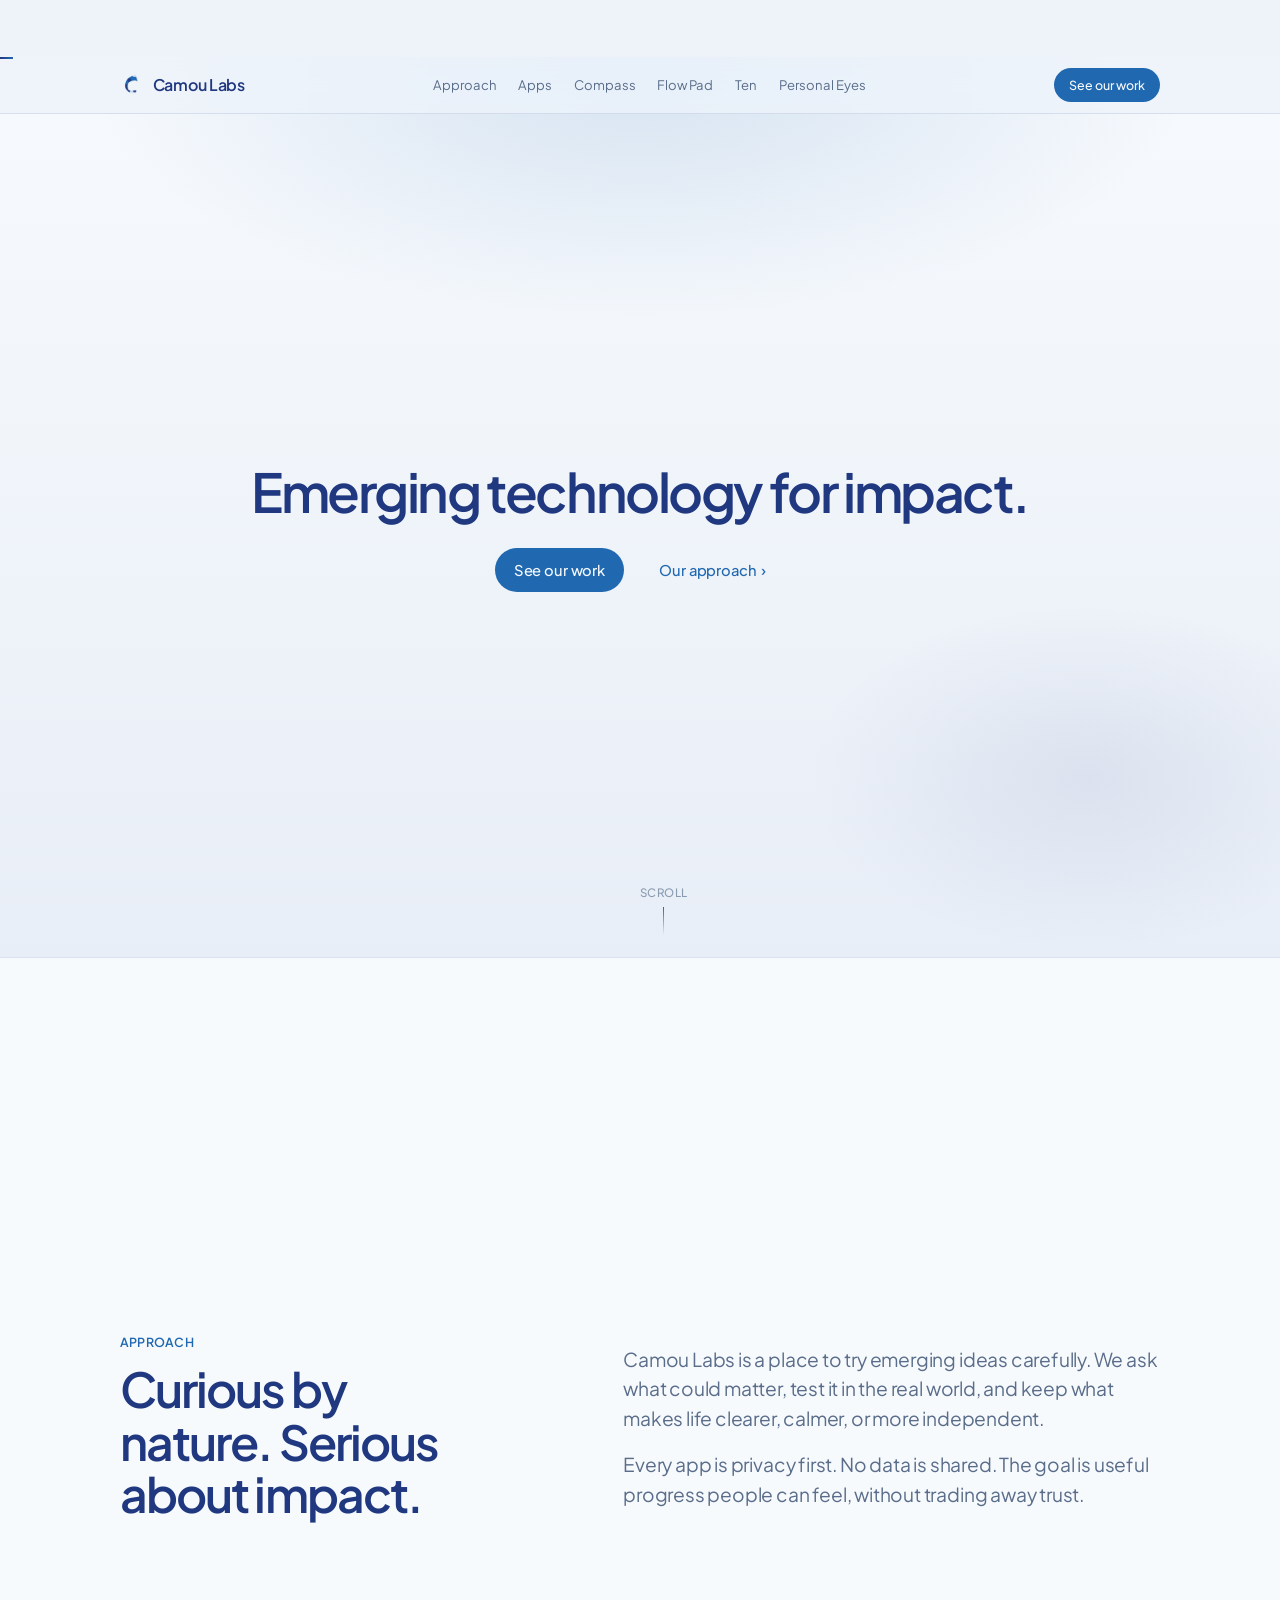
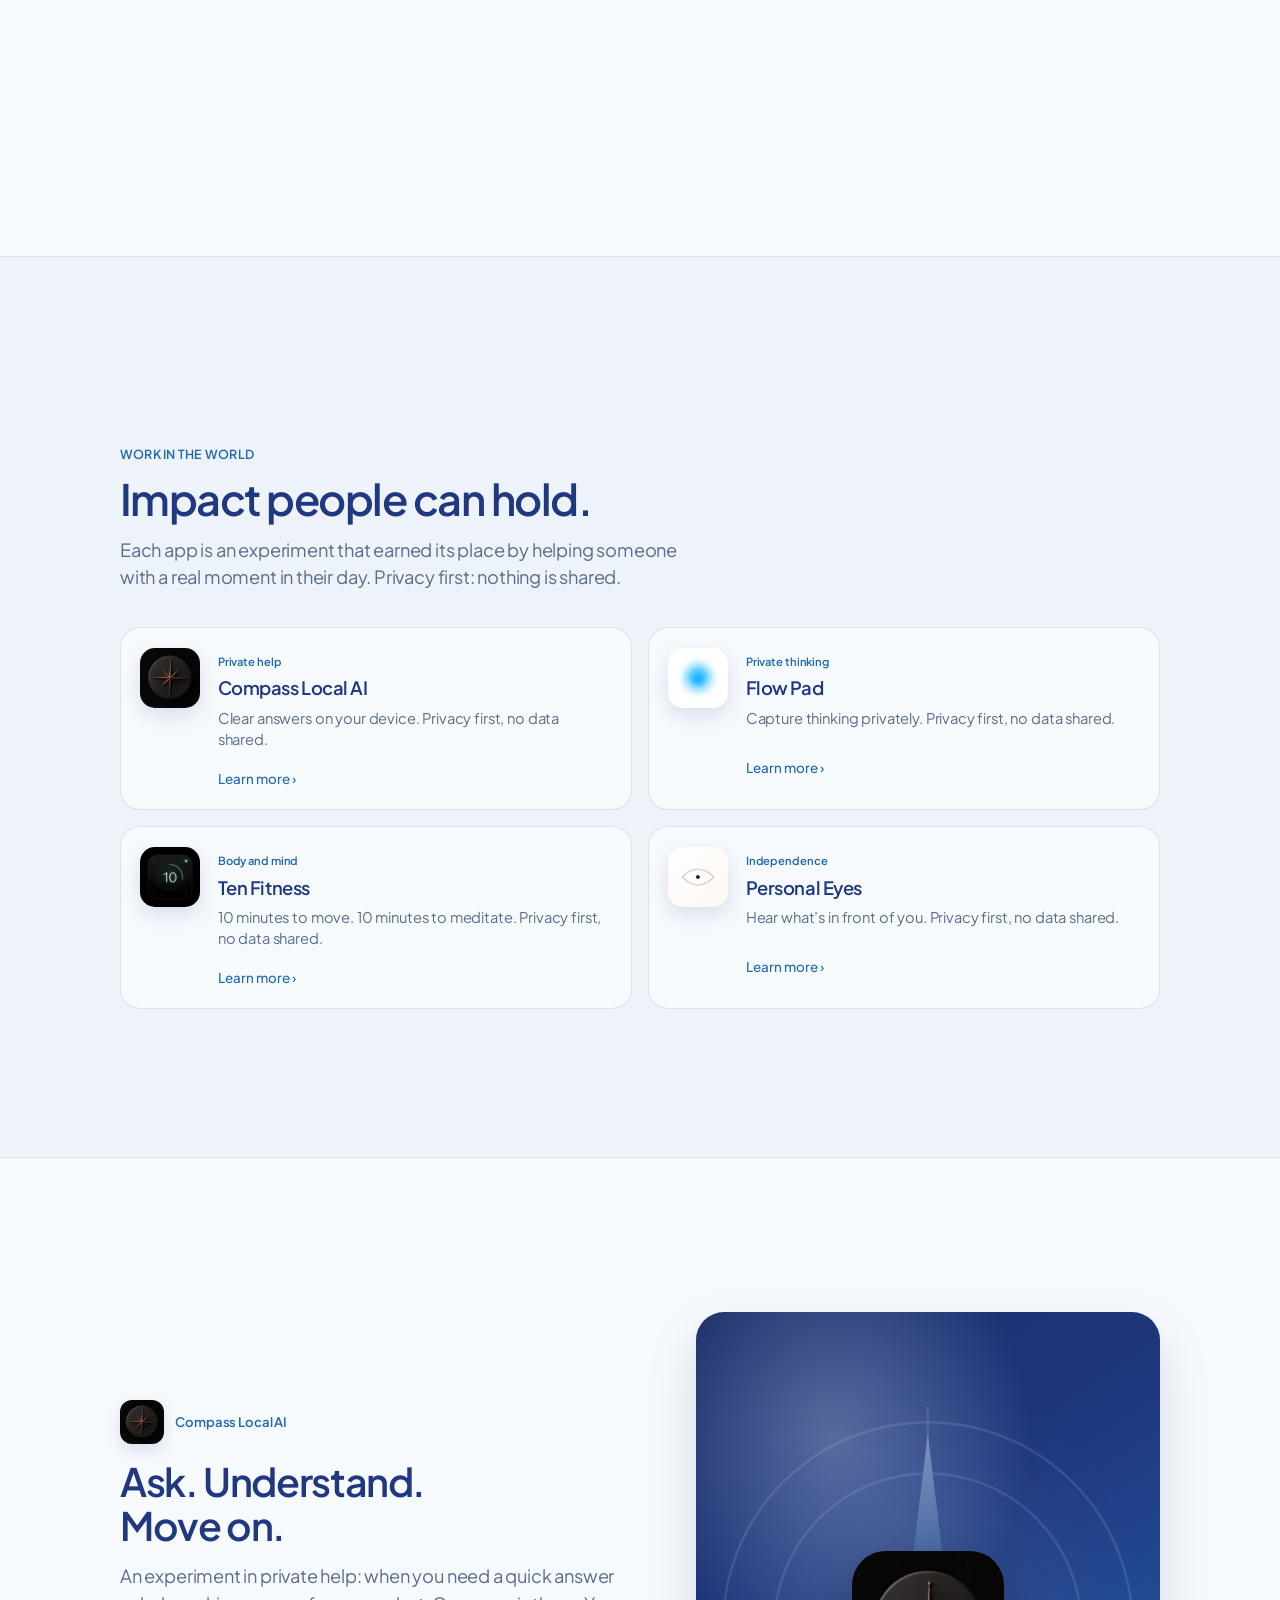
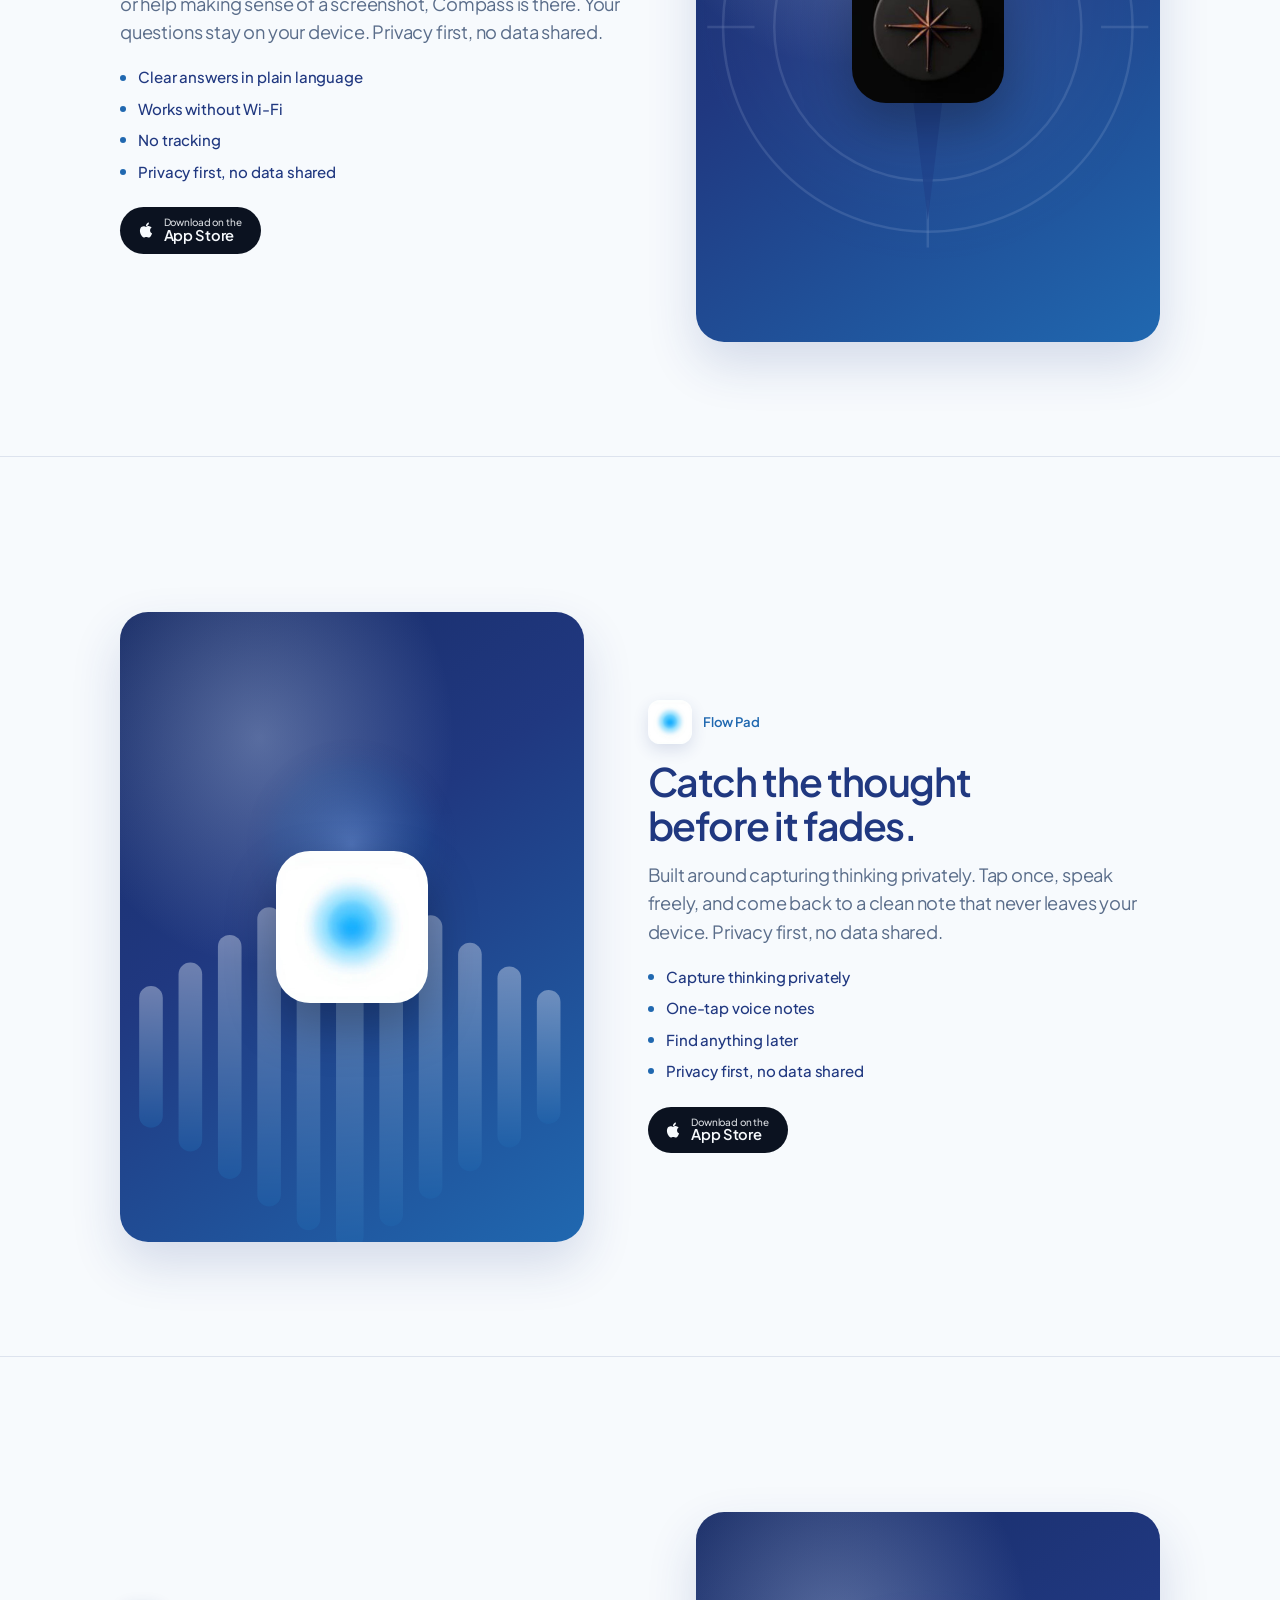
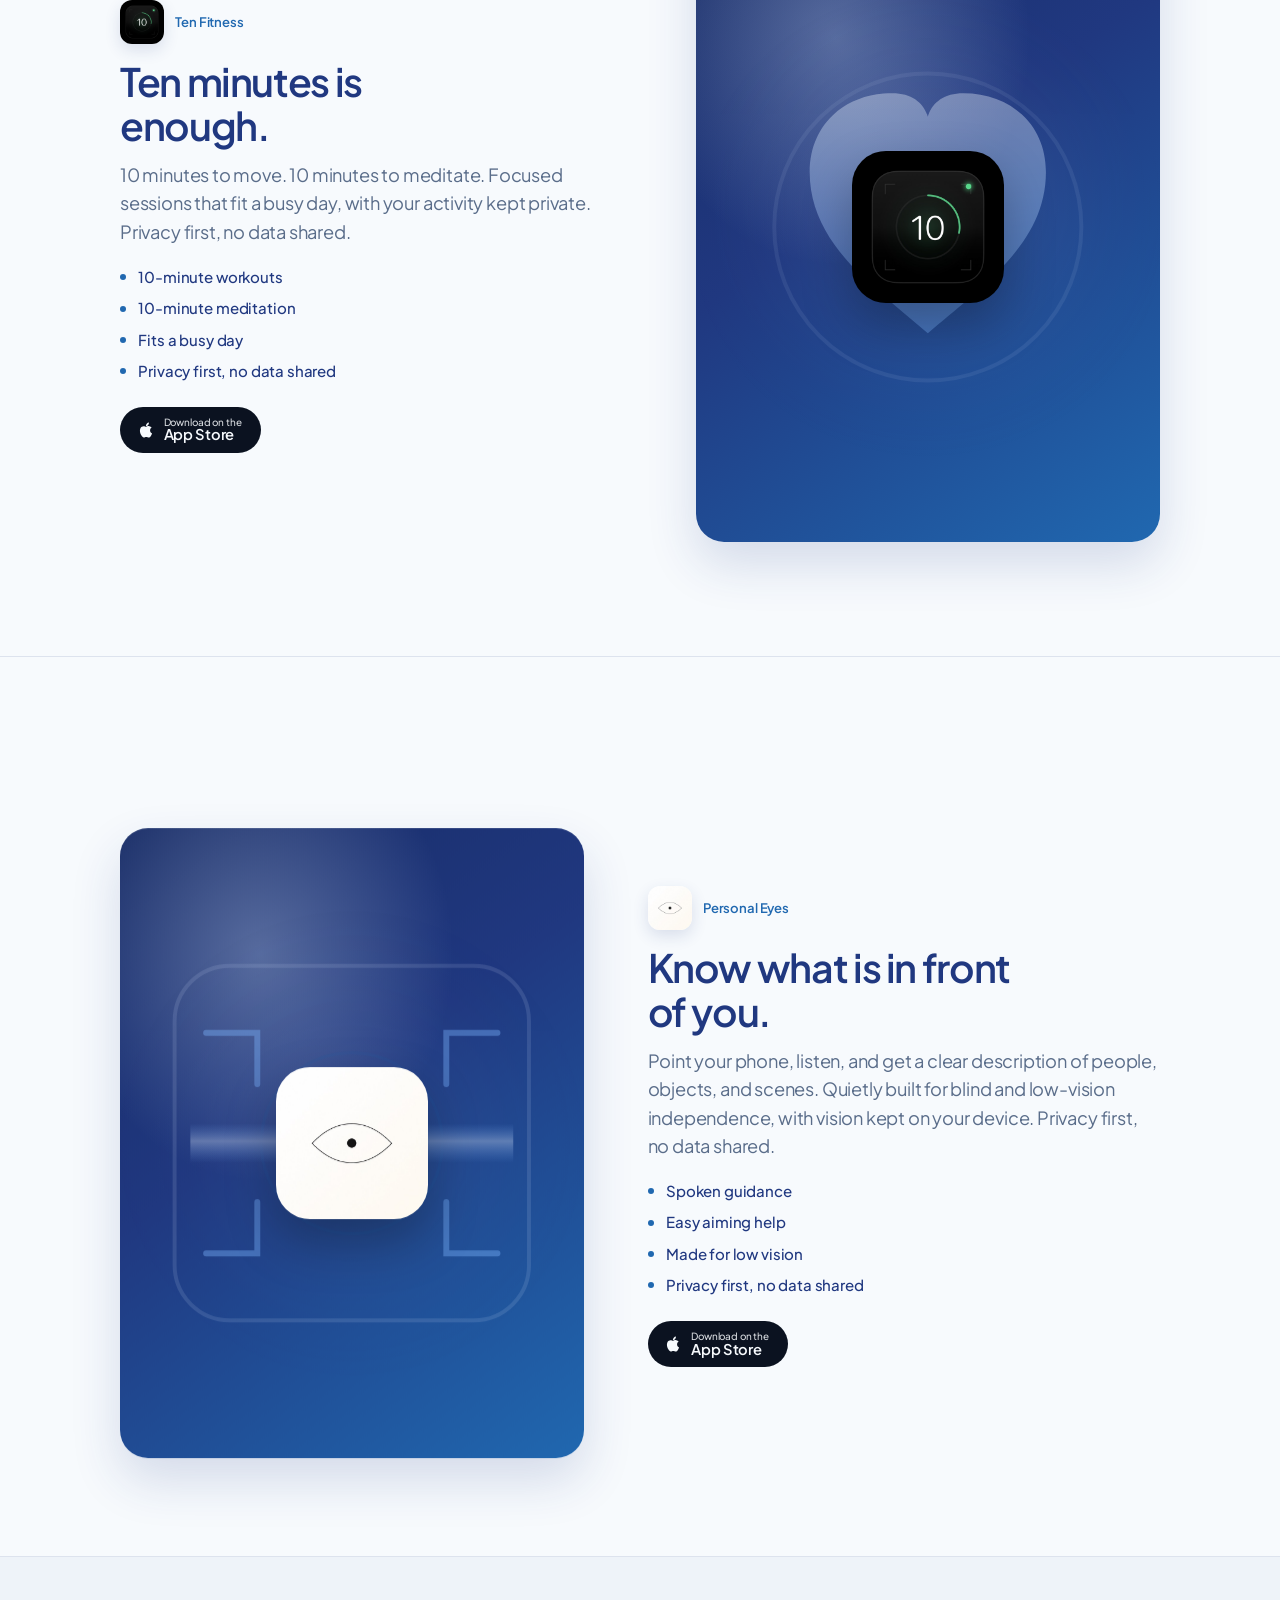
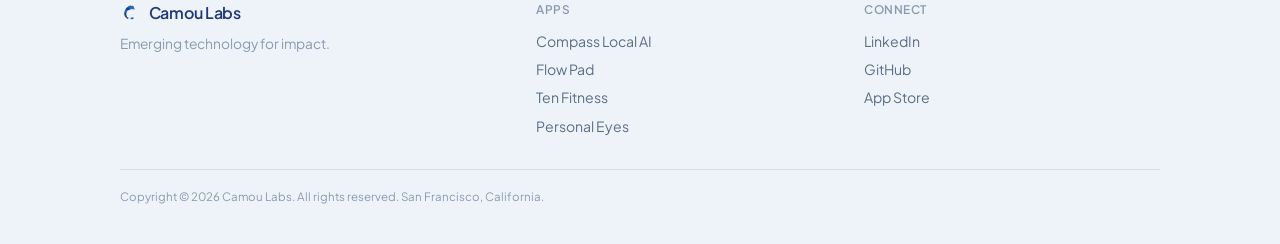
==== index.html @ 212223ce "Simplify Ten to heartbeat and Personal Eyes to scanning. Co-authored-by: Cursor <cursoragent@cursor." ====
<!DOCTYPE html>
<html lang="en">
<head>
<meta charset="UTF-8" />
<meta name="viewport" content="width=device-width, initial-scale=1.0" />
<title>Camou Labs</title>
<meta name="description" content="Camou Labs: Emerging technology for impact. Careful experiments that become apps people can use every day." />
<link rel="icon" href="logo.png" type="image/png" />
<link rel="preconnect" href="https://fonts.googleapis.com">
<link rel="preconnect" href="https://fonts.gstatic.com" crossorigin>
<link href="https://fonts.googleapis.com/css2?family=Plus+Jakarta+Sans:wght@400;500;600;700&display=swap" rel="stylesheet">
<style>
  :root {
    --navy: #203880;
    --navy-deep: #182c66;
    --blue: #2068b0;
    --blue-soft: #2f7bc4;
    --ice: #c8d8f0;
    --ice-soft: #e4edf8;
    --bg: #eef3f9;
    --bg-white: #f7fafd;
    --ink: #203880;
    --muted: #5a6d8a;
    --faint: #8a9bb0;
    --line: rgba(32, 56, 128, 0.12);
    --accent: #2068b0;
    --accent-soft: #2f7bc4;
    --on-accent: #f7fafd;
    --max: 1040px;
  }

  * { margin: 0; padding: 0; box-sizing: border-box; }
  html {
    scroll-behavior: smooth;
    scroll-snap-type: y proximity;
  }
  body {
    background: var(--bg);
    color: var(--ink);
    font-family: "Plus Jakarta Sans", "Helvetica Neue", Helvetica, Arial, sans-serif;
    -webkit-font-smoothing: antialiased;
    text-rendering: optimizeLegibility;
    line-height: 1.5;
    overflow-x: clip;
  }

  .scroll-progress {
    position: fixed;
    top: 0;
    left: 0;
    height: 2px;
    width: 0;
    z-index: 60;
    background: linear-gradient(90deg, var(--navy), var(--blue));
    transform-origin: left center;
    pointer-events: none;
  }
  a { color: inherit; text-decoration: none; }
  img { display: block; max-width: 100%; }
  .wrap {
    width: min(100% - 2.4rem, var(--max));
    margin-inline: auto;
  }
  @media (min-width: 800px) {
    .wrap { width: min(100% - 4.5rem, var(--max)); }
  }

  /* Nav */
  .nav {
    position: sticky;
    top: 0;
    z-index: 40;
    background: rgba(238, 243, 249, 0.8);
    backdrop-filter: saturate(180%) blur(18px);
    -webkit-backdrop-filter: saturate(180%) blur(18px);
    border-bottom: 1px solid transparent;
    transition: border-color .25s ease;
  }
  .nav.scrolled { border-bottom-color: var(--line); }
  .nav-inner {
    min-height: 56px;
    display: flex;
    align-items: center;
    justify-content: space-between;
    gap: 1rem;
  }
  .brand {
    display: inline-flex;
    align-items: center;
    gap: 0.55rem;
    font-size: 1rem;
    font-weight: 600;
    letter-spacing: -0.02em;
  }
  .brand img {
    width: 24px;
    height: 24px;
    border-radius: 6px;
  }
  .nav-links {
    display: none;
    align-items: center;
    gap: 1.35rem;
  }
  @media (min-width: 820px) { .nav-links { display: flex; } }
  .nav-links a {
    font-size: 0.82rem;
    color: var(--muted);
    transition: color .2s ease;
  }
  .nav-links a:hover { color: var(--ink); }
  .nav-cta {
    font-size: 0.78rem;
    font-weight: 500;
    color: var(--on-accent);
    background: var(--accent);
    padding: 0.45rem 0.95rem;
    border-radius: 980px;
    transition: background .2s ease;
  }
  .nav-cta:hover { background: var(--accent-soft); }

  /* Full-viewport panels */
  .hero,
  .section,
  .product {
    position: relative;
    min-height: 100svh;
    min-height: 100dvh;
    display: flex;
    flex-direction: column;
    justify-content: center;
    scroll-snap-align: start;
    scroll-snap-stop: normal;
    padding: max(5.5rem, calc(56px + 2.5rem)) 0 3.5rem;
  }

  /* Hero */
  .hero {
    overflow: hidden;
    text-align: center;
  }
  .hero::before {
    content: "";
    position: absolute;
    inset: 0;
    background:
      radial-gradient(ellipse 75% 50% at 50% 0%, rgba(32, 104, 176, 0.16) 0%, transparent 58%),
      radial-gradient(ellipse 40% 35% at 85% 80%, rgba(32, 56, 128, 0.08) 0%, transparent 55%),
      linear-gradient(180deg, #f7fafd 0%, #eef3f9 60%, #e8eef7 100%);
    pointer-events: none;
  }
  .hero-inner { position: relative; z-index: 1; width: 100%; }
  .hero h1 {
    width: fit-content;
    max-width: 100%;
    margin: 0 auto;
    font-size: clamp(1.85rem, 4.6vw, 3.6rem);
    font-weight: 600;
    letter-spacing: -0.045em;
    line-height: 1.08;
    text-wrap: balance;
    animation: rise .9s cubic-bezier(.16,1,.3,1) both;
  }
  @media (min-width: 900px) {
    .hero h1 {
      white-space: nowrap;
      font-size: clamp(2.4rem, 4.2vw, 3.75rem);
    }
  }
  .hero-actions {
    margin-top: 1.75rem;
    display: flex;
    flex-wrap: wrap;
    justify-content: center;
    gap: 0.7rem 1rem;
    animation: rise .9s cubic-bezier(.16,1,.3,1) .1s both;
  }
  .scroll-cue {
    position: absolute;
    left: 50%;
    bottom: 1.4rem;
    z-index: 2;
    display: inline-flex;
    flex-direction: column;
    align-items: center;
    gap: 0.35rem;
    transform: translateX(-50%);
    color: var(--faint);
    font-size: 0.72rem;
    font-weight: 500;
    letter-spacing: 0.04em;
    text-transform: uppercase;
    animation: rise .9s cubic-bezier(.16,1,.3,1) .35s both, cue-bob 2.2s ease-in-out 1.2s infinite;
  }
  .scroll-cue span {
    width: 1px;
    height: 28px;
    background: linear-gradient(180deg, var(--blue), transparent);
  }

  .btn {
    display: inline-flex;
    align-items: center;
    justify-content: center;
    gap: 0.3rem;
    min-height: 44px;
    padding: 0.65rem 1.2rem;
    border-radius: 980px;
    font-size: 0.92rem;
    font-weight: 500;
    letter-spacing: -0.01em;
    transition: transform .2s ease, background .2s ease, color .2s ease;
  }
  .btn-primary {
    background: var(--accent);
    color: var(--on-accent);
  }
  .btn-primary:hover {
    background: var(--accent-soft);
    transform: scale(1.02);
  }
  .btn-text { color: var(--accent); }
  .btn-text:hover { color: var(--navy); }
  .chev { font-size: 1.05em; }

  /* Shared section */
  .section > .wrap,
  .product > .wrap {
    width: min(100% - 2.4rem, var(--max));
    margin-inline: auto;
  }
  @media (min-width: 800px) {
    .section > .wrap,
    .product > .wrap { width: min(100% - 4.5rem, var(--max)); }
  }
  .section-head {
    max-width: 36rem;
    margin-bottom: clamp(1.75rem, 4vh, 2.5rem);
  }
  .section-head.center {
    text-align: center;
    margin-inline: auto;
  }
  .eyebrow {
    font-size: 0.78rem;
    font-weight: 600;
    color: var(--accent);
    letter-spacing: 0.02em;
    text-transform: uppercase;
    margin-bottom: 0.7rem;
  }
  .section-head h2 {
    font-size: clamp(1.85rem, 3.6vw, 2.7rem);
    font-weight: 600;
    letter-spacing: -0.035em;
    line-height: 1.12;
  }
  .lede {
    margin-top: 0.8rem;
    font-size: clamp(1.02rem, 1.5vw, 1.14rem);
    color: var(--muted);
    letter-spacing: -0.01em;
    line-height: 1.5;
  }

  /* Mission */
  #mission {
    background: var(--bg-white);
    border-block: 1px solid var(--line);
  }
  .mission-grid {
    display: grid;
    gap: 1.75rem;
  }
  @media (min-width: 800px) {
    .mission-grid {
      grid-template-columns: 0.9fr 1.1fr;
      gap: 4rem;
      align-items: center;
    }
  }
  .mission-grid h2 {
    font-size: clamp(2rem, 4vw, 3rem);
    font-weight: 600;
    letter-spacing: -0.04em;
    line-height: 1.1;
    max-width: 10ch;
  }
  .mission-copy p {
    font-size: clamp(1.05rem, 1.55vw, 1.2rem);
    color: var(--muted);
    letter-spacing: -0.01em;
    line-height: 1.55;
  }
  .mission-copy p + p { margin-top: 1rem; }

  /* Apps overview */
  .app-grid {
    display: grid;
    gap: 0.9rem;
  }
  @media (min-width: 700px) {
    .app-grid {
      grid-template-columns: repeat(2, minmax(0, 1fr));
      gap: 1rem;
    }
  }
  a.app-card {
    display: grid;
    grid-template-columns: auto 1fr;
    gap: 1rem 1.1rem;
    align-items: start;
    padding: 1.25rem 1.2rem;
    border: 1px solid var(--line);
    border-radius: 20px;
    background: var(--bg-white);
    transition: border-color .2s ease, box-shadow .2s ease, transform .2s ease;
  }
  a.app-card:hover {
    border-color: rgba(32, 104, 176, 0.28);
    box-shadow: 0 14px 34px rgba(32, 56, 128, 0.08);
    transform: translateY(-2px);
  }
  .app-icon {
    width: 60px;
    height: 60px;
    border-radius: 15px;
    object-fit: cover;
    box-shadow: 0 8px 20px rgba(32, 56, 128, 0.14);
    background: #fff;
  }
  .app-card-body { min-width: 0; }
  .app-card .tag {
    display: inline-block;
    font-size: 0.7rem;
    font-weight: 600;
    color: var(--blue);
    margin-bottom: 0.35rem;
    letter-spacing: -0.01em;
  }
  .app-card h3 {
    font-size: 1.15rem;
    font-weight: 600;
    letter-spacing: -0.025em;
    margin-bottom: 0.35rem;
  }
  .app-card p {
    color: var(--muted);
    font-size: 0.92rem;
    line-height: 1.45;
    letter-spacing: -0.01em;
  }
  .app-card .app-link {
    grid-column: 2;
    font-size: 0.84rem;
    font-weight: 500;
    color: var(--accent);
    margin-top: 0.15rem;
  }
  a.app-card:hover .app-link { color: var(--navy); }

  /* Product details */
  .products { background: var(--bg-white); }
  .product {
    border-block: 1px solid var(--line);
    background: var(--bg-white);
  }
  .product + .product { border-top: 0; }
  .product-inner {
    display: grid;
    gap: 1.75rem;
    width: 100%;
    align-items: center;
  }
  @media (min-width: 900px) {
    .product-inner {
      grid-template-columns: 1.05fr 0.95fr;
      gap: clamp(2.5rem, 5vw, 4.5rem);
      min-height: min(70vh, 640px);
    }
    .product.reverse .product-inner {
      grid-template-columns: 0.95fr 1.05fr;
    }
    .product.reverse .product-copy { order: 2; }
    .product.reverse .product-visual { order: 1; }
  }
  .product-kicker {
    display: inline-flex;
    align-items: center;
    gap: 0.7rem;
    margin-bottom: 1rem;
  }
  .product-kicker img {
    width: 44px;
    height: 44px;
    border-radius: 12px;
    box-shadow: 0 6px 16px rgba(32, 56, 128, 0.14);
  }
  .product-kicker span {
    font-size: 0.82rem;
    font-weight: 600;
    color: var(--accent);
    letter-spacing: -0.01em;
  }
  .product-copy h3 {
    font-size: clamp(1.7rem, 3.2vw, 2.45rem);
    font-weight: 600;
    letter-spacing: -0.035em;
    line-height: 1.12;
    max-width: 14ch;
  }
  .product-copy > p {
    margin-top: 0.85rem;
    max-width: 34rem;
    color: var(--muted);
    font-size: clamp(1.02rem, 1.45vw, 1.14rem);
    line-height: 1.55;
    letter-spacing: -0.01em;
  }
  .benefits {
    list-style: none;
    margin-top: 1.25rem;
    display: grid;
    gap: 0.55rem;
  }
  .benefits li {
    position: relative;
    padding-left: 1.15rem;
    color: var(--ink);
    font-size: 0.94rem;
    font-weight: 500;
    letter-spacing: -0.01em;
  }
  .benefits li::before {
    content: "";
    position: absolute;
    left: 0;
    top: 0.55em;
    width: 6px;
    height: 6px;
    border-radius: 50%;
    background: var(--blue);
  }
  .product-actions { margin-top: 1.5rem; }

  .btn-appstore {
    background: #0b1220;
    color: #f7fafd;
    gap: 0.55rem;
    padding-inline: 1.05rem 1.2rem;
  }
  .btn-appstore:hover {
    background: #182033;
    transform: scale(1.02);
  }
  .btn-appstore svg {
    width: 18px;
    height: 18px;
    flex-shrink: 0;
  }
  .btn-appstore .btn-appstore-text {
    display: flex;
    flex-direction: column;
    align-items: flex-start;
    line-height: 1.05;
    text-align: left;
  }
  .btn-appstore .btn-appstore-text small {
    font-size: 0.62rem;
    font-weight: 500;
    opacity: 0.85;
  }
  .btn-appstore .btn-appstore-text strong {
    font-size: 0.92rem;
    font-weight: 600;
    letter-spacing: -0.02em;
  }

  .product-visual {
    position: relative;
    min-height: clamp(280px, 42vh, 460px);
    height: 100%;
    border-radius: 28px;
    background:
      radial-gradient(ellipse 70% 60% at 30% 20%, rgba(200, 216, 240, 0.35) 0%, transparent 60%),
      linear-gradient(145deg, #182c66 0%, #203880 42%, #2068b0 100%);
    overflow: hidden;
    box-shadow: 0 22px 50px rgba(32, 56, 128, 0.16);
    display: grid;
    place-items: center;
    will-change: transform;
  }
  .product-visual .viz {
    position: absolute;
    inset: 0;
    width: 100%;
    height: 100%;
    opacity: 0.4;
    pointer-events: none;
  }
  .product-visual .panel-logo {
    position: relative;
    z-index: 2;
    width: clamp(120px, 26vw, 152px);
    height: clamp(120px, 26vw, 152px);
    border-radius: 34px;
    object-fit: cover;
    box-shadow: 0 22px 50px rgba(0, 0, 0, 0.28);
    background: #fff;
  }

  /* SVG motion */
  .viz .spin-slow { transform-origin: 160px 160px; animation: spin 18s linear infinite; }
  .viz .spin-med { transform-origin: 160px 160px; animation: spin 10s linear infinite; }
  .viz .needle { transform-origin: 160px 160px; animation: needle 4.5s ease-in-out infinite; }
  .viz .pulse { transform-origin: center; animation: pulse 2.4s ease-in-out infinite; }
  .viz .wave {
    transform-box: fill-box;
    transform-origin: center bottom;
    animation: wave 1.2s ease-in-out infinite;
  }
  .viz .wave:nth-child(2) { animation-delay: .1s; }
  .viz .wave:nth-child(3) { animation-delay: .2s; }
  .viz .wave:nth-child(4) { animation-delay: .05s; }
  .viz .wave:nth-child(5) { animation-delay: .25s; }
  .viz .wave:nth-child(6) { animation-delay: .15s; }
  .viz .wave:nth-child(7) { animation-delay: .3s; }
  .viz .wave:nth-child(8) { animation-delay: .08s; }
  .viz .wave:nth-child(9) { animation-delay: .22s; }
  .viz .wave:nth-child(10) { animation-delay: .12s; }
  .viz .wave:nth-child(11) { animation-delay: .28s; }
  .viz .ring-draw {
    stroke-dasharray: 440;
    stroke-dashoffset: 440;
    animation: ring-draw 3.2s ease-in-out infinite;
  }
  .viz .ring-draw-slow {
    stroke-dasharray: 380;
    stroke-dashoffset: 380;
    animation: ring-draw 4.6s ease-in-out infinite;
  }
  .viz .scan { animation: scan 2.8s ease-in-out infinite; }
  .viz .blink { transform-origin: 160px 160px; animation: blink 5s ease-in-out infinite; }
  .viz .float-a { animation: float-y 3.5s ease-in-out infinite; }
  .viz .float-b { animation: float-y 4.2s ease-in-out infinite reverse; }
  .viz .heart-beat {
    transform-origin: 160px 148px;
    animation: heart-beat 1.15s ease-in-out infinite;
  }
  .viz .ecg {
    stroke-dasharray: 280;
    stroke-dashoffset: 280;
    animation: ecg-draw 2.2s ease-in-out infinite;
  }
  .viz .bar-bounce {
    transform-box: fill-box;
    transform-origin: center bottom;
    animation: bar-bounce 1.1s ease-in-out infinite;
  }
  .viz .bar-bounce:nth-child(2) { animation-delay: .12s; }
  .viz .bar-bounce:nth-child(3) { animation-delay: .24s; }
  .viz .bar-bounce:nth-child(4) { animation-delay: .08s; }
  .viz .bar-bounce:nth-child(5) { animation-delay: .2s; }
  .viz .sound-ring {
    transform-origin: 160px 160px;
    animation: sound-ring 2.6s ease-out infinite;
  }
  .viz .sound-ring + .sound-ring { animation-delay: .85s; }
  .viz .sound-ring + .sound-ring + .sound-ring { animation-delay: 1.7s; }
  .viz .aim-glow { animation: aim-glow 2.4s ease-in-out infinite; }
  .viz .guide-dot { animation: guide-dot 2.8s ease-in-out infinite; }

  /* Footer */
  .footer {
    padding: 2.75rem 0 2.4rem;
    background: var(--bg);
  }
  .footer-grid {
    display: grid;
    gap: 1.75rem;
  }
  @media (min-width: 760px) {
    .footer-grid {
      grid-template-columns: 1.3fr 1fr 1fr;
      gap: 2rem;
      align-items: start;
    }
  }
  .footer .brand { margin-bottom: 0.55rem; }
  .footer .brand img { width: 20px; height: 20px; }
  .footer-blurb {
    color: var(--faint);
    font-size: 0.86rem;
    max-width: 26ch;
    line-height: 1.45;
  }
  .footer-col h4 {
    font-size: 0.74rem;
    font-weight: 600;
    letter-spacing: 0.04em;
    text-transform: uppercase;
    color: var(--faint);
    margin-bottom: 0.75rem;
  }
  .footer-col a {
    display: block;
    color: var(--muted);
    font-size: 0.88rem;
    margin-top: 0.45rem;
    transition: color .2s ease;
  }
  .footer-col a:hover { color: var(--ink); }
  .copyright {
    margin-top: 2rem;
    padding-top: 1.15rem;
    border-top: 1px solid var(--line);
    color: var(--faint);
    font-size: 0.72rem;
  }

  .reveal {
    opacity: 0;
    transform: translateY(28px);
    filter: blur(4px);
    transition:
      opacity .9s cubic-bezier(.16,1,.3,1),
      transform .9s cubic-bezier(.16,1,.3,1),
      filter .9s cubic-bezier(.16,1,.3,1);
    transition-delay: var(--d, 0ms);
  }
  .reveal.from-left { transform: translateX(-36px) translateY(10px); }
  .reveal.from-right { transform: translateX(36px) translateY(10px); }
  .reveal.from-scale {
    transform: translateY(18px) scale(0.94);
  }
  .reveal.in {
    opacity: 1;
    transform: none;
    filter: blur(0);
  }
  .benefits li {
    opacity: 0;
    transform: translateY(10px);
    transition: opacity .55s cubic-bezier(.16,1,.3,1), transform .55s cubic-bezier(.16,1,.3,1);
  }
  .product-copy.reveal.in .benefits li {
    opacity: 1;
    transform: none;
  }
  .product-copy.reveal.in .benefits li:nth-child(1) { transition-delay: .12s; }
  .product-copy.reveal.in .benefits li:nth-child(2) { transition-delay: .2s; }
  .product-copy.reveal.in .benefits li:nth-child(3) { transition-delay: .28s; }
  .product-copy.reveal.in .benefits li:nth-child(4) { transition-delay: .36s; }

  .app-card.reveal:nth-child(1) { --d: 0ms; }
  .app-card.reveal:nth-child(2) { --d: 80ms; }
  .app-card.reveal:nth-child(3) { --d: 160ms; }
  .app-card.reveal:nth-child(4) { --d: 240ms; }

  .panel-active .section-head,
  .panel-active .mission-grid > div:first-child {
    transition: transform .8s cubic-bezier(.16,1,.3,1);
  }

  @keyframes rise {
    from { opacity: 0; transform: translateY(16px); }
    to { opacity: 1; transform: none; }
  }
  @keyframes cue-bob {
    0%, 100% { transform: translateX(-50%) translateY(0); }
    50% { transform: translateX(-50%) translateY(6px); }
  }
  @keyframes spin { to { transform: rotate(360deg); } }
  @keyframes needle {
    0%, 100% { transform: rotate(-28deg); }
    50% { transform: rotate(34deg); }
  }
  @keyframes pulse {
    0%, 100% { opacity: .55; transform: scale(0.92); }
    50% { opacity: 1; transform: scale(1.05); }
  }
  @keyframes wave {
    0%, 100% { transform: scaleY(0.35); opacity: .65; }
    50% { transform: scaleY(1); opacity: 1; }
  }
  @keyframes ring-draw {
    0% { stroke-dashoffset: 440; }
    55% { stroke-dashoffset: 110; }
    100% { stroke-dashoffset: 440; }
  }
  @keyframes scan {
    0%, 100% { transform: translateY(-36px); opacity: .15; }
    50% { transform: translateY(36px); opacity: .85; }
  }
  @keyframes blink {
    0%, 42%, 48%, 100% { transform: scaleY(1); }
    45% { transform: scaleY(0.08); }
  }
  @keyframes float-y {
    0%, 100% { transform: translateY(0); }
    50% { transform: translateY(-8px); }
  }
  @keyframes heart-beat {
    0%, 100% { transform: scale(1); }
    18% { transform: scale(1.08); }
    32% { transform: scale(0.96); }
    48% { transform: scale(1.06); }
    62% { transform: scale(1); }
  }
  @keyframes ecg-draw {
    0% { stroke-dashoffset: 280; opacity: .35; }
    45% { stroke-dashoffset: 0; opacity: 1; }
    100% { stroke-dashoffset: -280; opacity: .35; }
  }
  @keyframes bar-bounce {
    0%, 100% { transform: scaleY(0.45); opacity: .55; }
    50% { transform: scaleY(1); opacity: 1; }
  }
  @keyframes sound-ring {
    0% { transform: scale(0.55); opacity: 0.55; }
    70% { opacity: 0.18; }
    100% { transform: scale(1.25); opacity: 0; }
  }
  @keyframes aim-glow {
    0%, 100% { opacity: 0.35; }
    50% { opacity: 0.85; }
  }
  @keyframes guide-dot {
    0%, 100% { transform: translate(0, 0); opacity: 0.45; }
    50% { transform: translate(6px, -4px); opacity: 0.95; }
  }

  a:focus-visible, .btn:focus-visible {
    outline: 2px solid var(--accent);
    outline-offset: 3px;
  }

  @media (prefers-reduced-motion: reduce) {
    html { scroll-behavior: auto; scroll-snap-type: none; }
    .reveal,
    .benefits li { opacity: 1; transform: none; filter: none; transition: none; }
    .hero h1, .hero-actions, .scroll-cue { animation: none; }
    a.app-card:hover, .btn-primary:hover, .btn-appstore:hover { transform: none; }
    .viz .spin-slow,
    .viz .spin-med,
    .viz .needle,
    .viz .pulse,
    .viz .wave,
    .viz .ring-draw,
    .viz .ring-draw-slow,
    .viz .scan,
    .viz .blink,
    .viz .float-a,
    .viz .float-b,
    .viz .heart-beat,
    .viz .ecg,
    .viz .bar-bounce,
    .viz .sound-ring,
    .viz .aim-glow,
    .viz .guide-dot { animation: none; }
  }

  /* Phones and small tablets: content-sized panels that fit the screen */
  @media (max-width: 820px) {
    html { scroll-snap-type: none; }

    .wrap,
    .section > .wrap,
    .product > .wrap {
      width: min(100% - 1.5rem, var(--max));
    }

    .nav-inner {
      min-height: 52px;
      gap: 0.65rem;
    }
    .brand { font-size: 0.95rem; }
    .brand img { width: 22px; height: 22px; }
    .nav-cta {
      font-size: 0.74rem;
      padding: 0.4rem 0.8rem;
      white-space: nowrap;
    }

    .hero,
    .section,
    .product {
      min-height: auto;
      justify-content: flex-start;
      scroll-snap-align: none;
      padding: 4.25rem 0 2.75rem;
    }

    .hero {
      min-height: 100svh;
      min-height: 100dvh;
      justify-content: center;
      padding-top: 4.5rem;
      padding-bottom: 3.25rem;
    }
    .hero h1 {
      width: auto;
      max-width: 14ch;
      font-size: clamp(1.85rem, 8.2vw, 2.55rem);
      line-height: 1.1;
      white-space: normal;
      text-wrap: balance;
      padding-inline: 0.15rem;
    }
    .hero-actions {
      margin-top: 1.35rem;
      gap: 0.55rem 0.85rem;
    }
    .hero-actions .btn {
      min-height: 42px;
      padding: 0.55rem 1.05rem;
      font-size: 0.88rem;
    }
    .scroll-cue { display: none; }

    .section-head { margin-bottom: 1.35rem; }
    .section-head h2 {
      font-size: clamp(1.65rem, 6.5vw, 2.15rem);
    }
    .lede {
      font-size: 0.98rem;
      line-height: 1.5;
    }

    .mission-grid { gap: 1.15rem; }
    .mission-grid h2 {
      max-width: 12ch;
      font-size: clamp(1.75rem, 7vw, 2.35rem);
    }
    .mission-copy p {
      font-size: 1rem;
      line-height: 1.55;
    }

    .app-grid { gap: 0.7rem; }
    a.app-card {
      grid-template-columns: 48px 1fr;
      gap: 0.75rem 0.85rem;
      padding: 1rem 0.95rem;
      border-radius: 16px;
    }
    .app-icon {
      width: 48px;
      height: 48px;
      border-radius: 12px;
      box-shadow: 0 6px 14px rgba(32, 56, 128, 0.12);
    }
    .app-card h3 { font-size: 1.02rem; }
    .app-card p { font-size: 0.86rem; line-height: 1.4; }
    .app-card .app-link { font-size: 0.8rem; }

    .product { padding-block: 3.25rem; }
    .product-inner { gap: 1.25rem; }
    .product-copy h3 {
      max-width: none;
      font-size: clamp(1.55rem, 6.4vw, 2rem);
    }
    .product-copy > p {
      margin-top: 0.7rem;
      font-size: 0.98rem;
      line-height: 1.5;
    }
    .benefits {
      margin-top: 1rem;
      gap: 0.45rem;
    }
    .benefits li { font-size: 0.9rem; }
    .product-actions { margin-top: 1.15rem; }

    .product-visual {
      min-height: 200px;
      aspect-ratio: 16 / 11;
      height: auto;
      border-radius: 22px;
      box-shadow: 0 14px 32px rgba(32, 56, 128, 0.14);
    }
    .product-visual .panel-logo {
      width: clamp(88px, 28vw, 120px);
      height: clamp(88px, 28vw, 120px);
      border-radius: 26px;
    }

    .reveal {
      transform: translateY(18px);
      filter: none;
    }
    .reveal.from-left,
    .reveal.from-right {
      transform: translateY(18px);
    }
  }

  @media (max-width: 420px) {
    .hero-actions {
      flex-direction: column;
      align-items: stretch;
    }
    .hero-actions .btn { width: 100%; }
    a.app-card {
      grid-template-columns: 44px 1fr;
      padding: 0.9rem 0.85rem;
    }
    .app-icon {
      width: 44px;
      height: 44px;
    }
  }

  @media (max-height: 720px) and (min-width: 821px) {
    .hero, .section, .product {
      min-height: auto;
      padding-block: 4.5rem 3rem;
    }
    .scroll-cue { display: none; }
  }
</style>
</head>
<body>
  <div class="scroll-progress" id="scrollProgress" aria-hidden="true"></div>
  <nav class="nav" id="nav">
    <div class="wrap nav-inner">
      <a class="brand" href="#top" aria-label="Camou Labs home">
        <img src="logo.png" alt="" width="24" height="24" />
        <span>Camou Labs</span>
      </a>
      <div class="nav-links">
        <a href="#mission">Approach</a>
        <a href="#apps">Apps</a>
        <a href="#compass">Compass</a>
        <a href="#flowpad">Flow Pad</a>
        <a href="#ten">Ten</a>
        <a href="#personaleyes">Personal Eyes</a>
      </div>
      <a class="nav-cta" href="#apps">See our work</a>
    </div>
  </nav>

  <header class="hero" id="top">
    <div class="wrap hero-inner">
      <h1>Emerging technology for impact.</h1>
      <div class="hero-actions">
        <a class="btn btn-primary" href="#apps">See our work</a>
        <a class="btn btn-text" href="#mission">Our approach <span class="chev" aria-hidden="true">›</span></a>
      </div>
    </div>
    <a class="scroll-cue" href="#mission" aria-label="Scroll to approach">
      Scroll
      <span aria-hidden="true"></span>
    </a>
  </header>

  <section class="section" id="mission">
    <div class="wrap mission-grid">
      <div class="reveal from-left">
        <p class="eyebrow">Approach</p>
        <h2>Curious by nature. Serious about impact.</h2>
      </div>
      <div class="mission-copy reveal from-right">
        <p>Camou Labs is a place to try emerging ideas carefully. We ask what could matter, test it in the real world, and keep what makes life clearer, calmer, or more independent.</p>
        <p>Every app is privacy first. No data is shared. The goal is useful progress people can feel, without trading away trust.</p>
      </div>
    </div>
  </section>

  <section class="section" id="apps">
    <div class="wrap">
      <div class="section-head reveal">
        <p class="eyebrow">Work in the world</p>
        <h2>Impact people can hold.</h2>
        <p class="lede">Each app is an experiment that earned its place by helping someone with a real moment in their day. Privacy first: nothing is shared.</p>
      </div>
      <div class="app-grid">
        <a class="app-card reveal from-scale" href="#compass">
          <img class="app-icon" src="apps/compass.png" alt="" width="60" height="60" />
          <div class="app-card-body">
            <p class="tag">Private help</p>
            <h3>Compass Local AI</h3>
            <p>Clear answers on your device. Privacy first, no data shared.</p>
          </div>
          <span class="app-link">Learn more ›</span>
        </a>
        <a class="app-card reveal from-scale" href="#flowpad">
          <img class="app-icon" src="apps/flowpad.png" alt="" width="60" height="60" />
          <div class="app-card-body">
            <p class="tag">Private thinking</p>
            <h3>Flow Pad</h3>
            <p>Capture thinking privately. Privacy first, no data shared.</p>
          </div>
          <span class="app-link">Learn more ›</span>
        </a>
        <a class="app-card reveal from-scale" href="#ten">
          <img class="app-icon" src="apps/ten.png" alt="" width="60" height="60" />
          <div class="app-card-body">
            <p class="tag">Body and mind</p>
            <h3>Ten Fitness</h3>
            <p>10 minutes to move. 10 minutes to meditate. Privacy first, no data shared.</p>
          </div>
          <span class="app-link">Learn more ›</span>
        </a>
        <a class="app-card reveal from-scale" href="#personaleyes">
          <img class="app-icon" src="apps/personaleyes.png" alt="" width="60" height="60" />
          <div class="app-card-body">
            <p class="tag">Independence</p>
            <h3>Personal Eyes</h3>
            <p>Hear what’s in front of you. Privacy first, no data shared.</p>
          </div>
          <span class="app-link">Learn more ›</span>
        </a>
      </div>
    </div>
  </section>

  <div class="products">
    <section class="product" id="compass">
      <div class="wrap product-inner">
        <div class="product-copy reveal from-left">
          <div class="product-kicker">
            <img src="apps/compass.png" alt="" width="44" height="44" />
            <span>Compass Local AI</span>
          </div>
          <h3>Ask. Understand. Move on.</h3>
          <p>An experiment in private help: when you need a quick answer or help making sense of a screenshot, Compass is there. Your questions stay on your device. Privacy first, no data shared.</p>
          <ul class="benefits">
            <li>Clear answers in plain language</li>
            <li>Works without Wi-Fi</li>
            <li>No tracking</li>
            <li>Privacy first, no data shared</li>
          </ul>
          <div class="product-actions">
            <a class="btn btn-appstore" href="https://apps.apple.com/us/app/compass-local-ai/id6760742955" target="_blank" rel="noopener noreferrer" aria-label="Download Compass Local AI on the App Store">
              <svg viewBox="0 0 24 24" aria-hidden="true"><path fill="currentColor" d="M18.71 19.5C17.88 20.74 17 21.95 15.66 21.97C14.32 22 13.89 21.18 12.37 21.18C10.84 21.18 10.37 21.95 9.1 22C7.79 22.05 6.8 20.68 5.96 19.47C4.25 16.97 2.93 12.45 4.7 9.39C5.57 7.87 7.13 6.91 8.82 6.88C10.1 6.86 11.32 7.75 12.11 7.75C12.89 7.75 14.37 6.68 15.92 6.84C16.57 6.87 18.39 7.1 19.56 8.82C19.47 8.88 17.39 10.1 17.41 12.63C17.44 15.65 20.06 16.66 20.09 16.67C20.06 16.74 19.67 18.11 18.71 19.5ZM13 3.5C13.73 2.67 14.94 2.04 15.94 2C16.07 3.17 15.6 4.35 14.9 5.19C14.21 6.04 13.07 6.7 11.95 6.61C11.8 5.46 12.36 4.26 13 3.5Z"/></svg>
              <span class="btn-appstore-text"><small>Download on the</small><strong>App Store</strong></span>
            </a>
          </div>
        </div>
        <div class="product-visual reveal from-right" aria-hidden="true">
          <img class="panel-logo" src="apps/compass.png" alt="" width="152" height="152" />
          <svg class="viz" viewBox="0 0 320 320" xmlns="http://www.w3.org/2000/svg" preserveAspectRatio="xMidYMid slice">
            <defs>
              <radialGradient id="cg" cx="50%" cy="45%" r="60%">
                <stop offset="0%" stop-color="#c8d8f0" stop-opacity=".35"/>
                <stop offset="100%" stop-color="#203880" stop-opacity="0"/>
              </radialGradient>
              <linearGradient id="cn" x1="0" y1="0" x2="0" y2="1">
                <stop offset="0%" stop-color="#e4edf8"/>
                <stop offset="100%" stop-color="#2068b0"/>
              </linearGradient>
            </defs>
            <circle cx="160" cy="160" r="118" fill="url(#cg)"/>
            <g class="spin-slow" fill="none" stroke="#c8d8f0" stroke-opacity=".35" stroke-width="1.25">
              <circle cx="160" cy="160" r="104"/>
              <circle cx="160" cy="160" r="78"/>
              <path d="M160 48 V72 M160 248 V272 M48 160 H72 M248 160 H272"/>
            </g>
            <g class="needle">
              <polygon points="160,62 172,160 160,148 148,160" fill="url(#cn)"/>
              <polygon points="160,258 148,160 160,172 172,160" fill="#203880" fill-opacity=".85"/>
            </g>
            <circle class="pulse" cx="160" cy="160" r="10" fill="#c8d8f0"/>
          </svg>
        </div>
      </div>
    </section>

    <section class="product reverse" id="flowpad">
      <div class="wrap product-inner">
        <div class="product-copy reveal from-right">
          <div class="product-kicker">
            <img src="apps/flowpad.png" alt="" width="44" height="44" />
            <span>Flow Pad</span>
          </div>
          <h3>Catch the thought before it fades.</h3>
          <p>Built around capturing thinking privately. Tap once, speak freely, and come back to a clean note that never leaves your device. Privacy first, no data shared.</p>
          <ul class="benefits">
            <li>Capture thinking privately</li>
            <li>One-tap voice notes</li>
            <li>Find anything later</li>
            <li>Privacy first, no data shared</li>
          </ul>
          <div class="product-actions">
            <a class="btn btn-appstore" href="https://apps.apple.com/us/app/flow-pad/id6760590858" target="_blank" rel="noopener noreferrer" aria-label="Download Flow Pad on the App Store">
              <svg viewBox="0 0 24 24" aria-hidden="true"><path fill="currentColor" d="M18.71 19.5C17.88 20.74 17 21.95 15.66 21.97C14.32 22 13.89 21.18 12.37 21.18C10.84 21.18 10.37 21.95 9.1 22C7.79 22.05 6.8 20.68 5.96 19.47C4.25 16.97 2.93 12.45 4.7 9.39C5.57 7.87 7.13 6.91 8.82 6.88C10.1 6.86 11.32 7.75 12.11 7.75C12.89 7.75 14.37 6.68 15.92 6.84C16.57 6.87 18.39 7.1 19.56 8.82C19.47 8.88 17.39 10.1 17.41 12.63C17.44 15.65 20.06 16.66 20.09 16.67C20.06 16.74 19.67 18.11 18.71 19.5ZM13 3.5C13.73 2.67 14.94 2.04 15.94 2C16.07 3.17 15.6 4.35 14.9 5.19C14.21 6.04 13.07 6.7 11.95 6.61C11.8 5.46 12.36 4.26 13 3.5Z"/></svg>
              <span class="btn-appstore-text"><small>Download on the</small><strong>App Store</strong></span>
            </a>
          </div>
        </div>
        <div class="product-visual reveal from-left" aria-hidden="true">
          <img class="panel-logo" src="apps/flowpad.png" alt="" width="152" height="152" />
          <svg class="viz" viewBox="0 0 320 320" xmlns="http://www.w3.org/2000/svg" preserveAspectRatio="xMidYMid slice">
            <defs>
              <linearGradient id="wg" x1="0" y1="0" x2="0" y2="1">
                <stop offset="0%" stop-color="#e4edf8"/>
                <stop offset="100%" stop-color="#2068b0"/>
              </linearGradient>
              <radialGradient id="orb" cx="50%" cy="50%" r="50%">
                <stop offset="0%" stop-color="#7eb6ff" stop-opacity=".9"/>
                <stop offset="70%" stop-color="#2068b0" stop-opacity=".35"/>
                <stop offset="100%" stop-color="#203880" stop-opacity="0"/>
              </radialGradient>
            </defs>
            <circle class="pulse" cx="160" cy="118" r="54" fill="url(#orb)"/>
            <g fill="url(#wg)">
              <rect class="wave" x="52" y="190" width="12" height="72" rx="6"/>
              <rect class="wave" x="72" y="178" width="12" height="96" rx="6"/>
              <rect class="wave" x="92" y="164" width="12" height="124" rx="6"/>
              <rect class="wave" x="112" y="150" width="12" height="152" rx="6"/>
              <rect class="wave" x="132" y="138" width="12" height="176" rx="6"/>
              <rect class="wave" x="152" y="128" width="14" height="196" rx="7"/>
              <rect class="wave" x="174" y="140" width="12" height="172" rx="6"/>
              <rect class="wave" x="194" y="154" width="12" height="144" rx="6"/>
              <rect class="wave" x="214" y="168" width="12" height="116" rx="6"/>
              <rect class="wave" x="234" y="180" width="12" height="92" rx="6"/>
              <rect class="wave" x="254" y="192" width="12" height="68" rx="6"/>
            </g>
          </svg>
        </div>
      </div>
    </section>

    <section class="product" id="ten">
      <div class="wrap product-inner">
        <div class="product-copy reveal from-left">
          <div class="product-kicker">
            <img src="apps/ten.png" alt="" width="44" height="44" />
            <span>Ten Fitness</span>
          </div>
          <h3>Ten minutes is enough.</h3>
          <p>10 minutes to move. 10 minutes to meditate. Focused sessions that fit a busy day, with your activity kept private. Privacy first, no data shared.</p>
          <ul class="benefits">
            <li>10-minute workouts</li>
            <li>10-minute meditation</li>
            <li>Fits a busy day</li>
            <li>Privacy first, no data shared</li>
          </ul>
          <div class="product-actions">
            <a class="btn btn-appstore" href="https://apps.apple.com/us/app/ten-fitness/id6796546052" target="_blank" rel="noopener noreferrer" aria-label="Download Ten Fitness on the App Store">
              <svg viewBox="0 0 24 24" aria-hidden="true"><path fill="currentColor" d="M18.71 19.5C17.88 20.74 17 21.95 15.66 21.97C14.32 22 13.89 21.18 12.37 21.18C10.84 21.18 10.37 21.95 9.1 22C7.79 22.05 6.8 20.68 5.96 19.47C4.25 16.97 2.93 12.45 4.7 9.39C5.57 7.87 7.13 6.91 8.82 6.88C10.1 6.86 11.32 7.75 12.11 7.75C12.89 7.75 14.37 6.68 15.92 6.84C16.57 6.87 18.39 7.1 19.56 8.82C19.47 8.88 17.39 10.1 17.41 12.63C17.44 15.65 20.06 16.66 20.09 16.67C20.06 16.74 19.67 18.11 18.71 19.5ZM13 3.5C13.73 2.67 14.94 2.04 15.94 2C16.07 3.17 15.6 4.35 14.9 5.19C14.21 6.04 13.07 6.7 11.95 6.61C11.8 5.46 12.36 4.26 13 3.5Z"/></svg>
              <span class="btn-appstore-text"><small>Download on the</small><strong>App Store</strong></span>
            </a>
          </div>
        </div>
        <div class="product-visual reveal from-right" aria-hidden="true">
          <img class="panel-logo" src="apps/ten.png" alt="" width="152" height="152" />
          <svg class="viz" viewBox="0 0 320 320" xmlns="http://www.w3.org/2000/svg" preserveAspectRatio="xMidYMid slice">
            <defs>
              <radialGradient id="heartGlow" cx="50%" cy="45%" r="55%">
                <stop offset="0%" stop-color="#c8d8f0" stop-opacity=".35"/>
                <stop offset="100%" stop-color="#203880" stop-opacity="0"/>
              </radialGradient>
              <linearGradient id="heartFill" x1="0" y1="0" x2="0" y2="1">
                <stop offset="0%" stop-color="#e4edf8"/>
                <stop offset="100%" stop-color="#7eb6ff"/>
              </linearGradient>
            </defs>
            <circle class="pulse" cx="160" cy="160" r="120" fill="url(#heartGlow)"/>
            <circle class="pulse" cx="160" cy="160" r="78" fill="none" stroke="#c8d8f0" stroke-opacity=".22" stroke-width="2"/>
            <g class="heart-beat" fill="url(#heartFill)">
              <path d="M160 214 C132 190, 100 168, 100 132 C100 108, 118 92, 142 92 C152 92, 158 97, 160 104 C162 97, 168 92, 178 92 C202 92, 220 108, 220 132 C220 168, 188 190, 160 214 Z"/>
            </g>
          </svg>
        </div>
      </div>
    </section>

    <section class="product reverse" id="personaleyes">
      <div class="wrap product-inner">
        <div class="product-copy reveal from-right">
          <div class="product-kicker">
            <img src="apps/personaleyes.png" alt="" width="44" height="44" />
            <span>Personal Eyes</span>
          </div>
          <h3>Know what is in front of you.</h3>
          <p>Point your phone, listen, and get a clear description of people, objects, and scenes. Quietly built for blind and low-vision independence, with vision kept on your device. Privacy first, no data shared.</p>
          <ul class="benefits">
            <li>Spoken guidance</li>
            <li>Easy aiming help</li>
            <li>Made for low vision</li>
            <li>Privacy first, no data shared</li>
          </ul>
          <div class="product-actions">
            <a class="btn btn-appstore" href="https://apps.apple.com/us/app/personal-eyes/id6790285585" target="_blank" rel="noopener noreferrer" aria-label="Download Personal Eyes on the App Store">
              <svg viewBox="0 0 24 24" aria-hidden="true"><path fill="currentColor" d="M18.71 19.5C17.88 20.74 17 21.95 15.66 21.97C14.32 22 13.89 21.18 12.37 21.18C10.84 21.18 10.37 21.95 9.1 22C7.79 22.05 6.8 20.68 5.96 19.47C4.25 16.97 2.93 12.45 4.7 9.39C5.57 7.87 7.13 6.91 8.82 6.88C10.1 6.86 11.32 7.75 12.11 7.75C12.89 7.75 14.37 6.68 15.92 6.84C16.57 6.87 18.39 7.1 19.56 8.82C19.47 8.88 17.39 10.1 17.41 12.63C17.44 15.65 20.06 16.66 20.09 16.67C20.06 16.74 19.67 18.11 18.71 19.5ZM13 3.5C13.73 2.67 14.94 2.04 15.94 2C16.07 3.17 15.6 4.35 14.9 5.19C14.21 6.04 13.07 6.7 11.95 6.61C11.8 5.46 12.36 4.26 13 3.5Z"/></svg>
              <span class="btn-appstore-text"><small>Download on the</small><strong>App Store</strong></span>
            </a>
          </div>
        </div>
        <div class="product-visual reveal from-left" aria-hidden="true">
          <img class="panel-logo" src="apps/personaleyes.png" alt="" width="152" height="152" />
          <svg class="viz" viewBox="0 0 320 320" xmlns="http://www.w3.org/2000/svg" preserveAspectRatio="xMidYMid slice">
            <defs>
              <linearGradient id="scanline" x1="0" y1="0" x2="0" y2="1">
                <stop offset="0%" stop-color="#7eb6ff" stop-opacity="0"/>
                <stop offset="45%" stop-color="#c8d8f0" stop-opacity=".95"/>
                <stop offset="100%" stop-color="#7eb6ff" stop-opacity="0"/>
              </linearGradient>
              <radialGradient id="scanGlow" cx="50%" cy="50%" r="55%">
                <stop offset="0%" stop-color="#c8d8f0" stop-opacity=".2"/>
                <stop offset="100%" stop-color="#203880" stop-opacity="0"/>
              </radialGradient>
            </defs>
            <circle cx="160" cy="160" r="118" fill="url(#scanGlow)"/>
            <rect x="70" y="70" width="180" height="180" rx="28" fill="none" stroke="#c8d8f0" stroke-opacity=".35" stroke-width="2"/>
            <g class="aim-glow" fill="none" stroke="#7eb6ff" stroke-width="3" stroke-linecap="round">
              <path d="M86 104 H112 V130"/>
              <path d="M234 104 H208 V130"/>
              <path d="M86 216 H112 V190"/>
              <path d="M234 216 H208 V190"/>
            </g>
            <circle cx="160" cy="160" r="46" fill="none" stroke="#2068b0" stroke-opacity=".3" stroke-width="1.5"/>
            <circle class="pulse" cx="160" cy="160" r="8" fill="#c8d8f0" fill-opacity=".75"/>
            <rect class="scan" x="78" y="150" width="164" height="20" fill="url(#scanline)"/>
          </svg>
        </div>
      </div>
    </section>
  </div>

  <footer class="footer" id="footer">
    <div class="wrap reveal">
      <div class="footer-grid">
        <div>
          <a class="brand" href="#top">
            <img src="logo.png" alt="" width="20" height="20" />
            <span>Camou Labs</span>
          </a>
          <p class="footer-blurb">Emerging technology for impact.</p>
        </div>
        <div class="footer-col">
          <h4>Apps</h4>
          <a href="#compass">Compass Local AI</a>
          <a href="#flowpad">Flow Pad</a>
          <a href="#ten">Ten Fitness</a>
          <a href="#personaleyes">Personal Eyes</a>
        </div>
        <div class="footer-col">
          <h4>Connect</h4>
          <a href="https://www.linkedin.com/company/camoulabs/" target="_blank" rel="noopener noreferrer">LinkedIn</a>
          <a href="https://github.com/CamouLabs" target="_blank" rel="noopener noreferrer">GitHub</a>
          <a href="https://apps.apple.com/us/developer/shryas-bhurat/id1883531179" target="_blank" rel="noopener noreferrer">App Store</a>
        </div>
      </div>
      <p class="copyright">Copyright © 2026 Camou Labs. All rights reserved. San Francisco, California.</p>
    </div>
  </footer>

  <script>
    const nav = document.getElementById('nav');
    const progress = document.getElementById('scrollProgress');
    const reduce = window.matchMedia('(prefers-reduced-motion: reduce)').matches;
    const panels = document.querySelectorAll('.hero, .section, .product');
    const visuals = document.querySelectorAll('.product-visual');

    const updateChrome = () => {
      const max = document.documentElement.scrollHeight - window.innerHeight;
      const ratio = max > 0 ? window.scrollY / max : 0;
      progress.style.width = (ratio * 100).toFixed(2) + '%';
      nav.classList.toggle('scrolled', window.scrollY > 8);
    };

    updateChrome();
    window.addEventListener('scroll', updateChrome, { passive: true });
    window.addEventListener('resize', updateChrome, { passive: true });

    const items = document.querySelectorAll('.reveal');
    if (reduce || !('IntersectionObserver' in window)) {
      items.forEach(el => el.classList.add('in'));
      panels.forEach(el => el.classList.add('in-view', 'panel-active'));
    } else {
      const revealIo = new IntersectionObserver((entries) => {
        entries.forEach(e => {
          if (e.isIntersecting) {
            e.target.classList.add('in');
            revealIo.unobserve(e.target);
          }
        });
      }, { threshold: 0.18, rootMargin: '0px 0px -8% 0px' });
      items.forEach(el => revealIo.observe(el));

      const panelIo = new IntersectionObserver((entries) => {
        entries.forEach(e => {
          e.target.classList.toggle('in-view', e.isIntersecting);
          e.target.classList.toggle('panel-active', e.isIntersecting && e.intersectionRatio > 0.45);
        });
      }, { threshold: [0.35, 0.55, 0.75] });
      panels.forEach(el => panelIo.observe(el));

      const canParallax = window.matchMedia('(min-width: 821px)').matches;
      if (canParallax) {
        let ticking = false;
        const parallax = () => {
          ticking = false;
          const mid = window.innerHeight * 0.5;
          visuals.forEach(el => {
            if (!el.classList.contains('in')) return;
            const rect = el.getBoundingClientRect();
            if (rect.bottom < 0 || rect.top > window.innerHeight) return;
            const offset = (rect.top + rect.height * 0.5 - mid) * -0.06;
            el.style.transform = 'translate3d(0, ' + offset.toFixed(1) + 'px, 0)';
          });
        };
        const onScrollParallax = () => {
          if (!ticking) {
            ticking = true;
            requestAnimationFrame(parallax);
          }
        };
        window.addEventListener('scroll', onScrollParallax, { passive: true });
        parallax();
      }
    }
  </script>
</body>
</html>
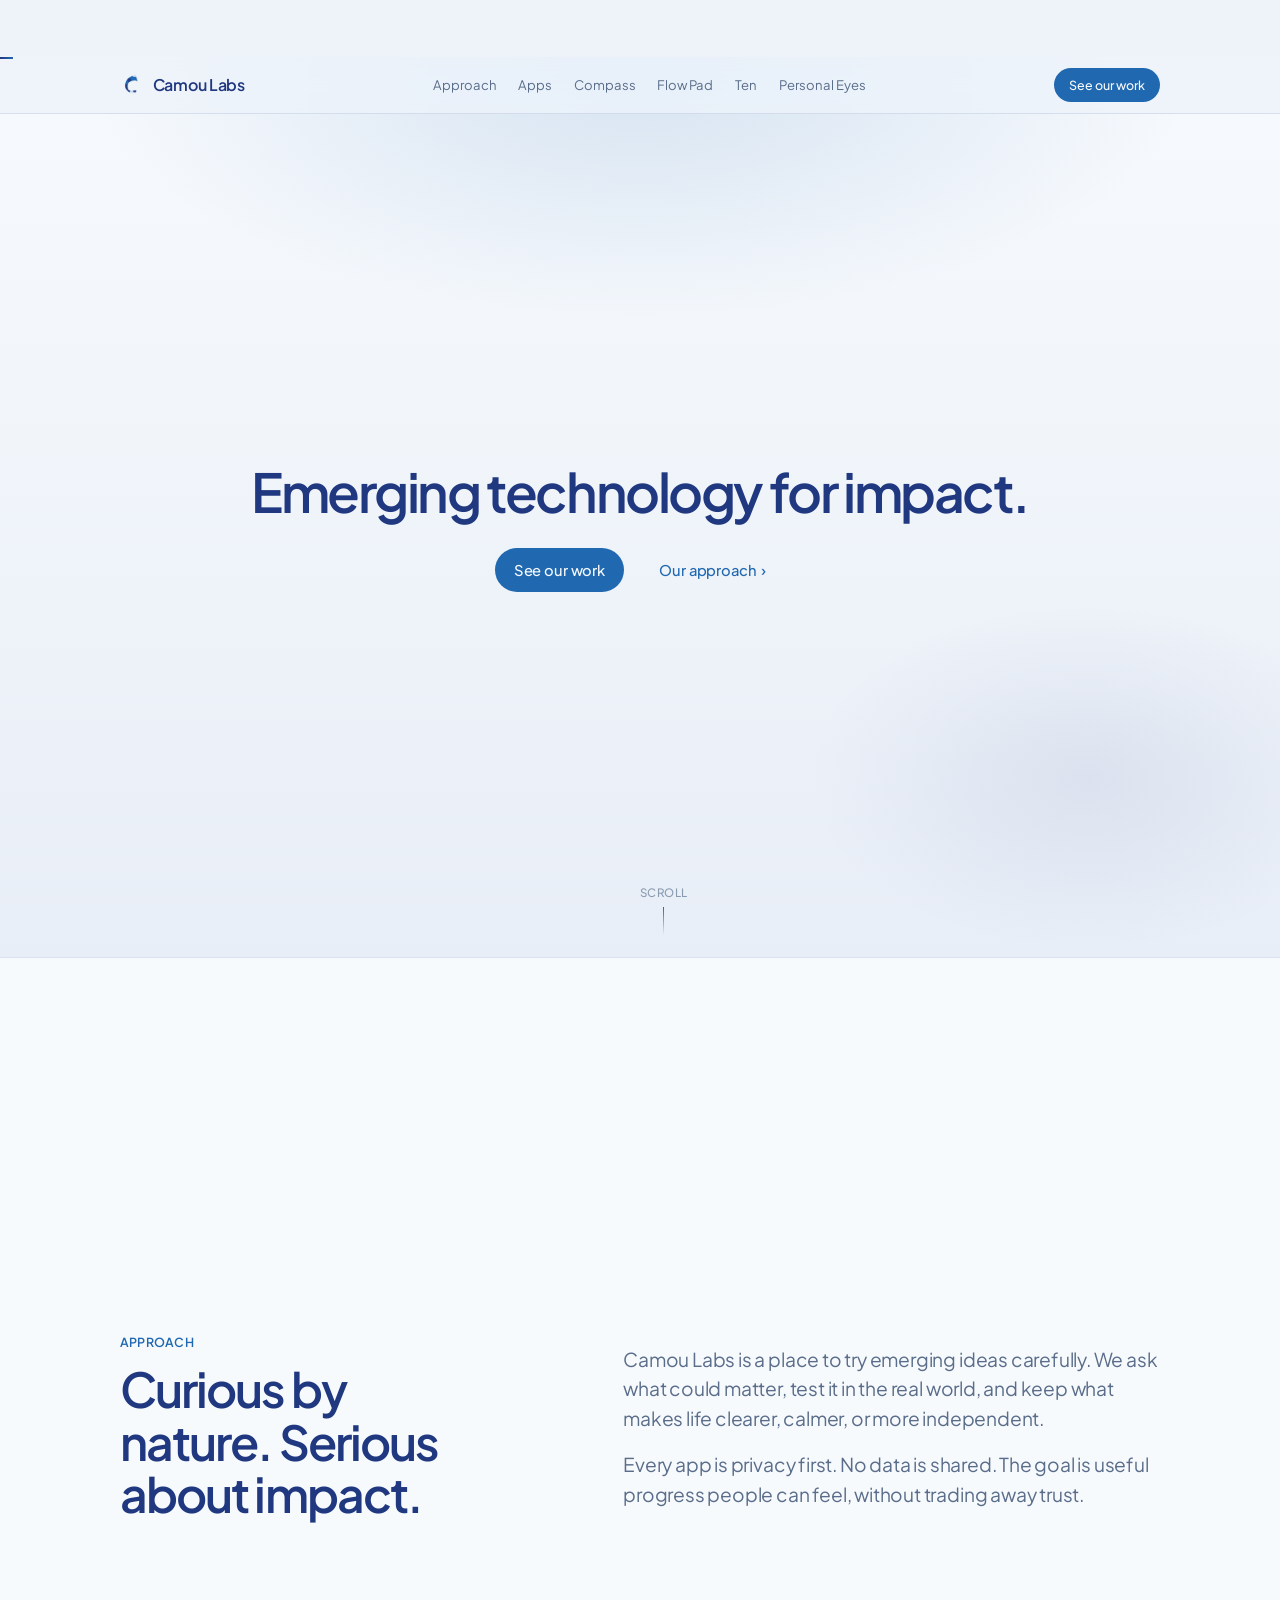
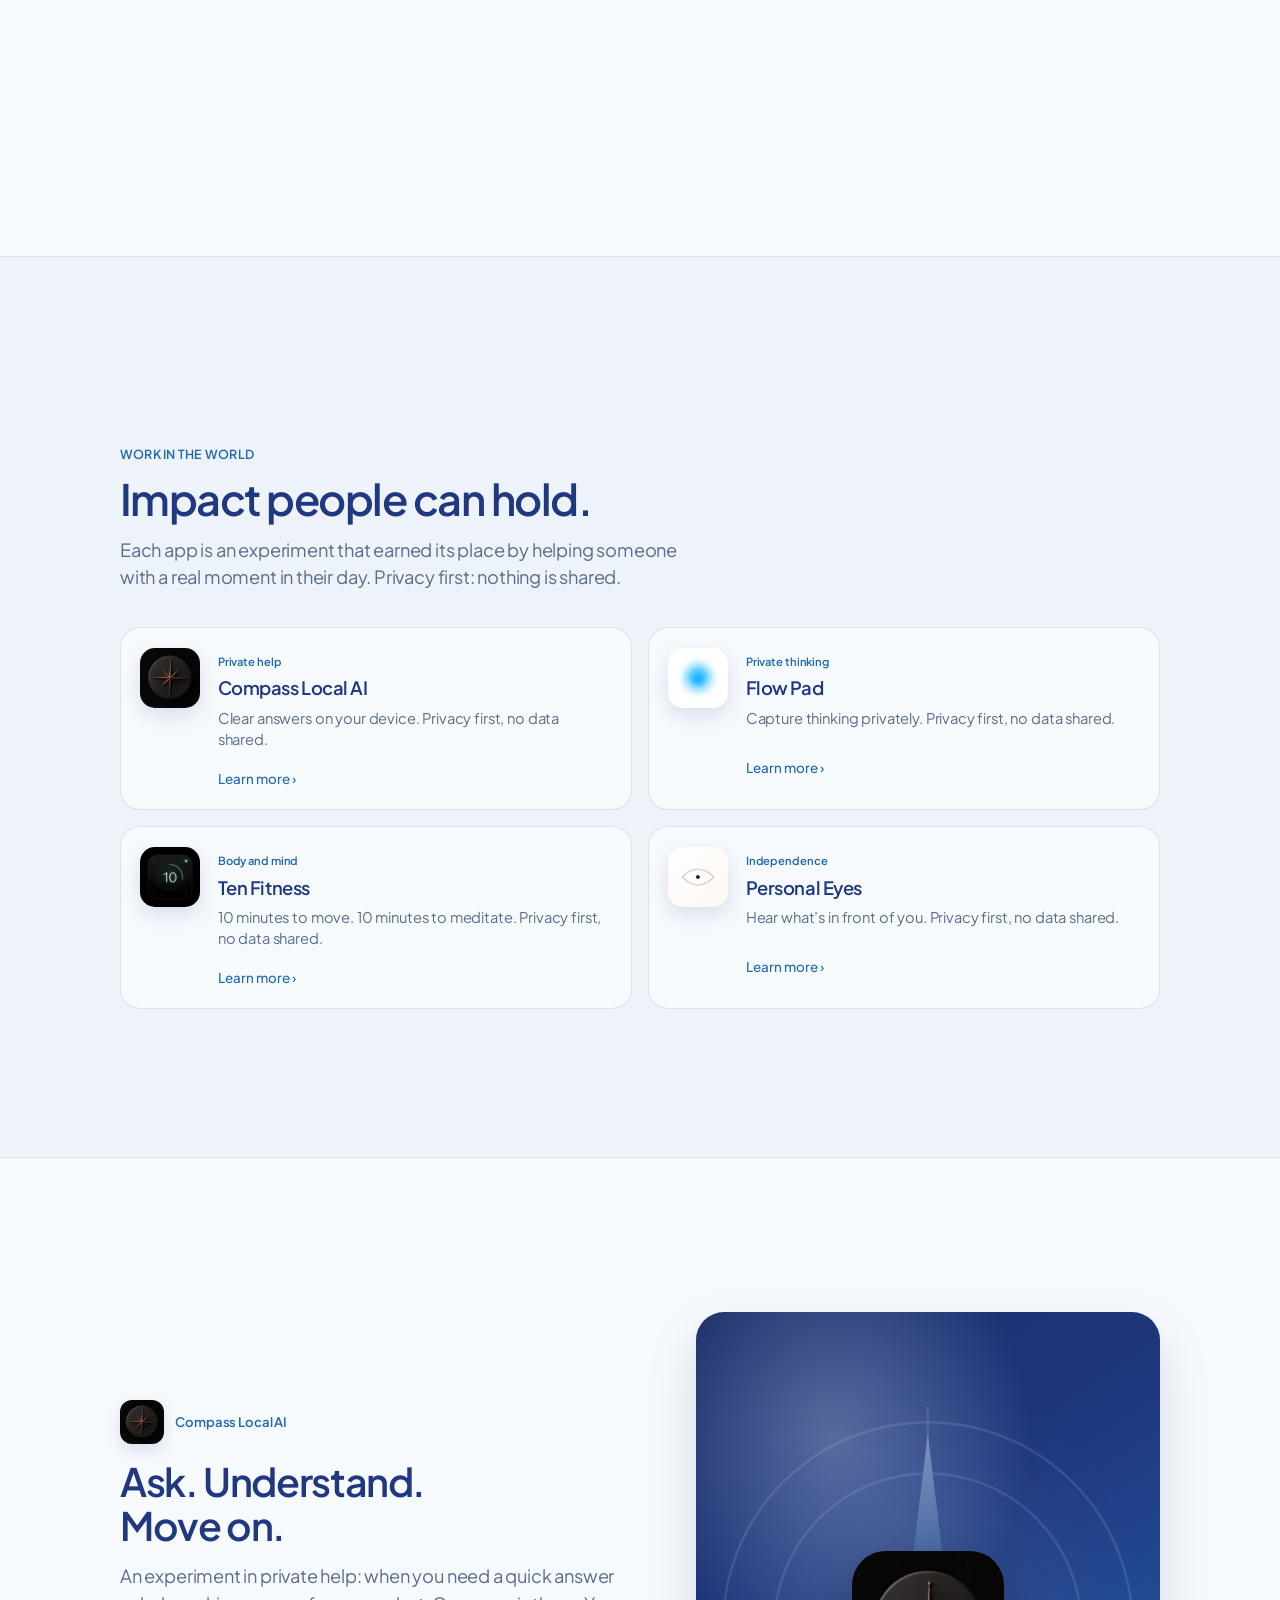
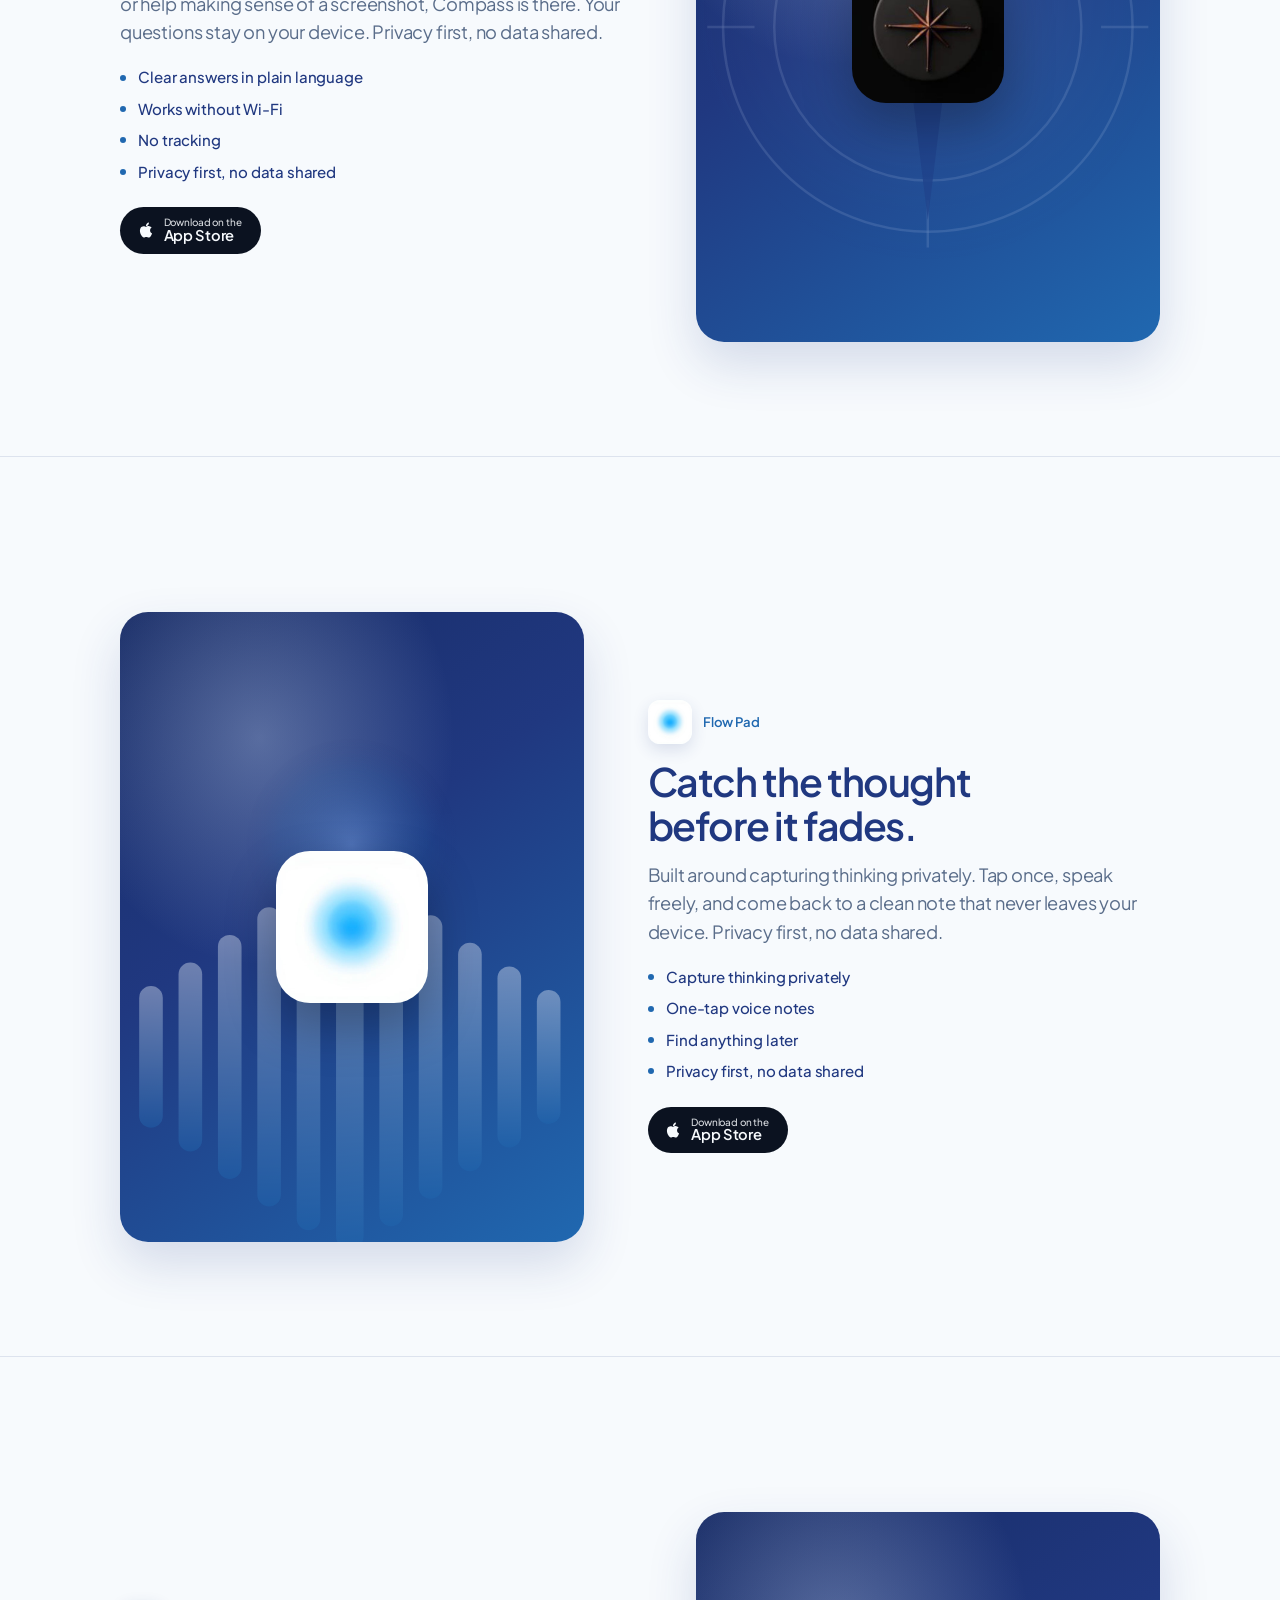
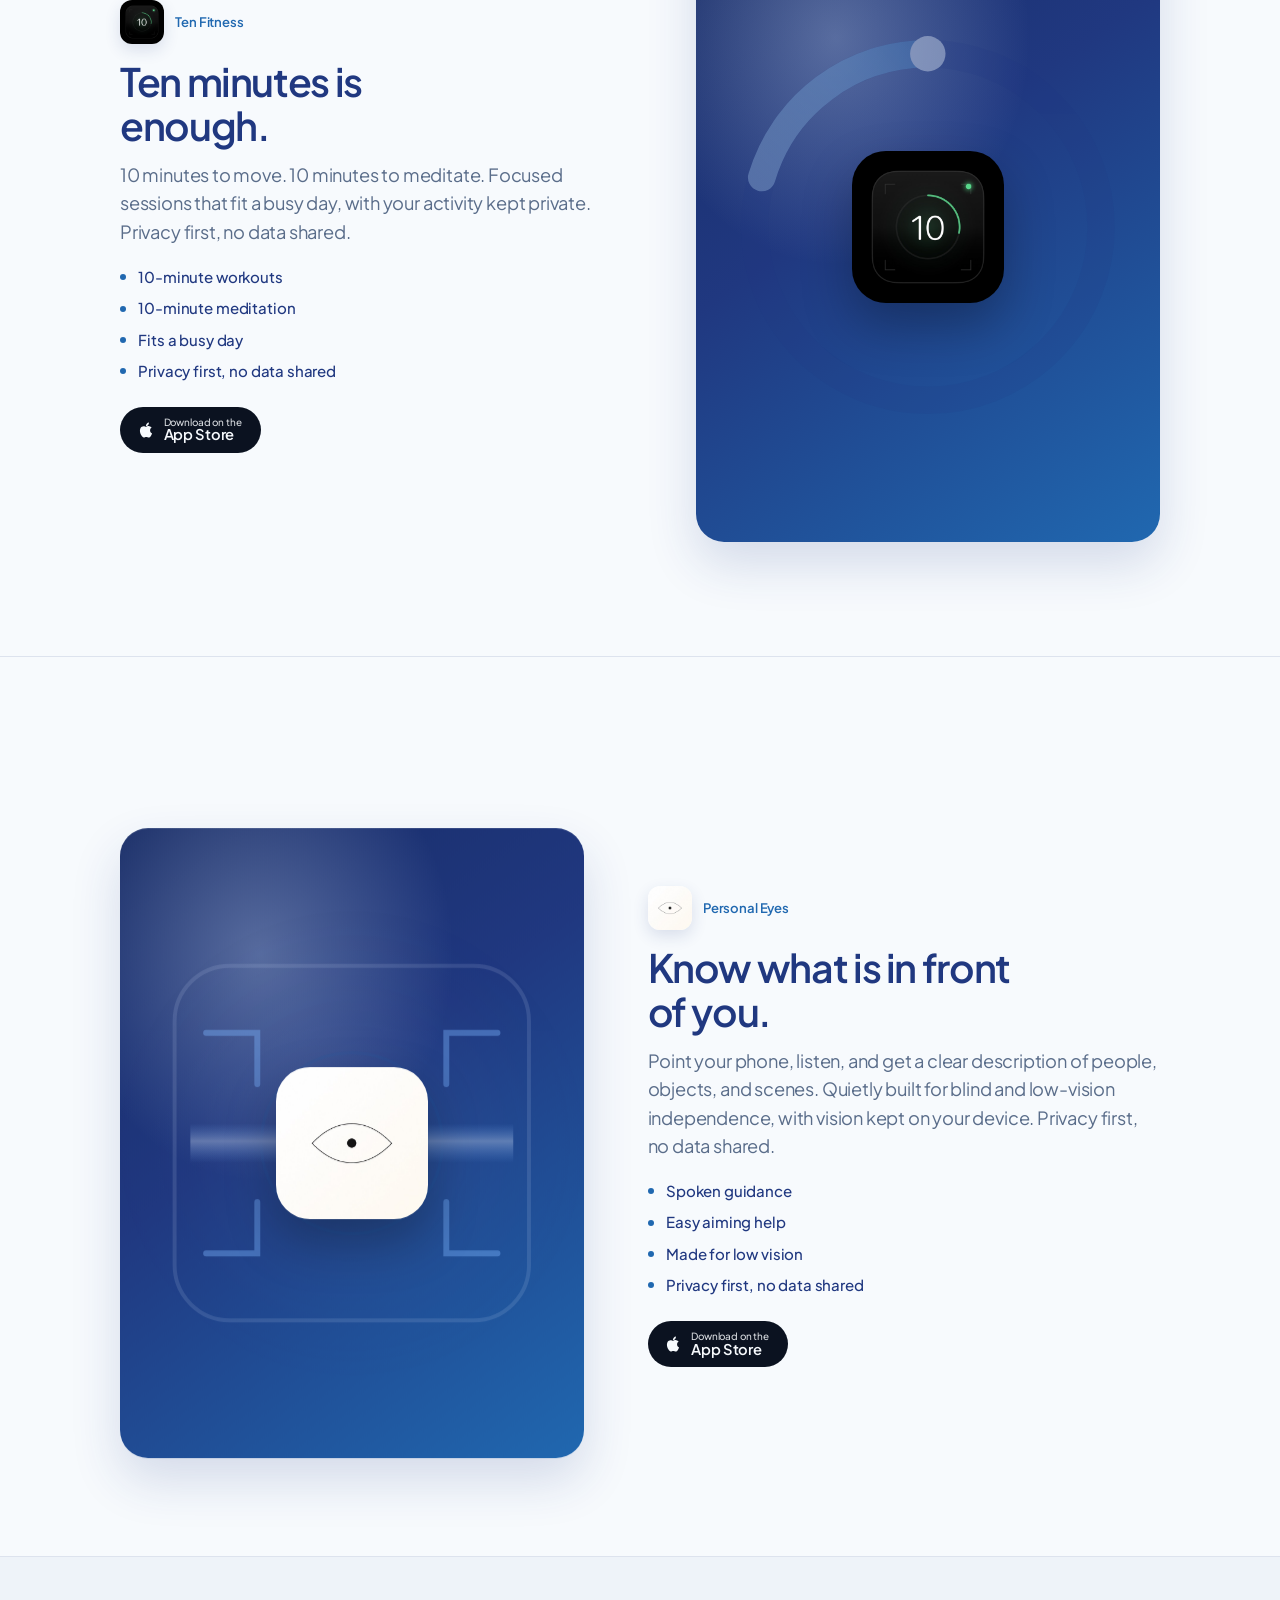
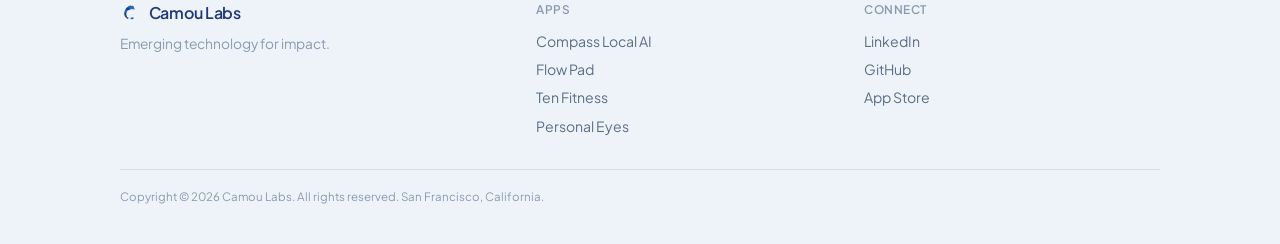
==== commit a61ba554: "Swap Ten visual to a single fitness activity track. Co-authored-by: Cursor <cursoragent@cursor.com>" ====
--- a/index.html
+++ b/index.html
@@ -544,24 +544,10 @@
   .viz .blink { transform-origin: 160px 160px; animation: blink 5s ease-in-out infinite; }
   .viz .float-a { animation: float-y 3.5s ease-in-out infinite; }
   .viz .float-b { animation: float-y 4.2s ease-in-out infinite reverse; }
-  .viz .heart-beat {
-    transform-origin: 160px 148px;
-    animation: heart-beat 1.15s ease-in-out infinite;
-  }
-  .viz .ecg {
-    stroke-dasharray: 280;
-    stroke-dashoffset: 280;
-    animation: ecg-draw 2.2s ease-in-out infinite;
-  }
-  .viz .bar-bounce {
-    transform-box: fill-box;
-    transform-origin: center bottom;
-    animation: bar-bounce 1.1s ease-in-out infinite;
-  }
-  .viz .bar-bounce:nth-child(2) { animation-delay: .12s; }
-  .viz .bar-bounce:nth-child(3) { animation-delay: .24s; }
-  .viz .bar-bounce:nth-child(4) { animation-delay: .08s; }
-  .viz .bar-bounce:nth-child(5) { animation-delay: .2s; }
+  .viz .track-spin {
+    transform-origin: 160px 160px;
+    animation: spin 3.8s linear infinite;
+  }
   .viz .sound-ring {
     transform-origin: 160px 160px;
     animation: sound-ring 2.6s ease-out infinite;
@@ -700,22 +686,6 @@
   @keyframes float-y {
     0%, 100% { transform: translateY(0); }
     50% { transform: translateY(-8px); }
-  }
-  @keyframes heart-beat {
-    0%, 100% { transform: scale(1); }
-    18% { transform: scale(1.08); }
-    32% { transform: scale(0.96); }
-    48% { transform: scale(1.06); }
-    62% { transform: scale(1); }
-  }
-  @keyframes ecg-draw {
-    0% { stroke-dashoffset: 280; opacity: .35; }
-    45% { stroke-dashoffset: 0; opacity: 1; }
-    100% { stroke-dashoffset: -280; opacity: .35; }
-  }
-  @keyframes bar-bounce {
-    0%, 100% { transform: scaleY(0.45); opacity: .55; }
-    50% { transform: scaleY(1); opacity: 1; }
   }
   @keyframes sound-ring {
     0% { transform: scale(0.55); opacity: 0.55; }
@@ -753,9 +723,7 @@
     .viz .blink,
     .viz .float-a,
     .viz .float-b,
-    .viz .heart-beat,
-    .viz .ecg,
-    .viz .bar-bounce,
+    .viz .track-spin,
     .viz .sound-ring,
     .viz .aim-glow,
     .viz .guide-dot { animation: none; }
@@ -1149,19 +1117,15 @@
           <img class="panel-logo" src="apps/ten.png" alt="" width="152" height="152" />
           <svg class="viz" viewBox="0 0 320 320" xmlns="http://www.w3.org/2000/svg" preserveAspectRatio="xMidYMid slice">
             <defs>
-              <radialGradient id="heartGlow" cx="50%" cy="45%" r="55%">
-                <stop offset="0%" stop-color="#c8d8f0" stop-opacity=".35"/>
-                <stop offset="100%" stop-color="#203880" stop-opacity="0"/>
-              </radialGradient>
-              <linearGradient id="heartFill" x1="0" y1="0" x2="0" y2="1">
-                <stop offset="0%" stop-color="#e4edf8"/>
-                <stop offset="100%" stop-color="#7eb6ff"/>
+              <linearGradient id="trackStroke" x1="0" y1="0" x2="1" y2="1">
+                <stop offset="0%" stop-color="#c8d8f0"/>
+                <stop offset="100%" stop-color="#2068b0"/>
               </linearGradient>
             </defs>
-            <circle class="pulse" cx="160" cy="160" r="120" fill="url(#heartGlow)"/>
-            <circle class="pulse" cx="160" cy="160" r="78" fill="none" stroke="#c8d8f0" stroke-opacity=".22" stroke-width="2"/>
-            <g class="heart-beat" fill="url(#heartFill)">
-              <path d="M160 214 C132 190, 100 168, 100 132 C100 108, 118 92, 142 92 C152 92, 158 97, 160 104 C162 97, 168 92, 178 92 C202 92, 220 108, 220 132 C220 168, 188 190, 160 214 Z"/>
+            <circle cx="160" cy="160" r="88" fill="none" stroke="#203880" stroke-opacity=".35" stroke-width="14"/>
+            <circle class="ring-draw" cx="160" cy="160" r="88" fill="none" stroke="url(#trackStroke)" stroke-width="14" stroke-linecap="round" transform="rotate(-90 160 160)"/>
+            <g class="track-spin">
+              <circle cx="160" cy="72" r="9" fill="#e4edf8"/>
             </g>
           </svg>
         </div>
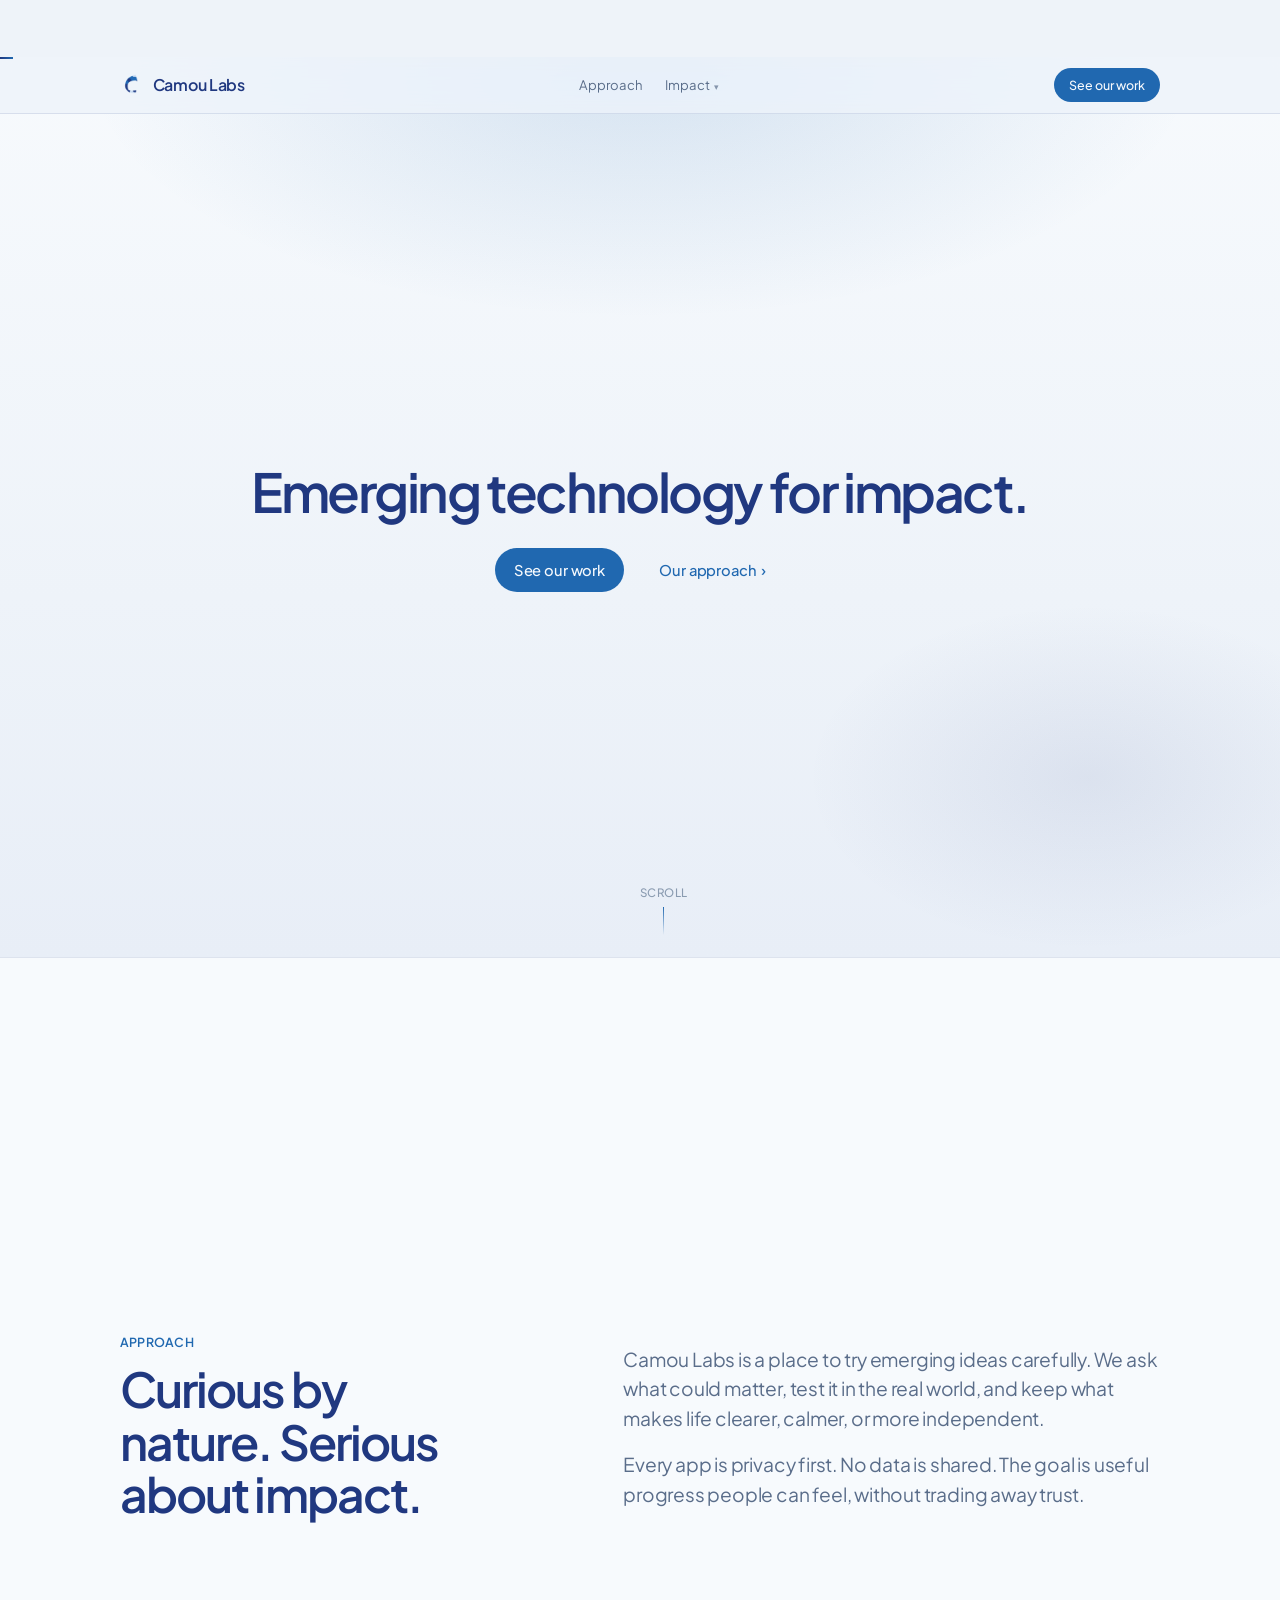
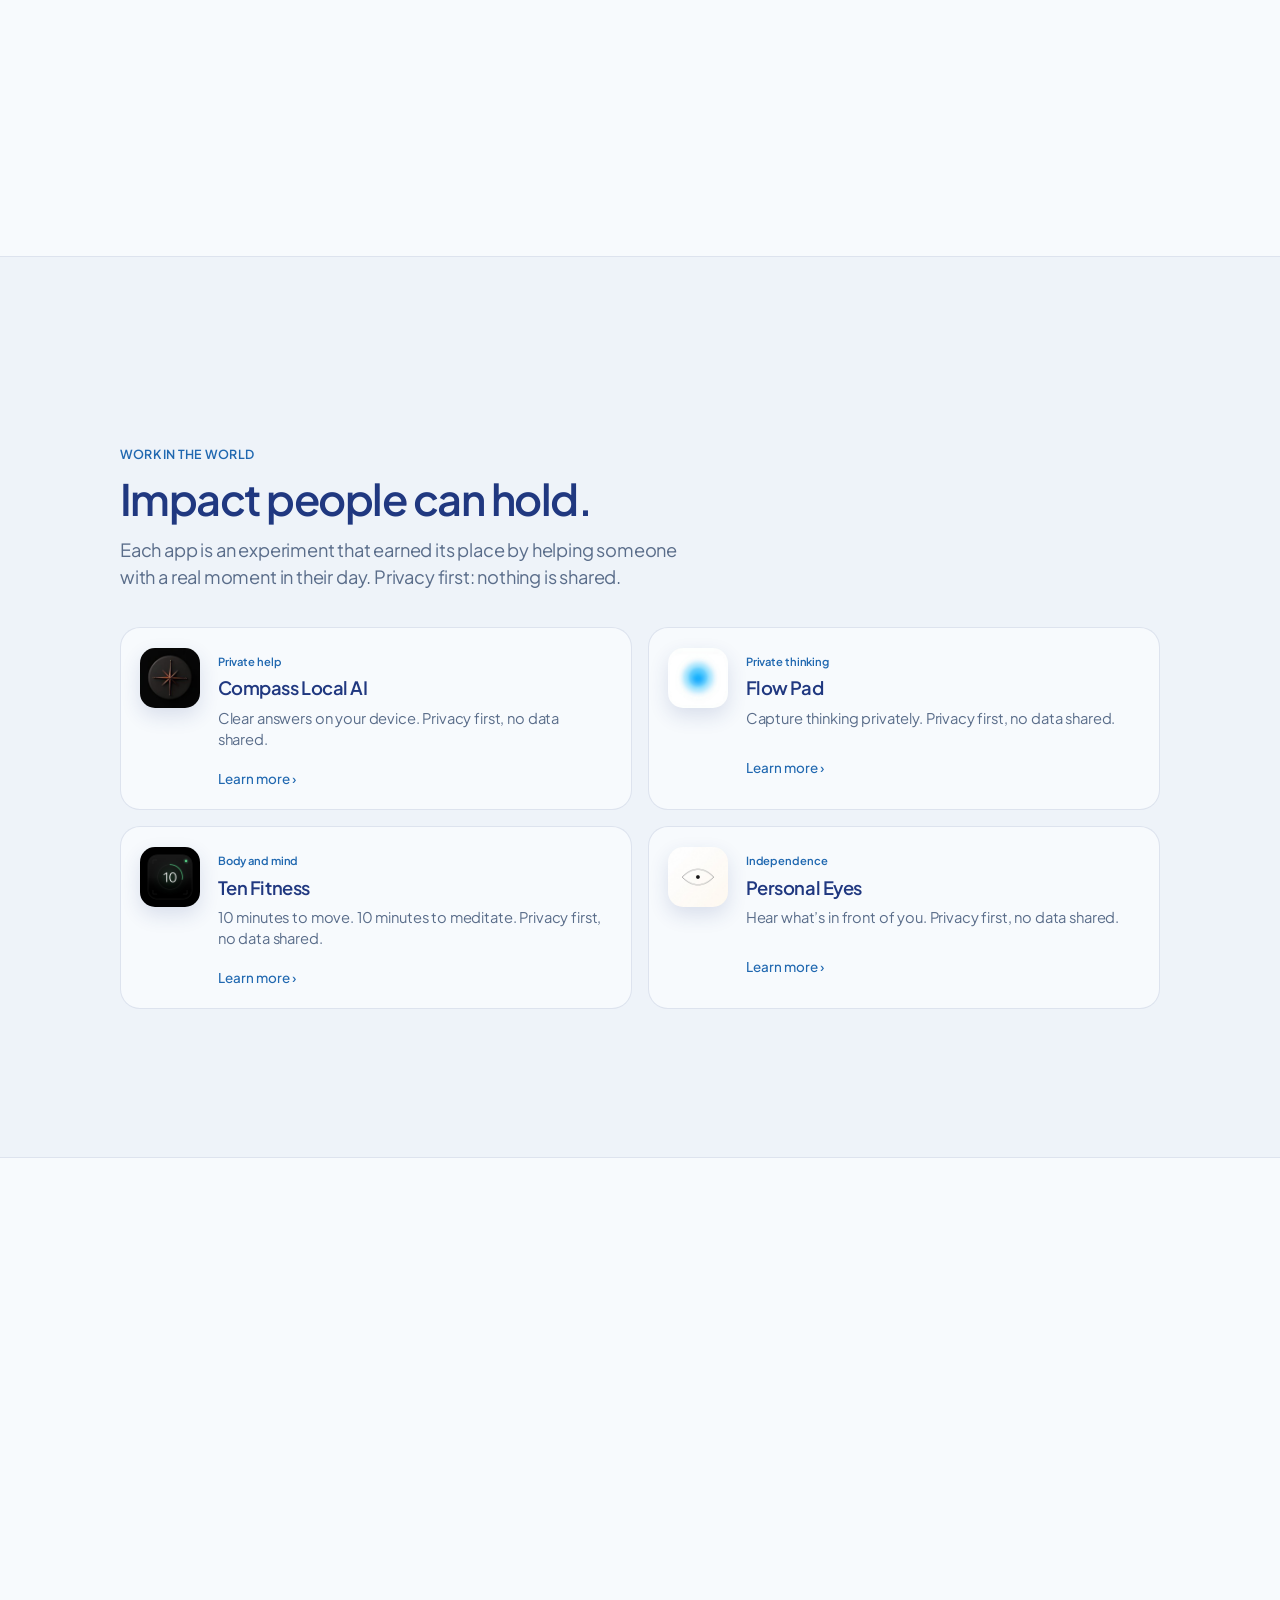
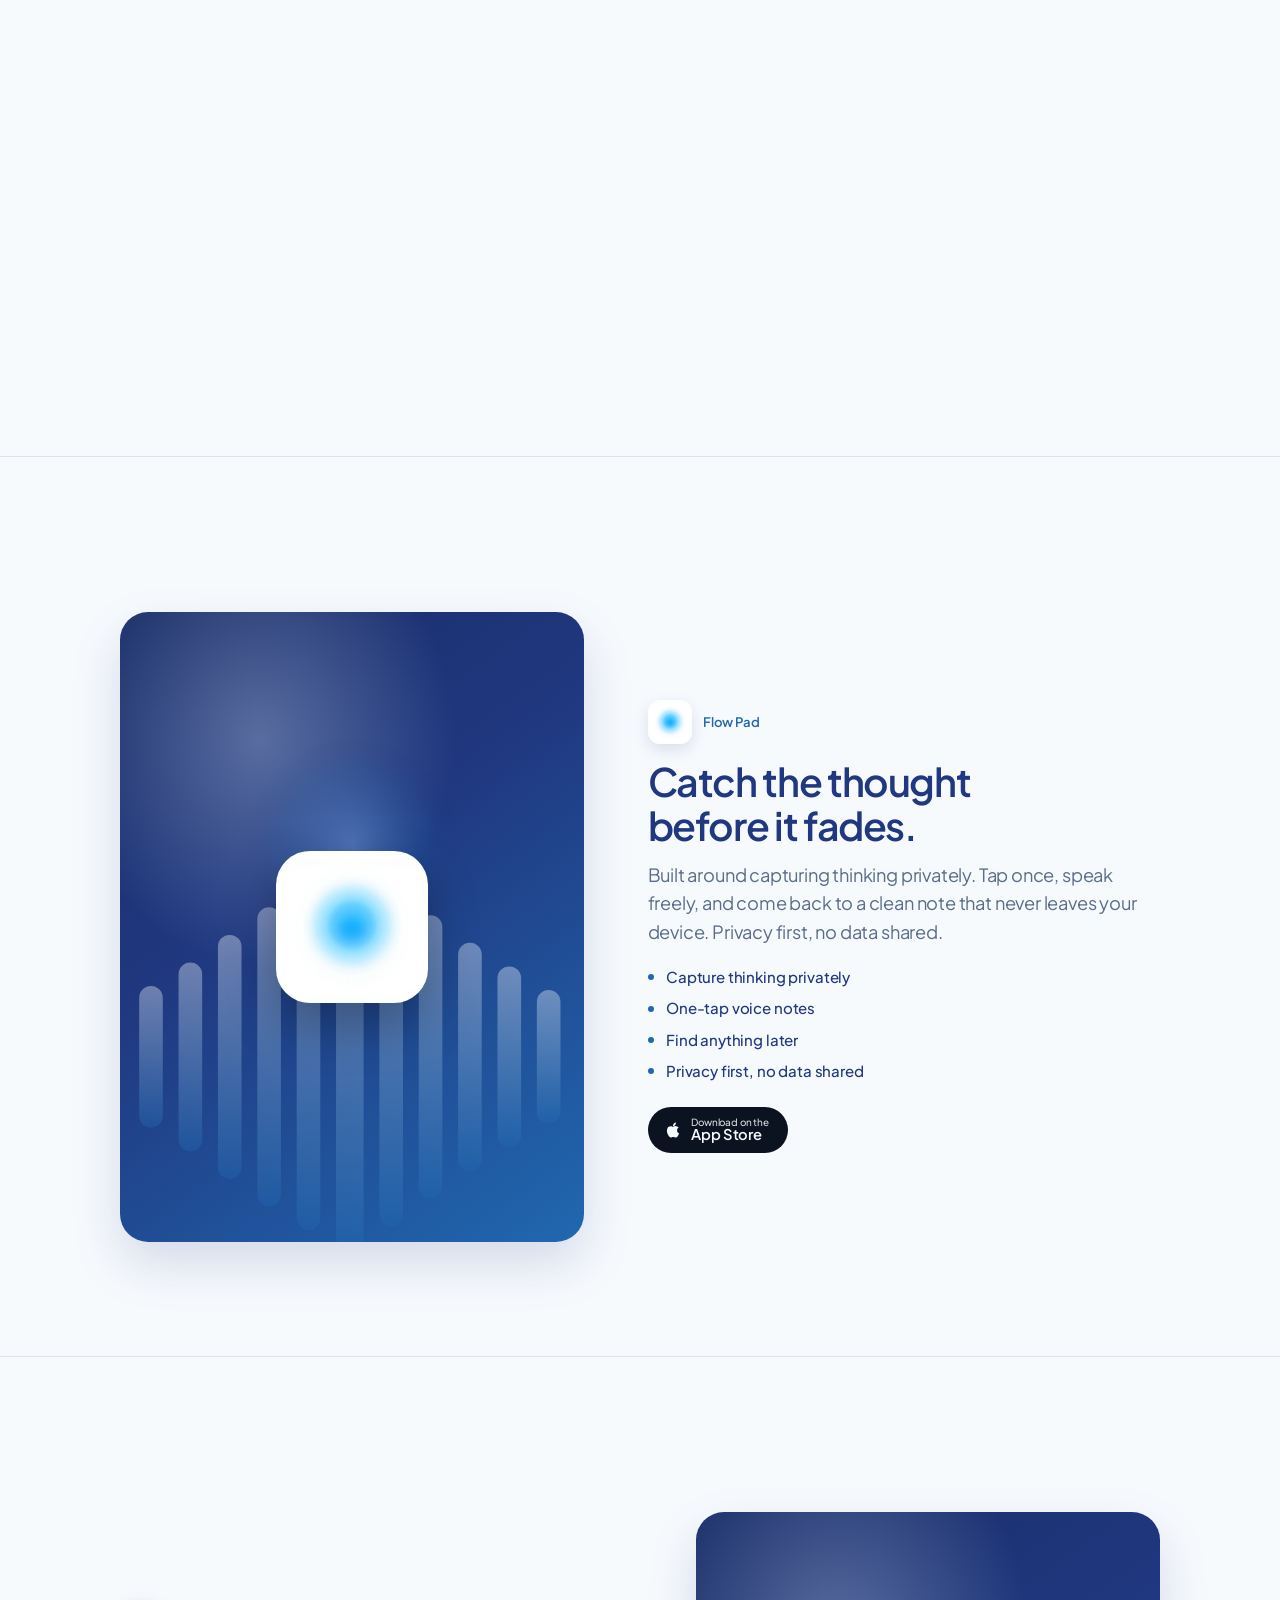
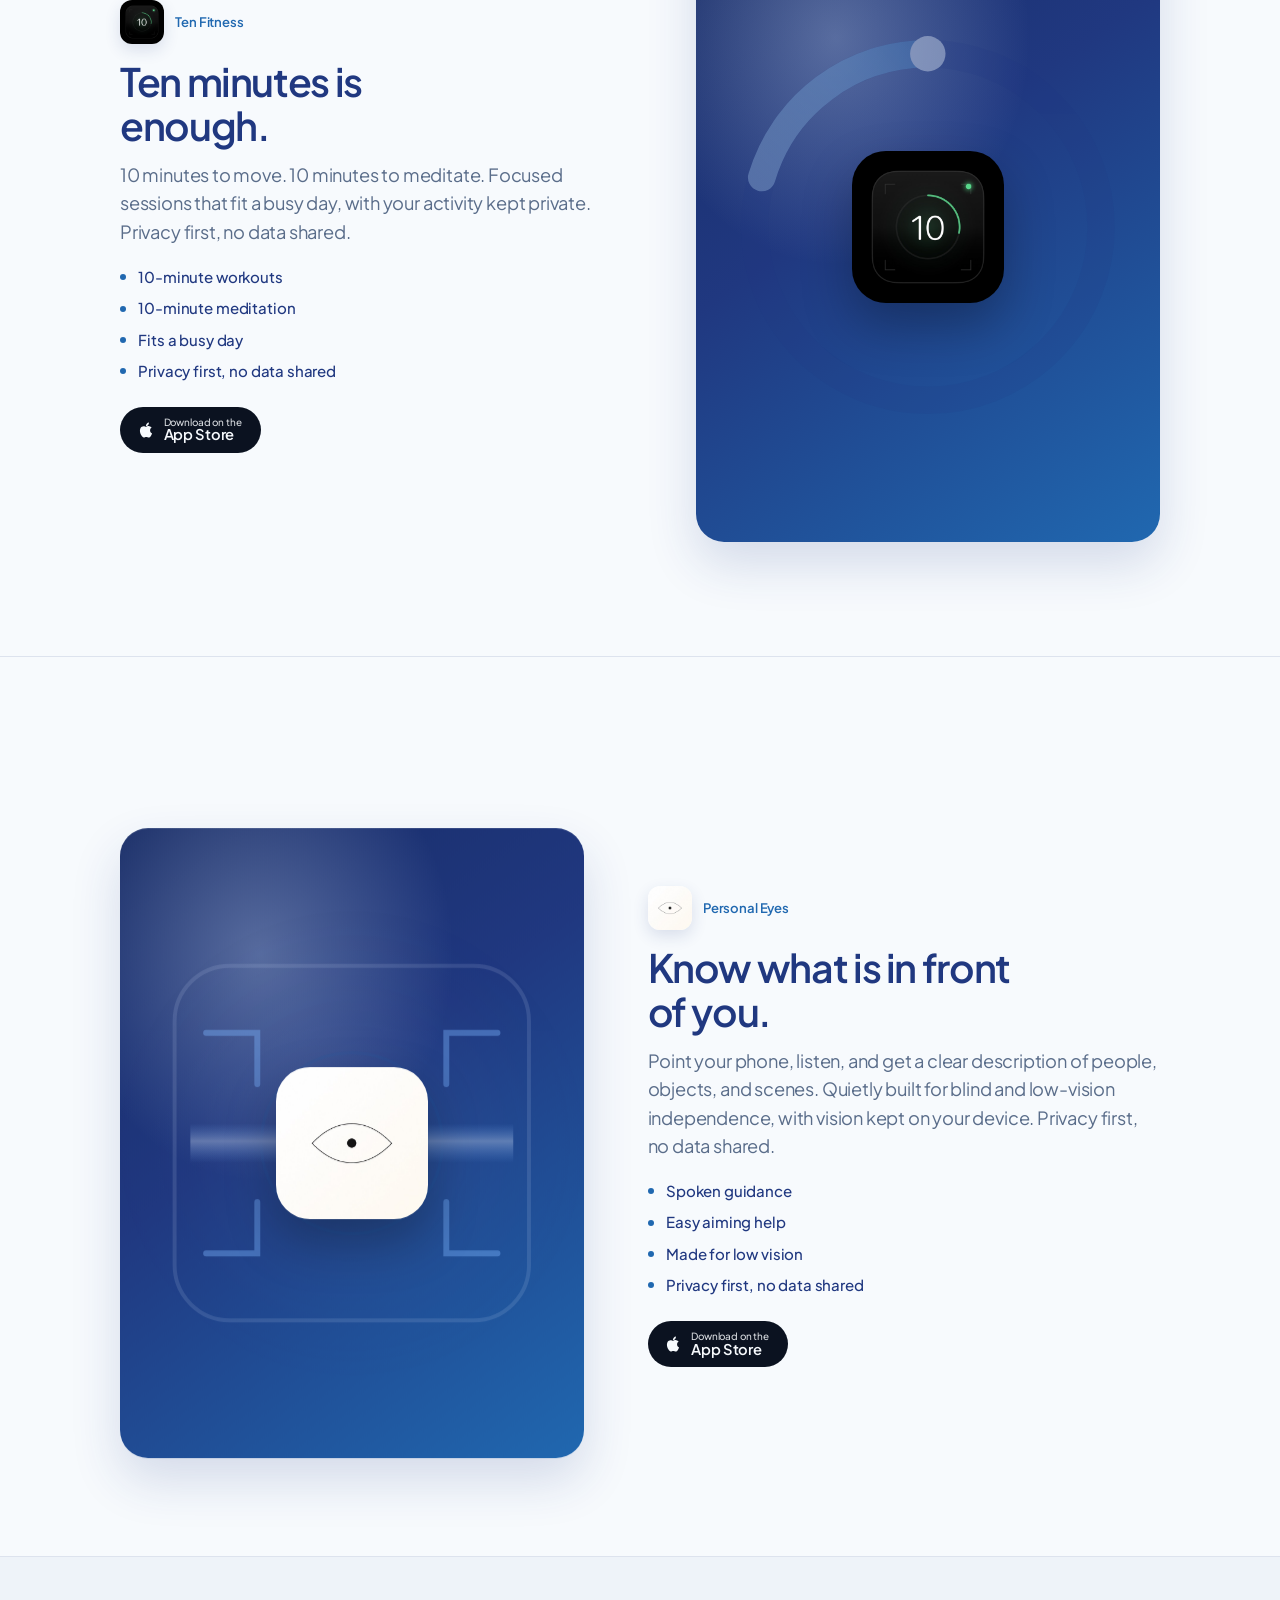
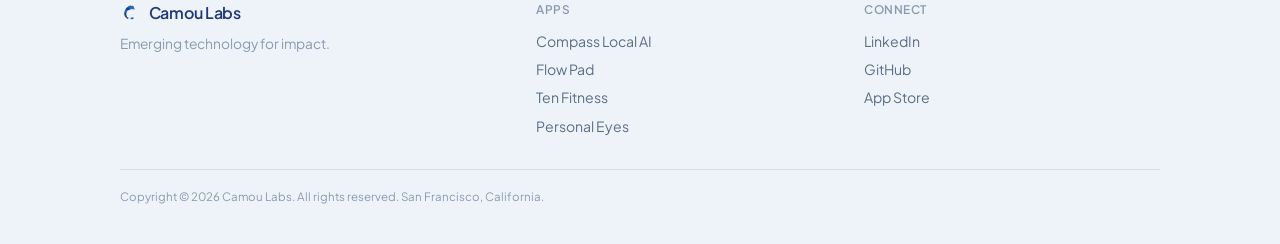
==== commit 9e646ccf: "Nest app links under an Impact nav dropdown. Co-authored-by: Cursor <cursoragent@cursor.com>" ====
--- a/index.html
+++ b/index.html
@@ -103,12 +103,56 @@
     gap: 1.35rem;
   }
   @media (min-width: 820px) { .nav-links { display: flex; } }
-  .nav-links a {
+  .nav-links > a,
+  .nav-drop > summary {
     font-size: 0.82rem;
     color: var(--muted);
     transition: color .2s ease;
-  }
-  .nav-links a:hover { color: var(--ink); }
+    list-style: none;
+    cursor: pointer;
+  }
+  .nav-links > a:hover,
+  .nav-drop > summary:hover,
+  .nav-drop[open] > summary { color: var(--ink); }
+  .nav-drop > summary::-webkit-details-marker { display: none; }
+  .nav-drop > summary::after {
+    content: "▾";
+    margin-left: 0.28rem;
+    font-size: 0.68em;
+    opacity: 0.7;
+  }
+  .nav-drop {
+    position: relative;
+  }
+  .nav-drop-menu {
+    position: absolute;
+    top: calc(100% + 0.65rem);
+    left: 50%;
+    transform: translateX(-50%);
+    min-width: 11.5rem;
+    padding: 0.45rem;
+    border: 1px solid var(--line);
+    border-radius: 14px;
+    background: rgba(247, 250, 253, 0.96);
+    backdrop-filter: saturate(180%) blur(16px);
+    -webkit-backdrop-filter: saturate(180%) blur(16px);
+    box-shadow: 0 14px 34px rgba(32, 56, 128, 0.1);
+    display: grid;
+    gap: 0.1rem;
+  }
+  .nav-drop-menu a {
+    display: block;
+    padding: 0.55rem 0.7rem;
+    border-radius: 10px;
+    font-size: 0.82rem;
+    color: var(--muted);
+    white-space: nowrap;
+    transition: color .2s ease, background .2s ease;
+  }
+  .nav-drop-menu a:hover {
+    color: var(--ink);
+    background: rgba(32, 104, 176, 0.08);
+  }
   .nav-cta {
     font-size: 0.78rem;
     font-weight: 500;
@@ -899,11 +943,15 @@
       </a>
       <div class="nav-links">
         <a href="#mission">Approach</a>
-        <a href="#apps">Apps</a>
-        <a href="#compass">Compass</a>
-        <a href="#flowpad">Flow Pad</a>
-        <a href="#ten">Ten</a>
-        <a href="#personaleyes">Personal Eyes</a>
+        <details class="nav-drop" id="navImpact">
+          <summary>Impact</summary>
+          <div class="nav-drop-menu">
+            <a href="#compass">Compass</a>
+            <a href="#flowpad">Flow Pad</a>
+            <a href="#ten">Ten</a>
+            <a href="#personaleyes">Personal Eyes</a>
+          </div>
+        </details>
       </div>
       <a class="nav-cta" href="#apps">See our work</a>
     </div>
@@ -1278,6 +1326,16 @@
         parallax();
       }
     }
+
+    const impactNav = document.getElementById('navImpact');
+    if (impactNav) {
+      impactNav.querySelectorAll('a').forEach(link => {
+        link.addEventListener('click', () => { impactNav.open = false; });
+      });
+      document.addEventListener('click', (e) => {
+        if (!impactNav.contains(e.target)) impactNav.open = false;
+      });
+    }
   </script>
 </body>
 </html>
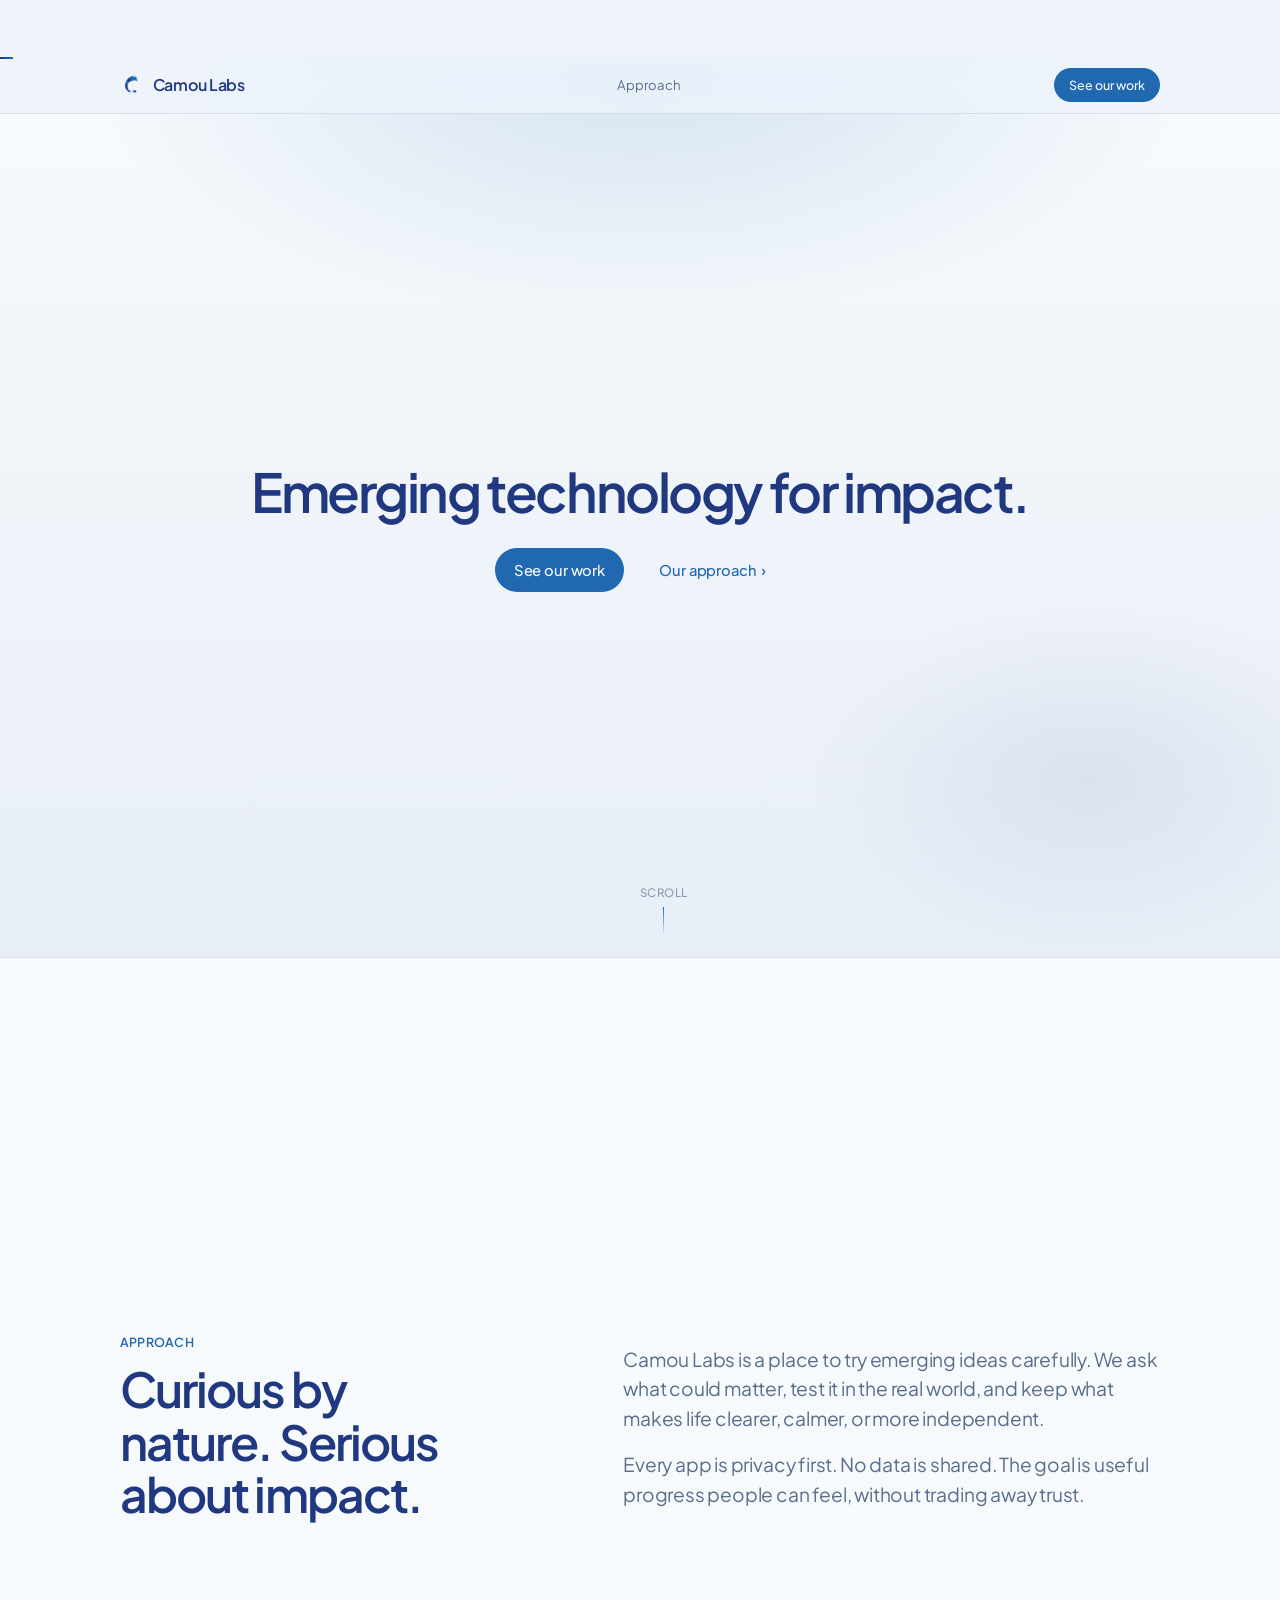
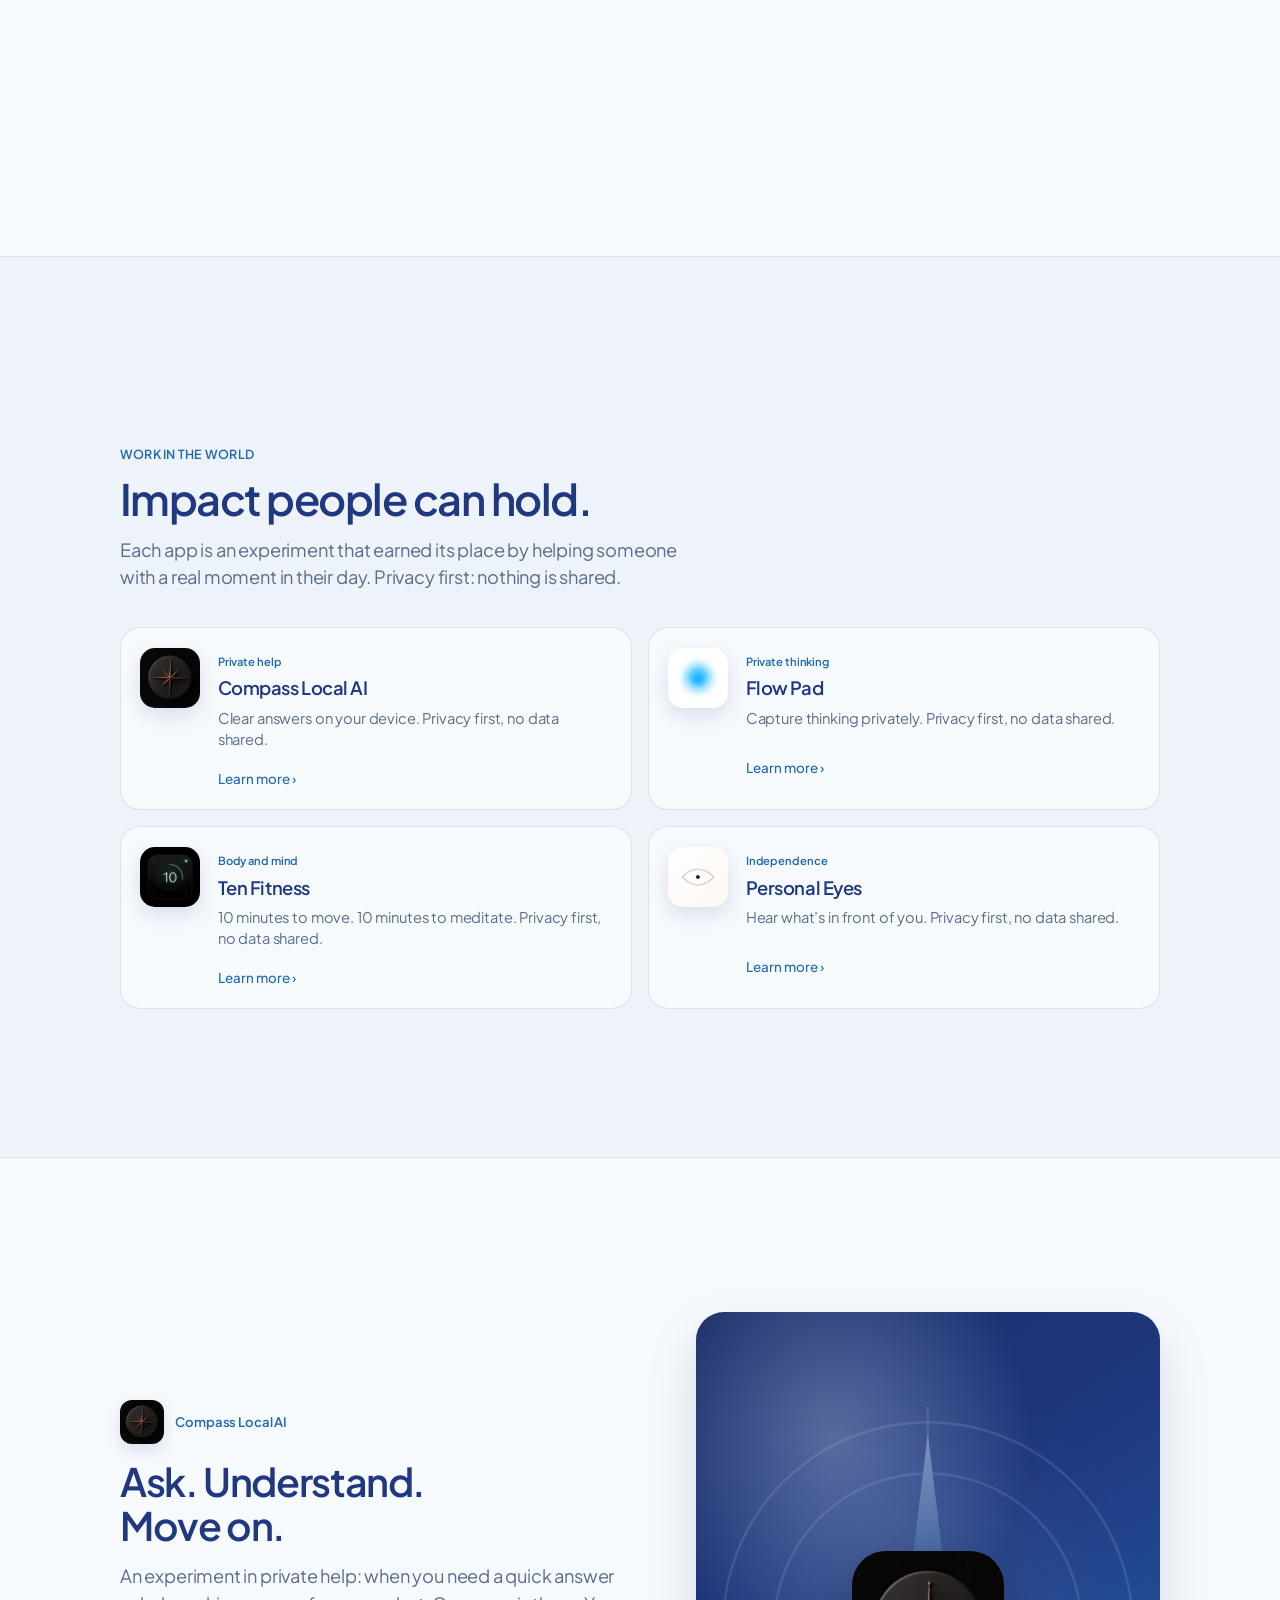
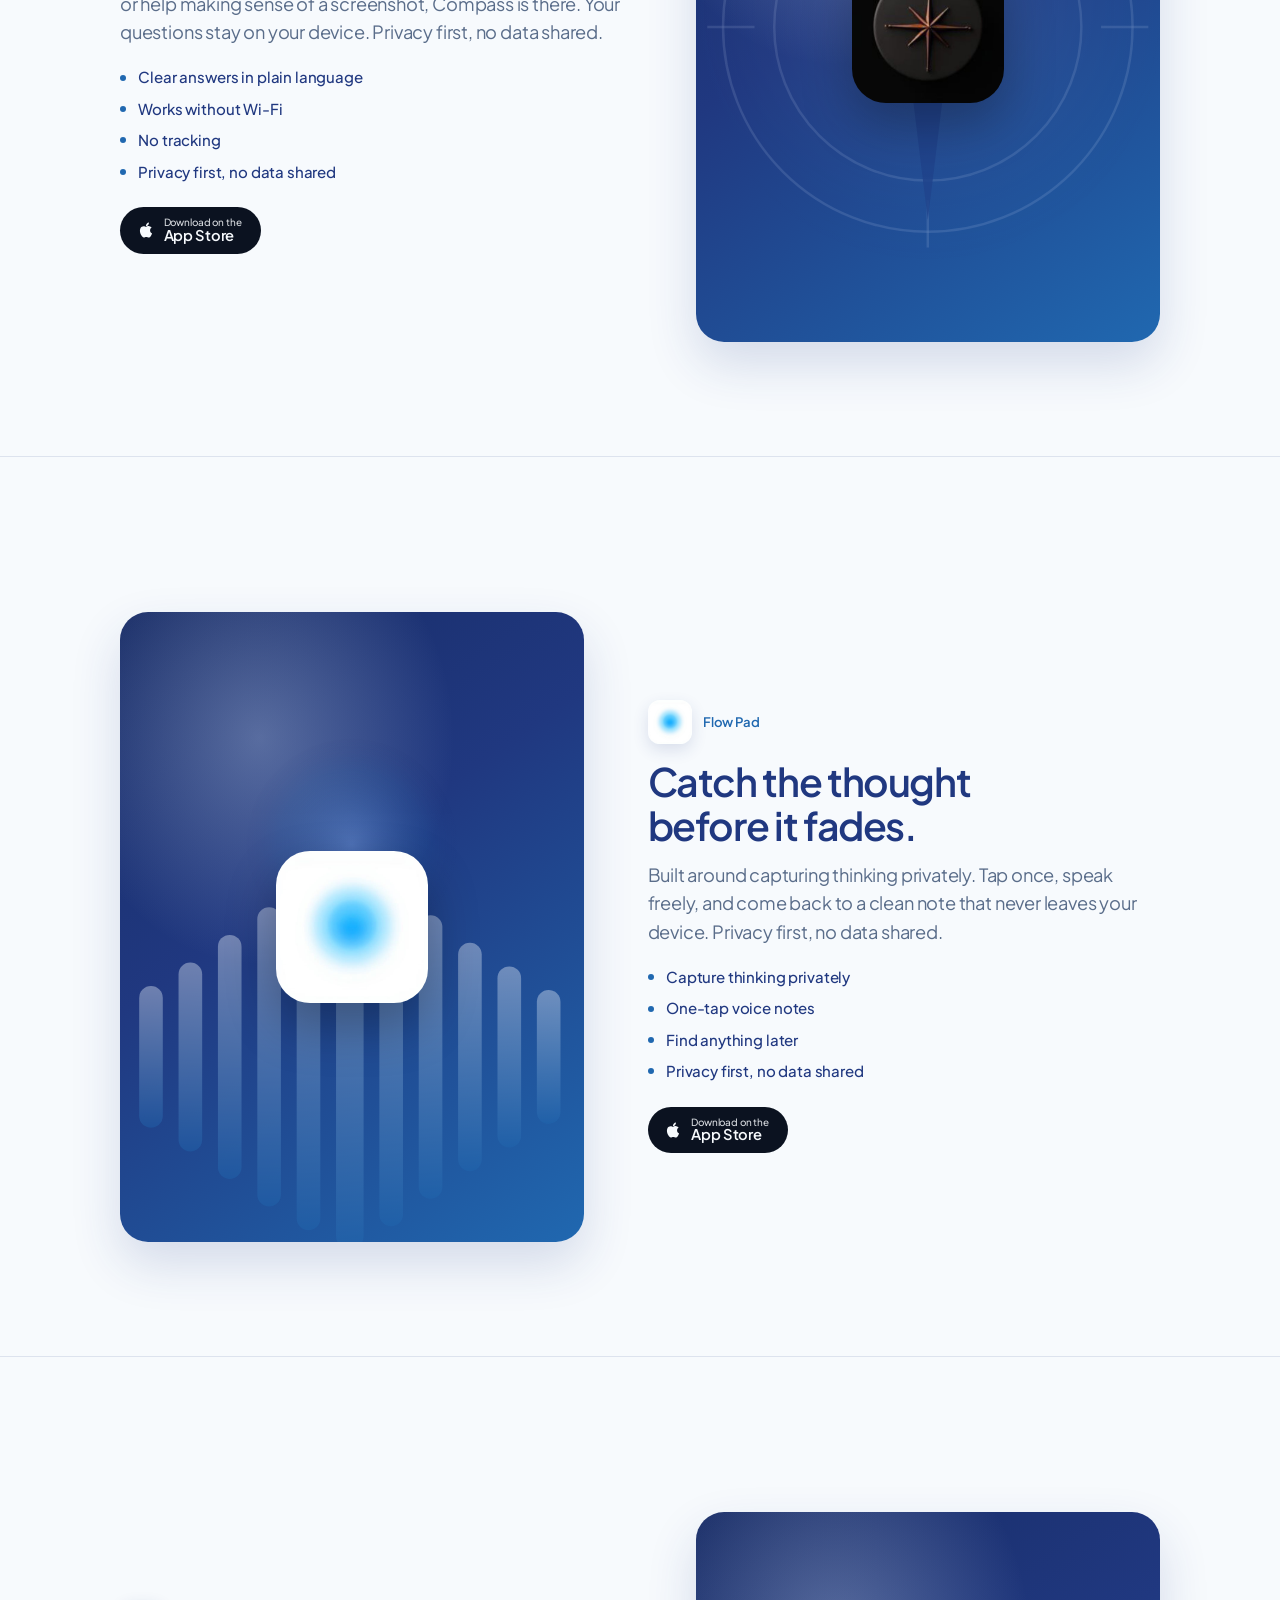
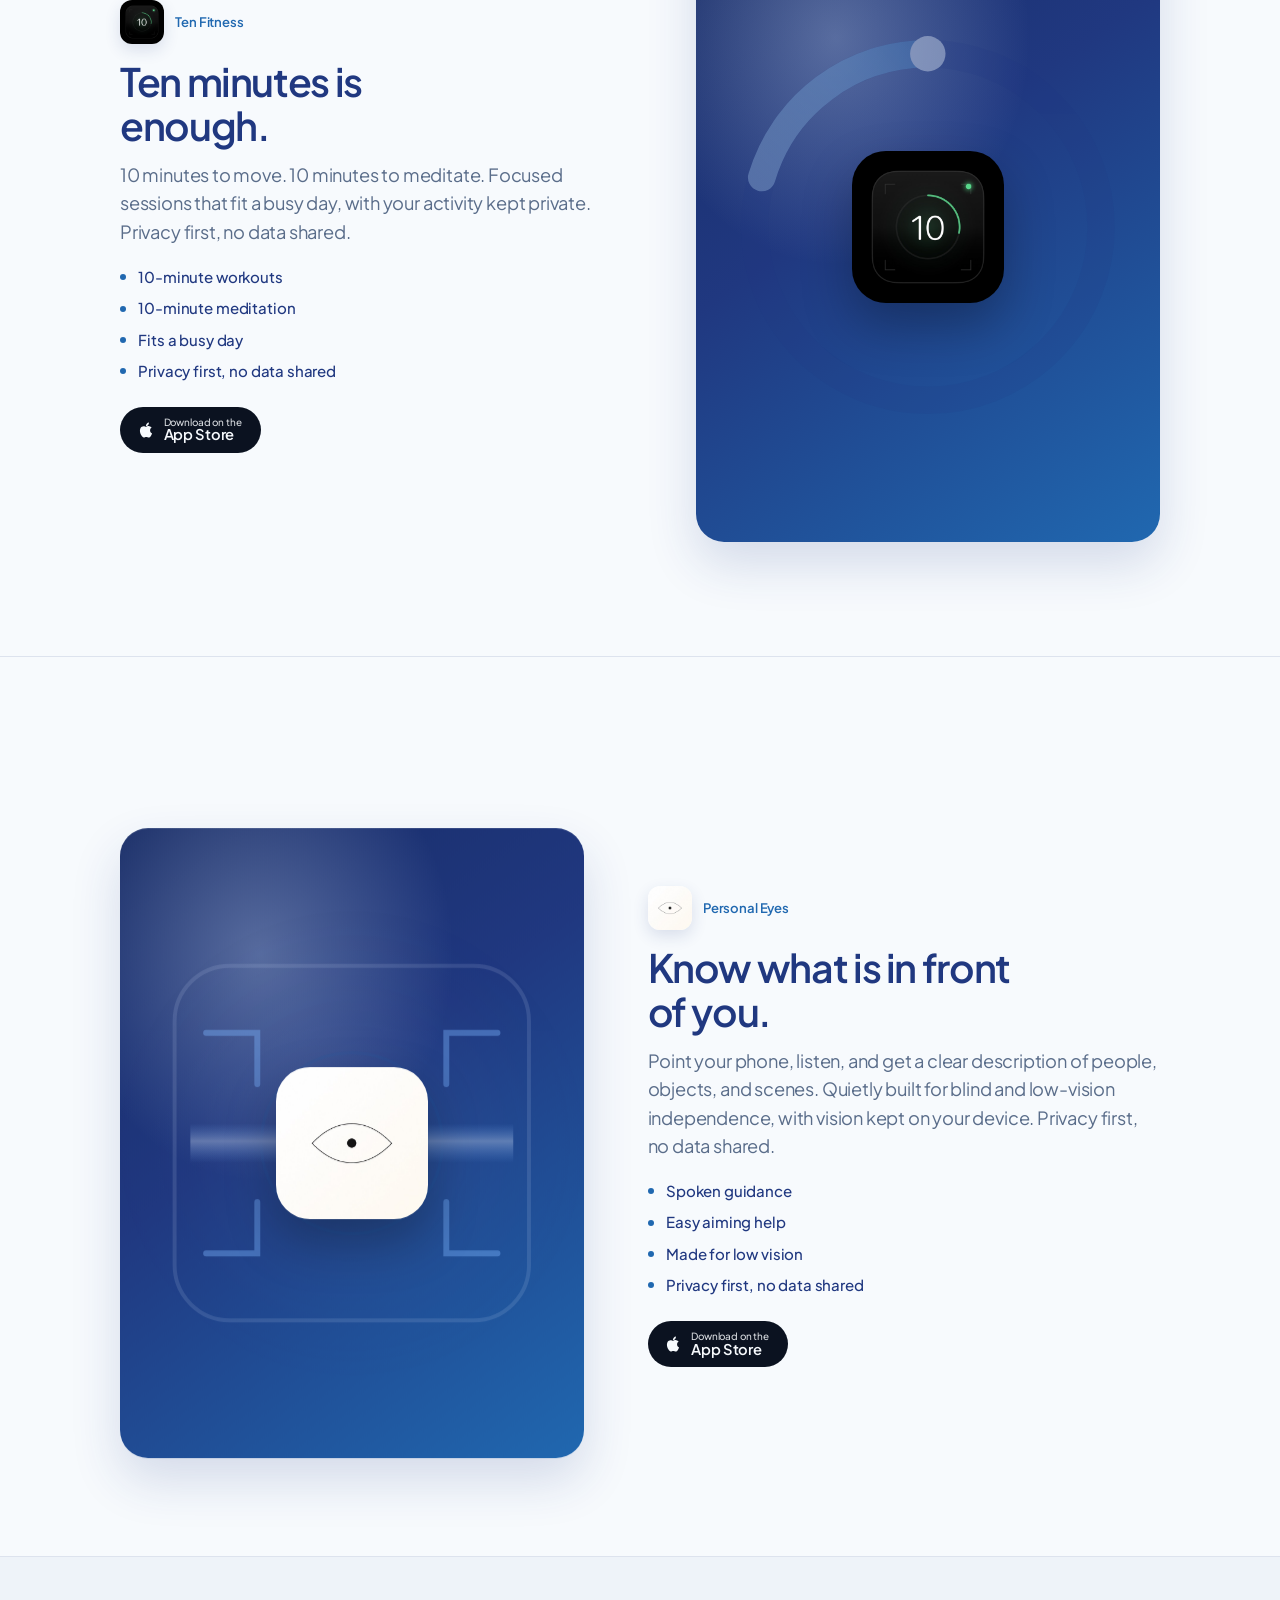
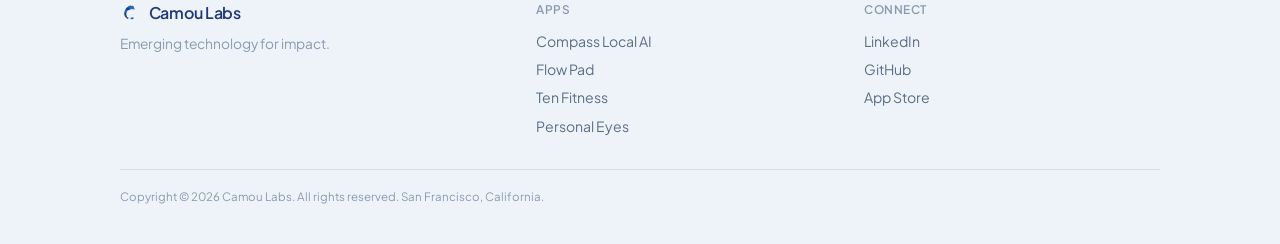
==== commit 02f6630d: "Simplify nav to Approach plus work CTA. Co-authored-by: Cursor <cursoragent@cursor.com>" ====
--- a/index.html
+++ b/index.html
@@ -103,56 +103,12 @@
     gap: 1.35rem;
   }
   @media (min-width: 820px) { .nav-links { display: flex; } }
-  .nav-links > a,
-  .nav-drop > summary {
+  .nav-links a {
     font-size: 0.82rem;
     color: var(--muted);
     transition: color .2s ease;
-    list-style: none;
-    cursor: pointer;
-  }
-  .nav-links > a:hover,
-  .nav-drop > summary:hover,
-  .nav-drop[open] > summary { color: var(--ink); }
-  .nav-drop > summary::-webkit-details-marker { display: none; }
-  .nav-drop > summary::after {
-    content: "▾";
-    margin-left: 0.28rem;
-    font-size: 0.68em;
-    opacity: 0.7;
-  }
-  .nav-drop {
-    position: relative;
-  }
-  .nav-drop-menu {
-    position: absolute;
-    top: calc(100% + 0.65rem);
-    left: 50%;
-    transform: translateX(-50%);
-    min-width: 11.5rem;
-    padding: 0.45rem;
-    border: 1px solid var(--line);
-    border-radius: 14px;
-    background: rgba(247, 250, 253, 0.96);
-    backdrop-filter: saturate(180%) blur(16px);
-    -webkit-backdrop-filter: saturate(180%) blur(16px);
-    box-shadow: 0 14px 34px rgba(32, 56, 128, 0.1);
-    display: grid;
-    gap: 0.1rem;
-  }
-  .nav-drop-menu a {
-    display: block;
-    padding: 0.55rem 0.7rem;
-    border-radius: 10px;
-    font-size: 0.82rem;
-    color: var(--muted);
-    white-space: nowrap;
-    transition: color .2s ease, background .2s ease;
-  }
-  .nav-drop-menu a:hover {
-    color: var(--ink);
-    background: rgba(32, 104, 176, 0.08);
-  }
+  }
+  .nav-links a:hover { color: var(--ink); }
   .nav-cta {
     font-size: 0.78rem;
     font-weight: 500;
@@ -943,15 +899,6 @@
       </a>
       <div class="nav-links">
         <a href="#mission">Approach</a>
-        <details class="nav-drop" id="navImpact">
-          <summary>Impact</summary>
-          <div class="nav-drop-menu">
-            <a href="#compass">Compass</a>
-            <a href="#flowpad">Flow Pad</a>
-            <a href="#ten">Ten</a>
-            <a href="#personaleyes">Personal Eyes</a>
-          </div>
-        </details>
       </div>
       <a class="nav-cta" href="#apps">See our work</a>
     </div>
@@ -1327,15 +1274,6 @@
       }
     }
 
-    const impactNav = document.getElementById('navImpact');
-    if (impactNav) {
-      impactNav.querySelectorAll('a').forEach(link => {
-        link.addEventListener('click', () => { impactNav.open = false; });
-      });
-      document.addEventListener('click', (e) => {
-        if (!impactNav.contains(e.target)) impactNav.open = false;
-      });
-    }
   </script>
 </body>
 </html>
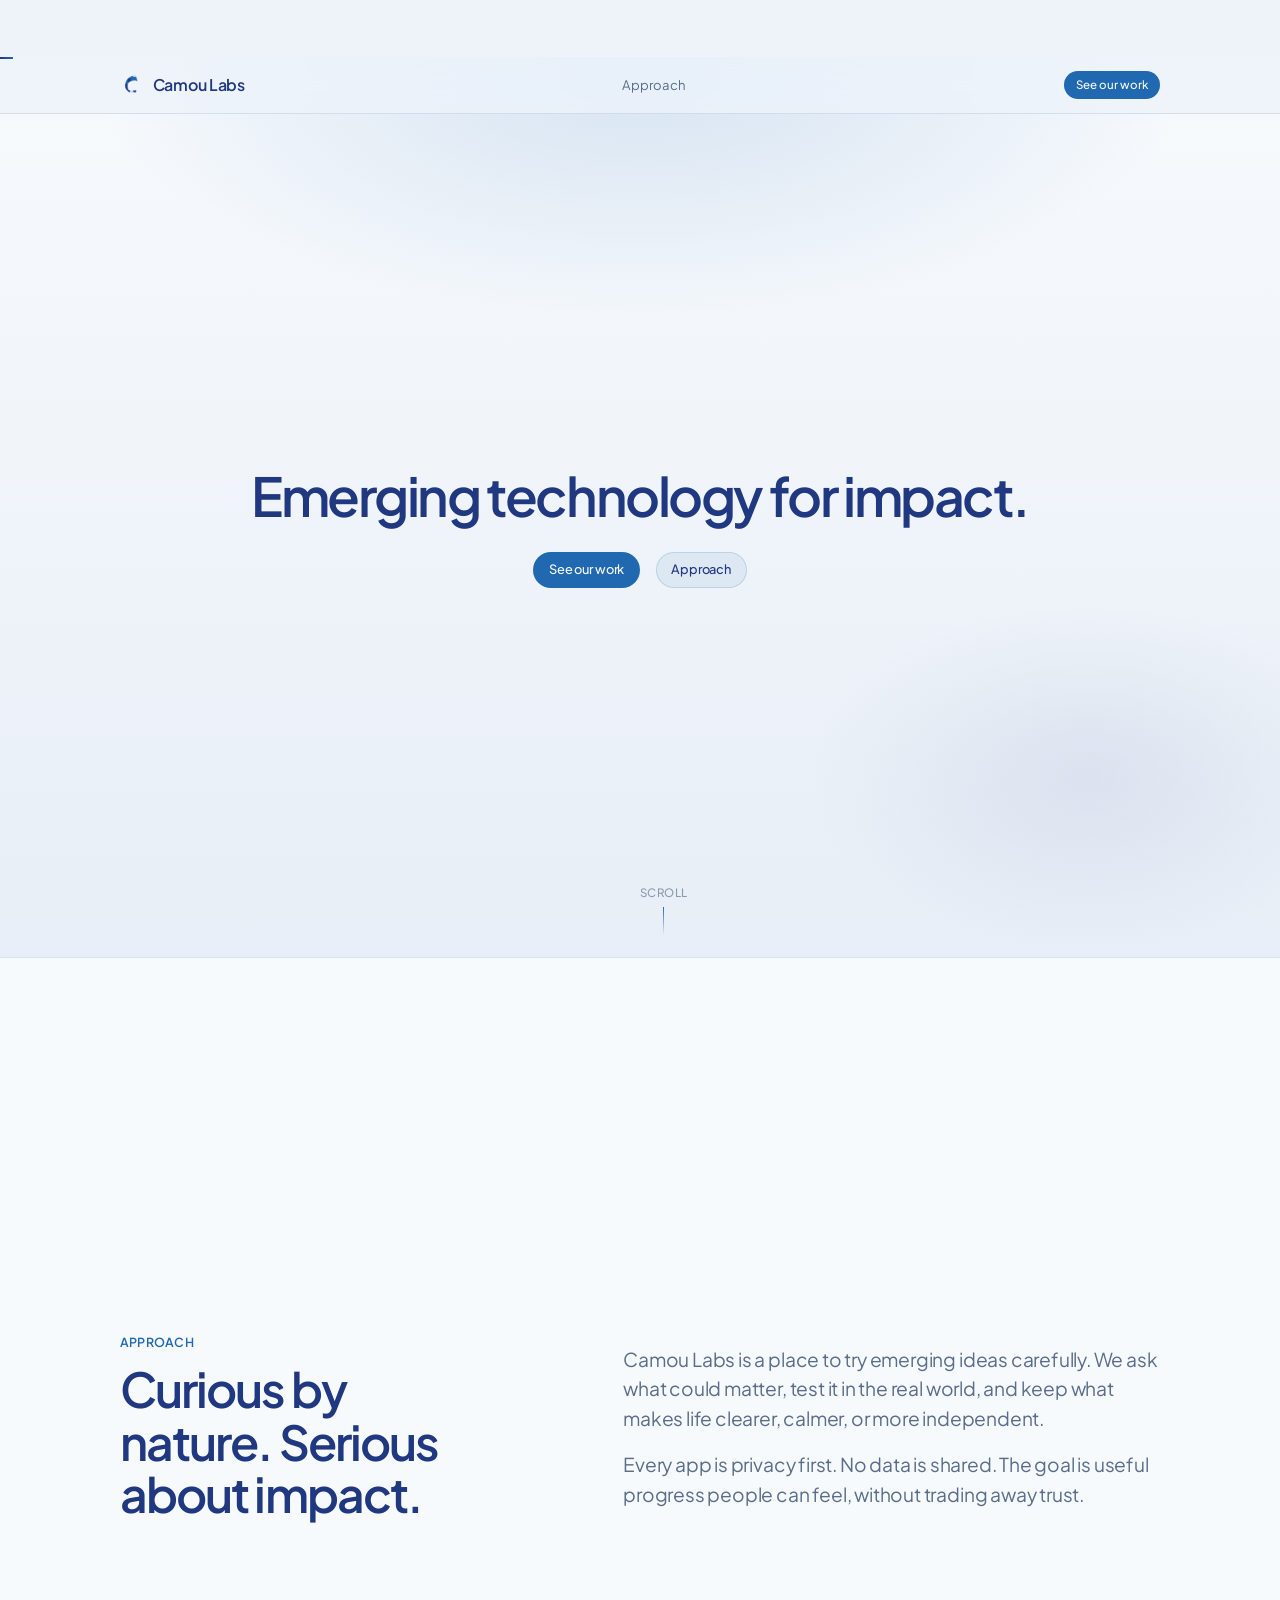
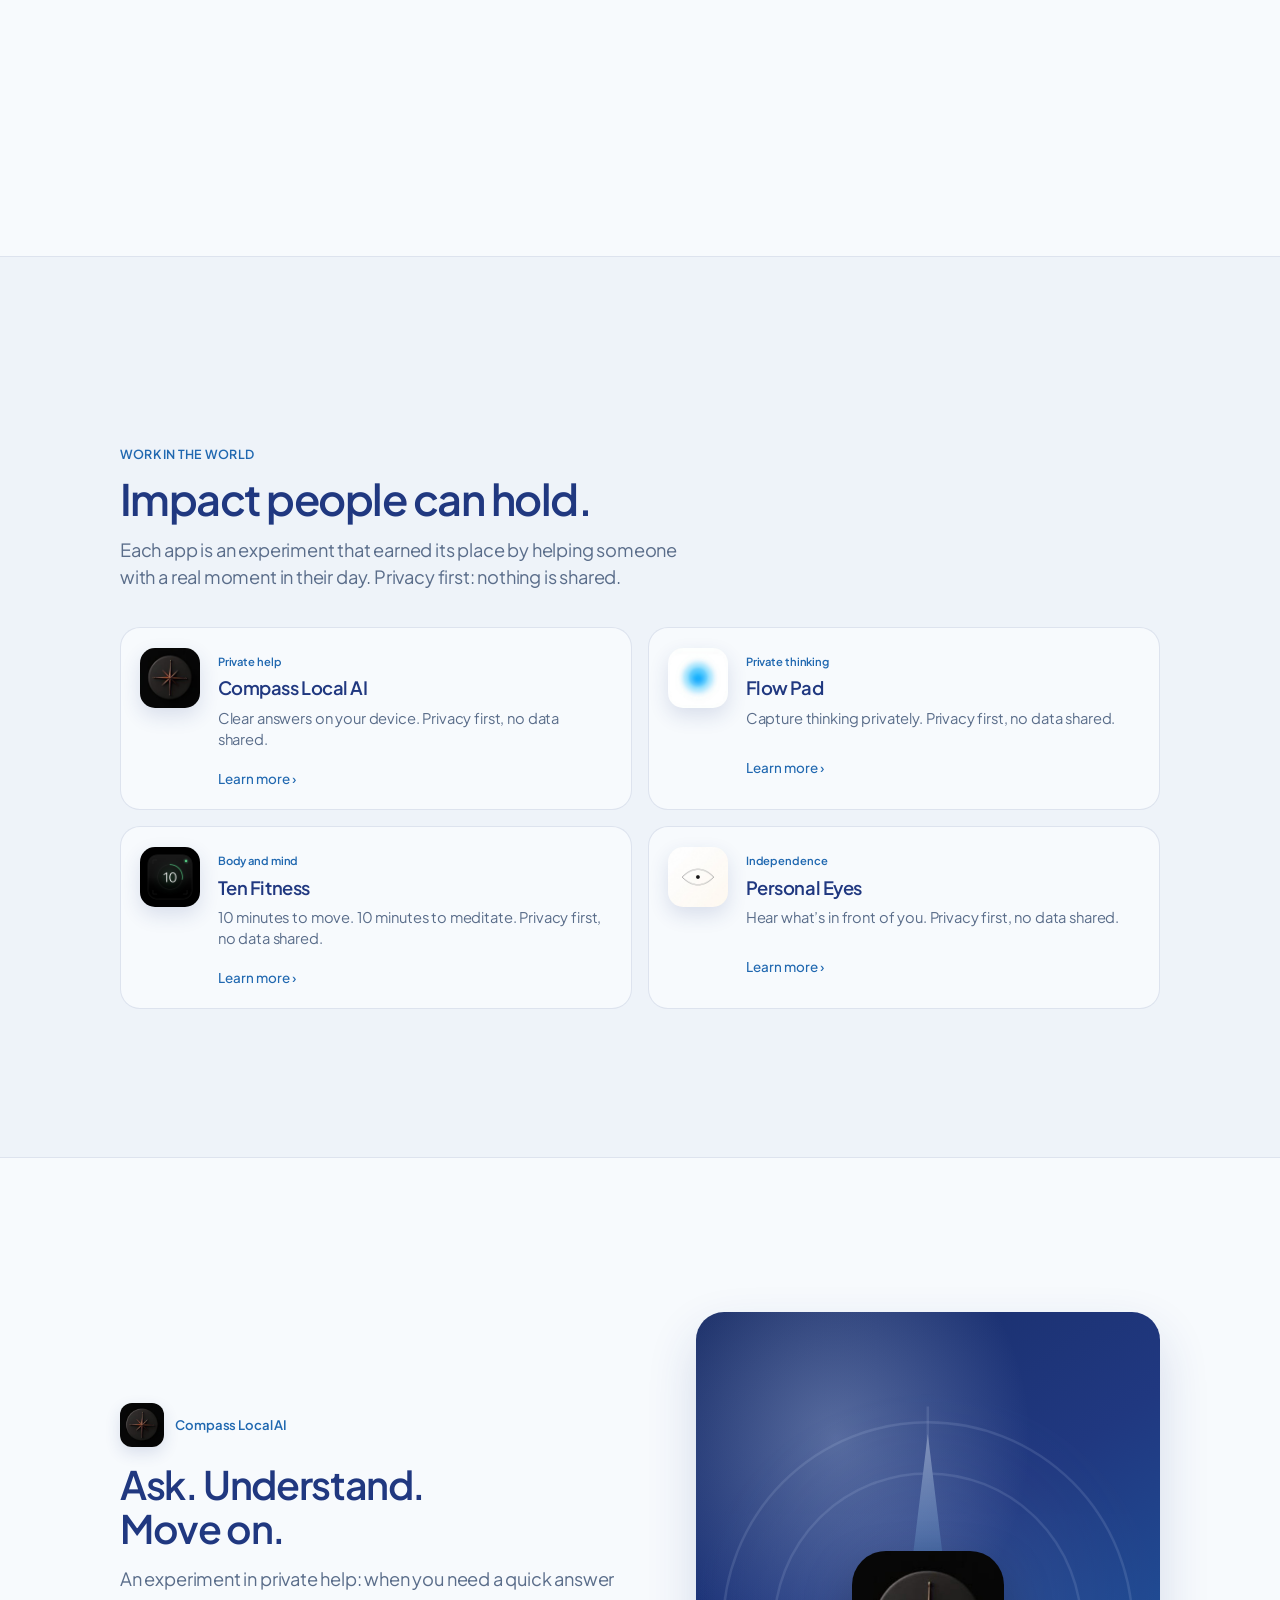
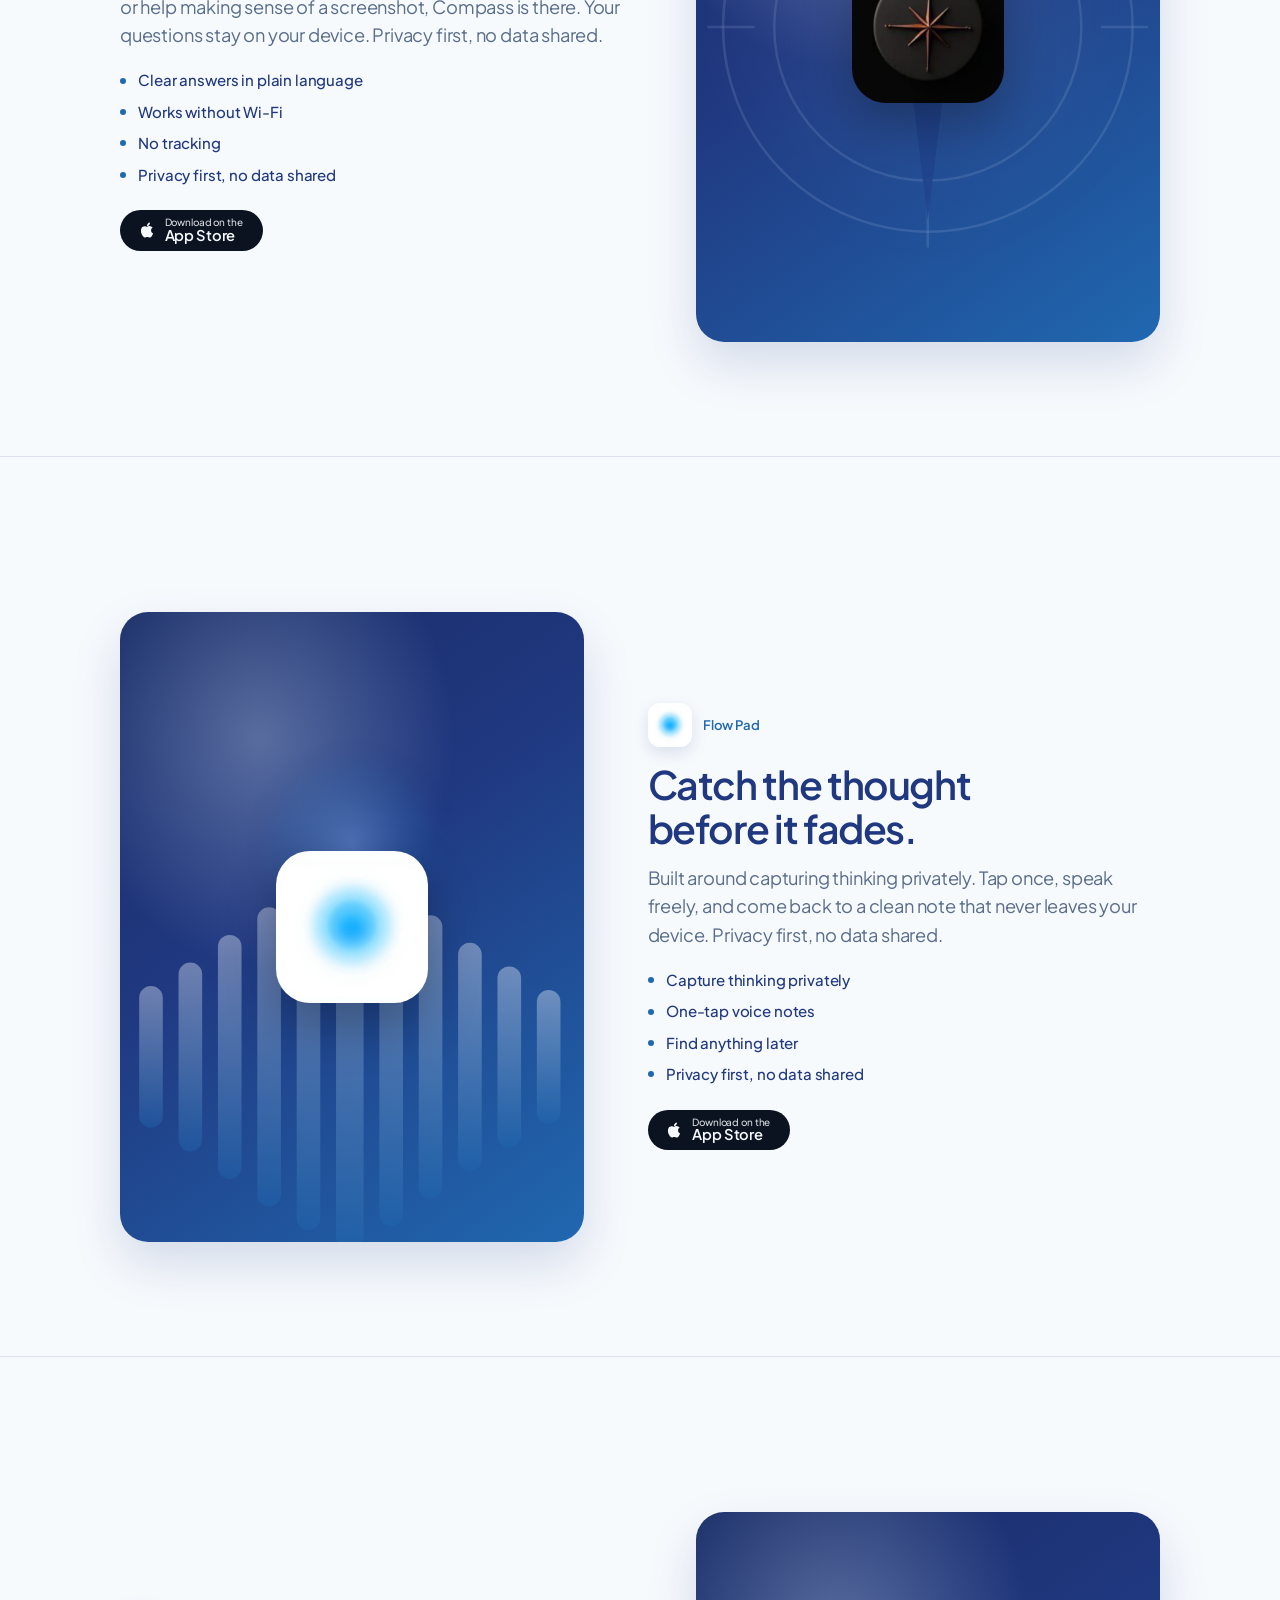
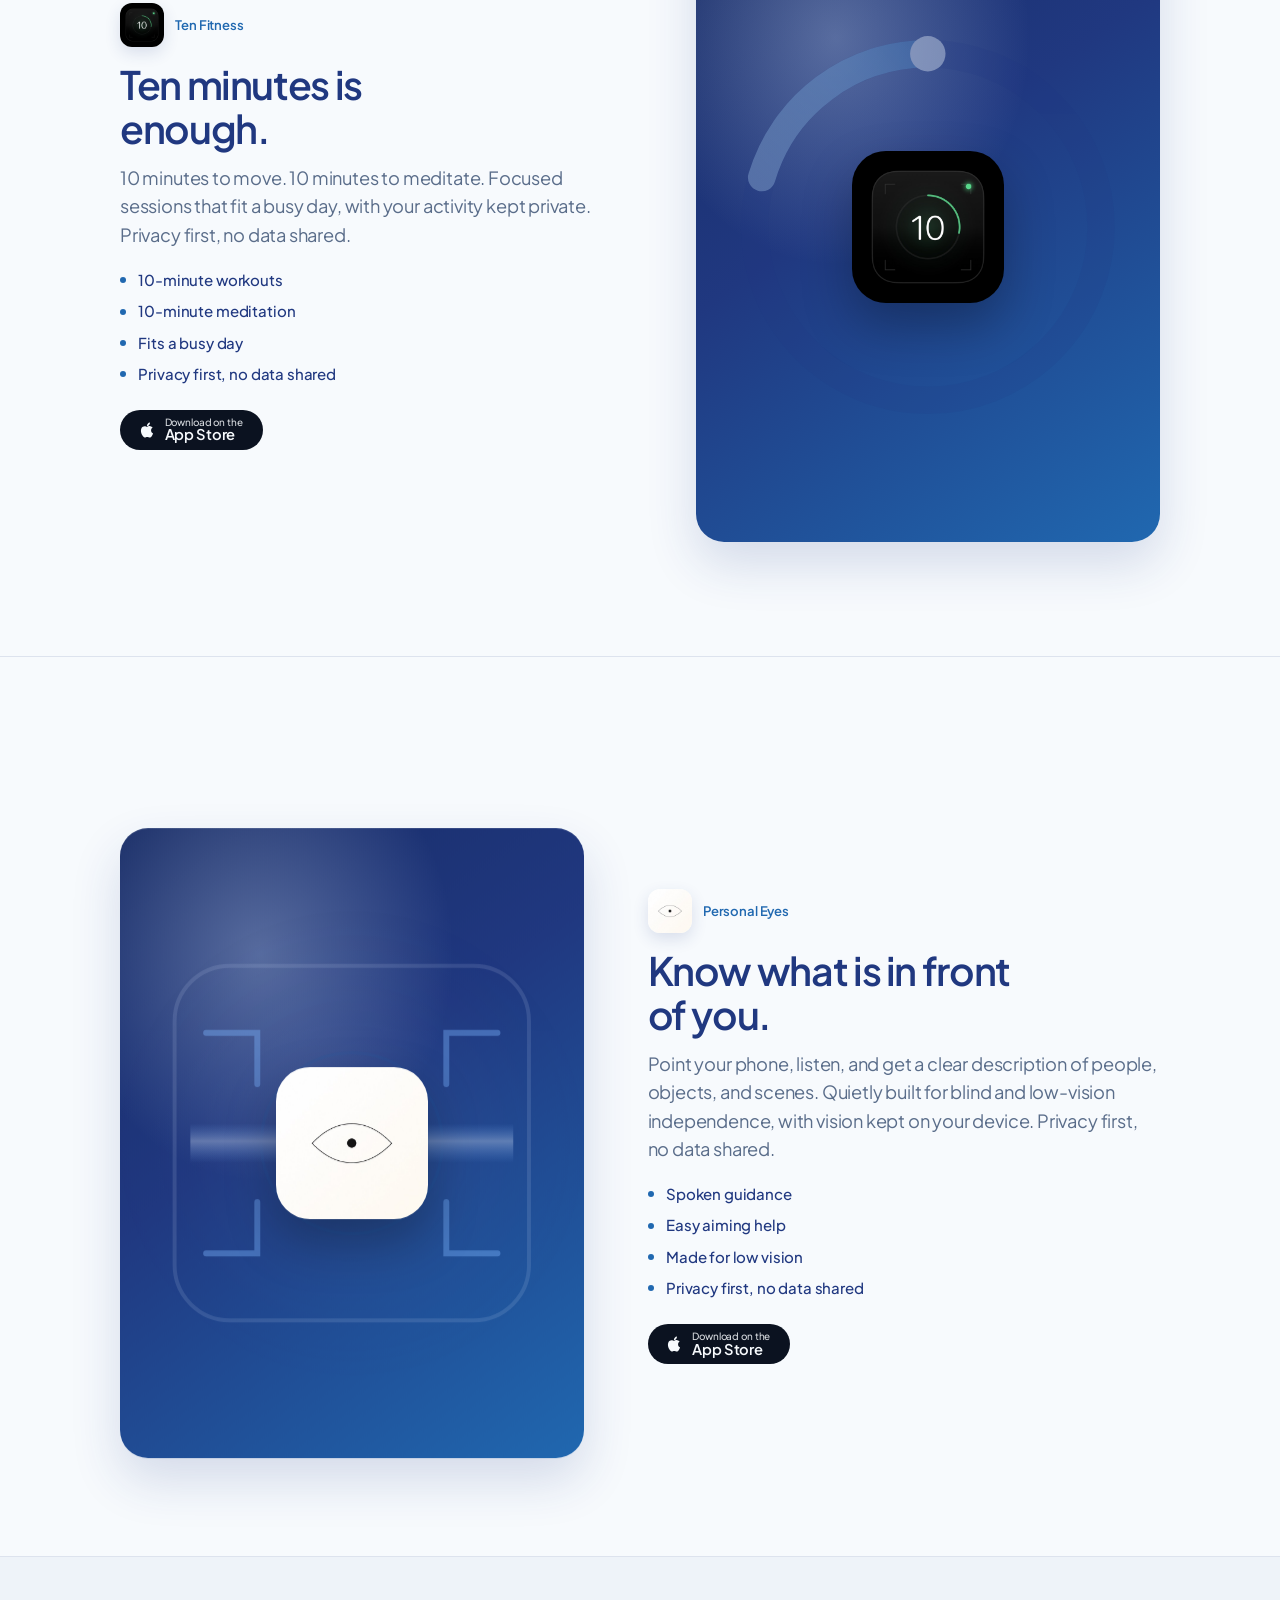
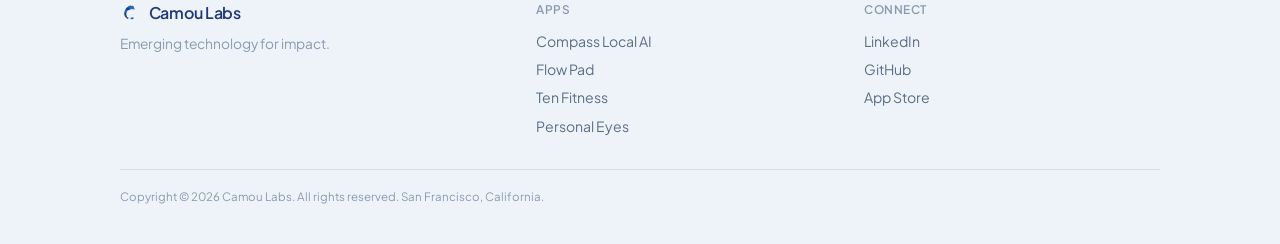
==== commit 0e704f99: "Match hero CTAs as smaller paired buttons. Co-authored-by: Cursor <cursoragent@cursor.com>" ====
--- a/index.html
+++ b/index.html
@@ -110,11 +110,11 @@
   }
   .nav-links a:hover { color: var(--ink); }
   .nav-cta {
-    font-size: 0.78rem;
+    font-size: 0.72rem;
     font-weight: 500;
     color: var(--on-accent);
     background: var(--accent);
-    padding: 0.45rem 0.95rem;
+    padding: 0.35rem 0.75rem;
     border-radius: 980px;
     transition: background .2s ease;
   }
@@ -204,13 +204,14 @@
     align-items: center;
     justify-content: center;
     gap: 0.3rem;
-    min-height: 44px;
-    padding: 0.65rem 1.2rem;
+    min-height: 36px;
+    padding: 0.4rem 0.9rem;
     border-radius: 980px;
-    font-size: 0.92rem;
+    font-size: 0.8rem;
     font-weight: 500;
     letter-spacing: -0.01em;
-    transition: transform .2s ease, background .2s ease, color .2s ease;
+    border: 1px solid transparent;
+    transition: transform .2s ease, background .2s ease, color .2s ease, border-color .2s ease;
   }
   .btn-primary {
     background: var(--accent);
@@ -220,9 +221,16 @@
     background: var(--accent-soft);
     transform: scale(1.02);
   }
-  .btn-text { color: var(--accent); }
-  .btn-text:hover { color: var(--navy); }
-  .chev { font-size: 1.05em; }
+  .btn-secondary {
+    background: rgba(32, 104, 176, 0.08);
+    color: var(--navy);
+    border-color: rgba(32, 104, 176, 0.18);
+  }
+  .btn-secondary:hover {
+    background: rgba(32, 104, 176, 0.14);
+    border-color: rgba(32, 104, 176, 0.28);
+    transform: scale(1.02);
+  }
 
   /* Shared section */
   .section > .wrap,
@@ -711,7 +719,7 @@
     .reveal,
     .benefits li { opacity: 1; transform: none; filter: none; transition: none; }
     .hero h1, .hero-actions, .scroll-cue { animation: none; }
-    a.app-card:hover, .btn-primary:hover, .btn-appstore:hover { transform: none; }
+    a.app-card:hover, .btn-primary:hover, .btn-secondary:hover, .btn-appstore:hover { transform: none; }
     .viz .spin-slow,
     .viz .spin-med,
     .viz .needle,
@@ -746,8 +754,8 @@
     .brand { font-size: 0.95rem; }
     .brand img { width: 22px; height: 22px; }
     .nav-cta {
-      font-size: 0.74rem;
-      padding: 0.4rem 0.8rem;
+      font-size: 0.7rem;
+      padding: 0.32rem 0.7rem;
       white-space: nowrap;
     }
 
@@ -781,9 +789,9 @@
       gap: 0.55rem 0.85rem;
     }
     .hero-actions .btn {
-      min-height: 42px;
-      padding: 0.55rem 1.05rem;
-      font-size: 0.88rem;
+      min-height: 34px;
+      padding: 0.38rem 0.85rem;
+      font-size: 0.78rem;
     }
     .scroll-cue { display: none; }
 
@@ -909,7 +917,7 @@
       <h1>Emerging technology for impact.</h1>
       <div class="hero-actions">
         <a class="btn btn-primary" href="#apps">See our work</a>
-        <a class="btn btn-text" href="#mission">Our approach <span class="chev" aria-hidden="true">›</span></a>
+        <a class="btn btn-secondary" href="#mission">Approach</a>
       </div>
     </div>
     <a class="scroll-cue" href="#mission" aria-label="Scroll to approach">
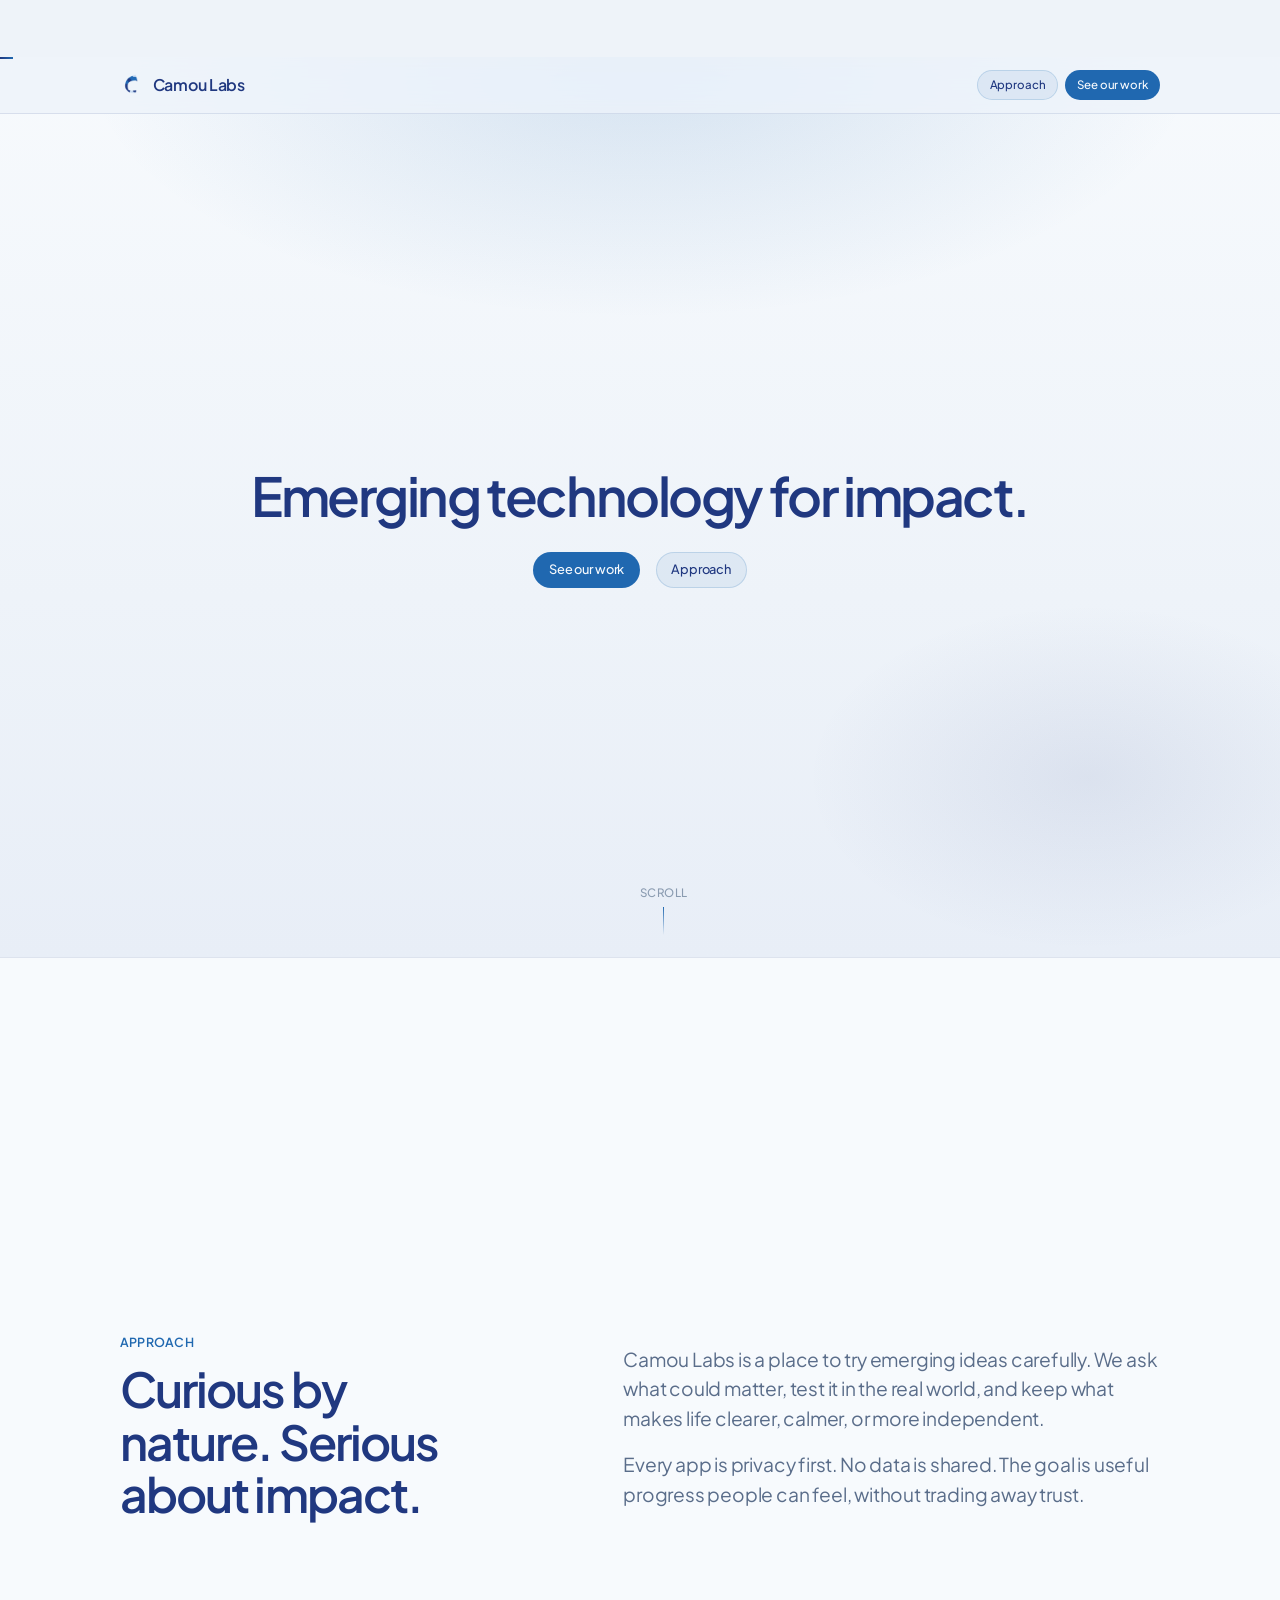
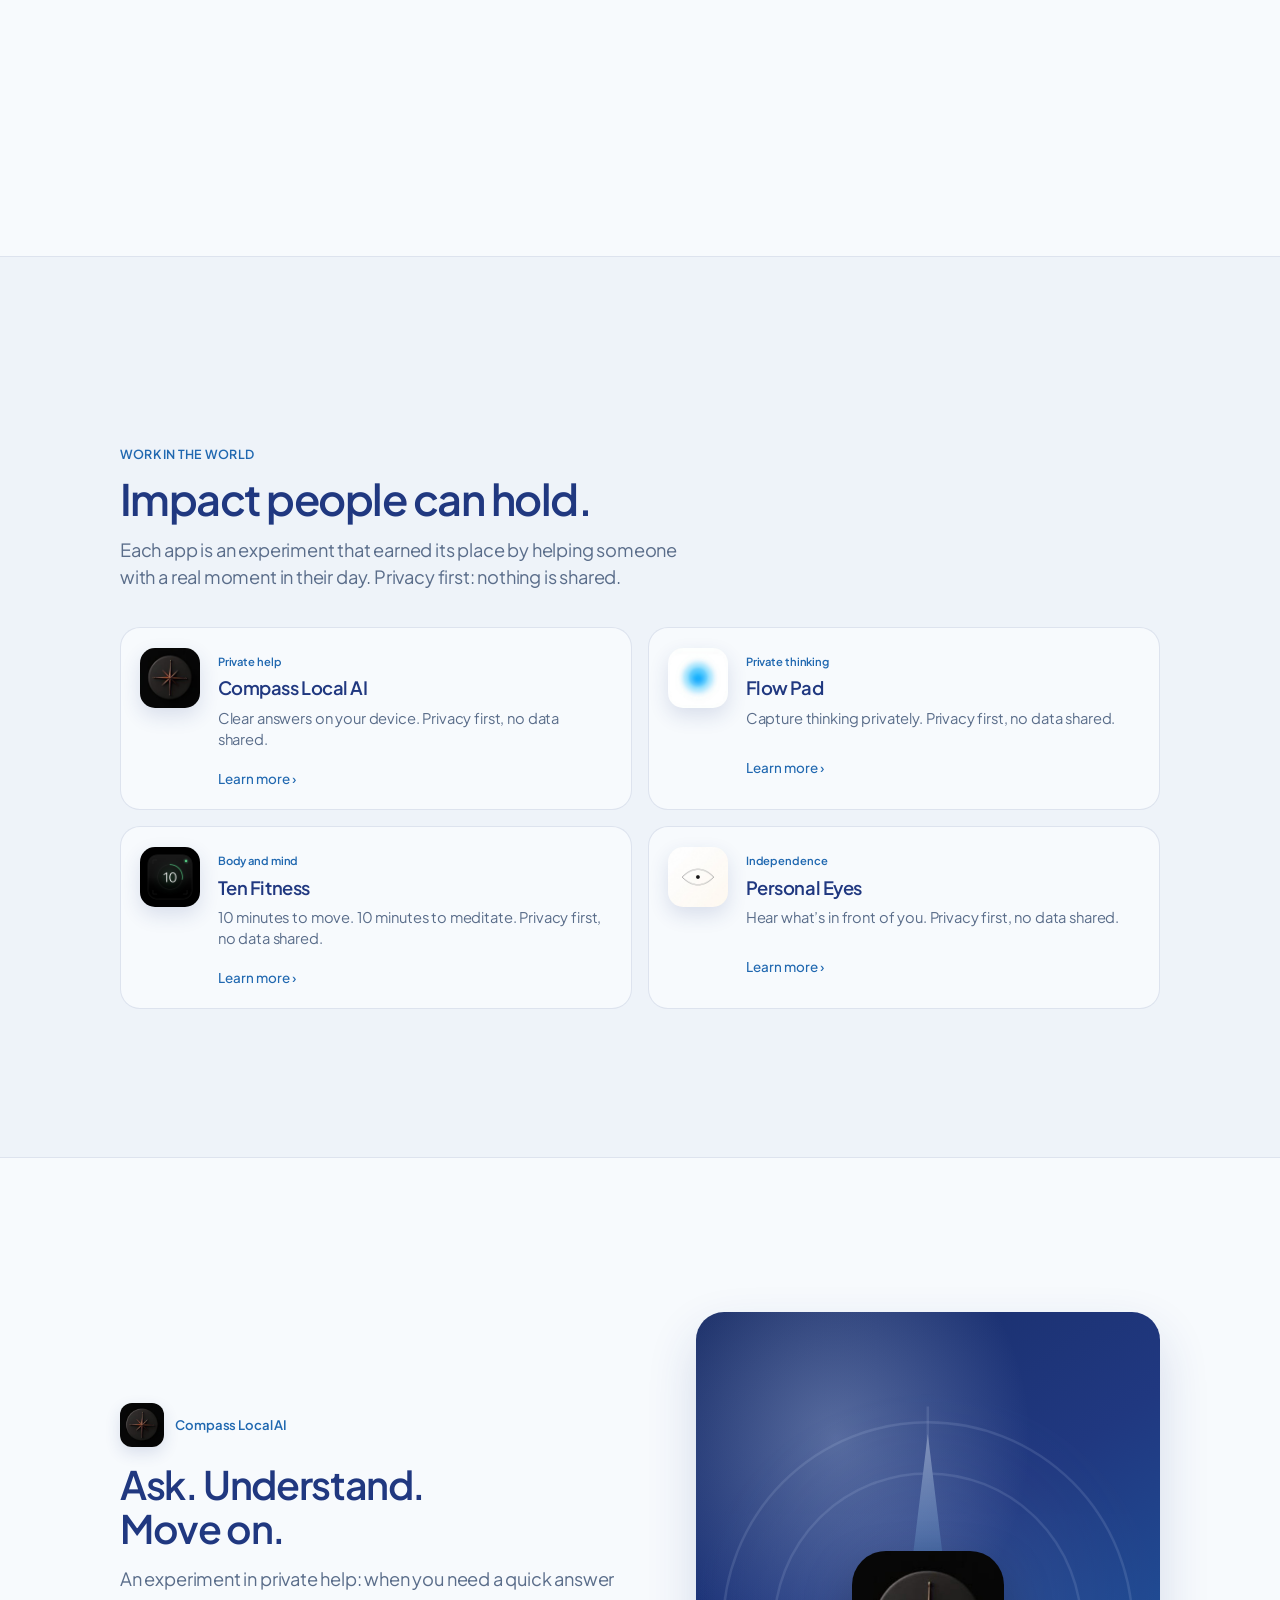
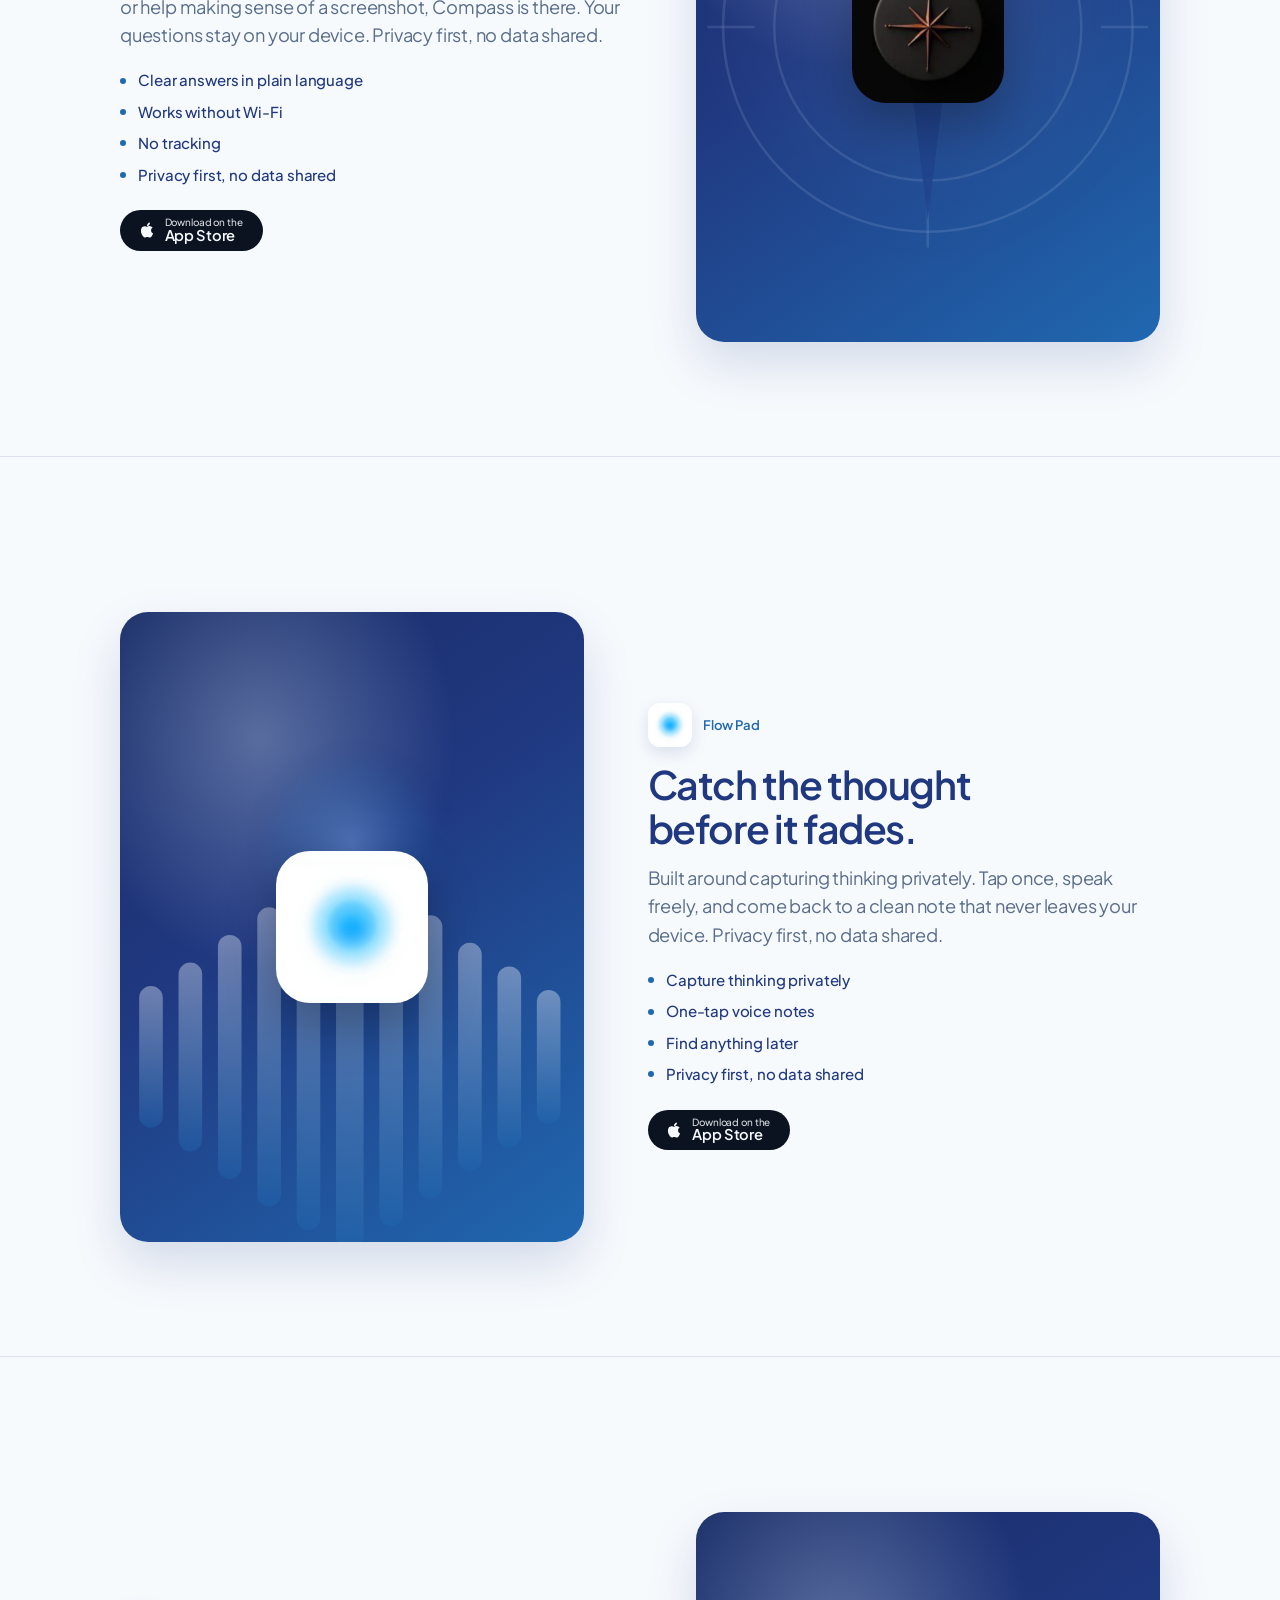
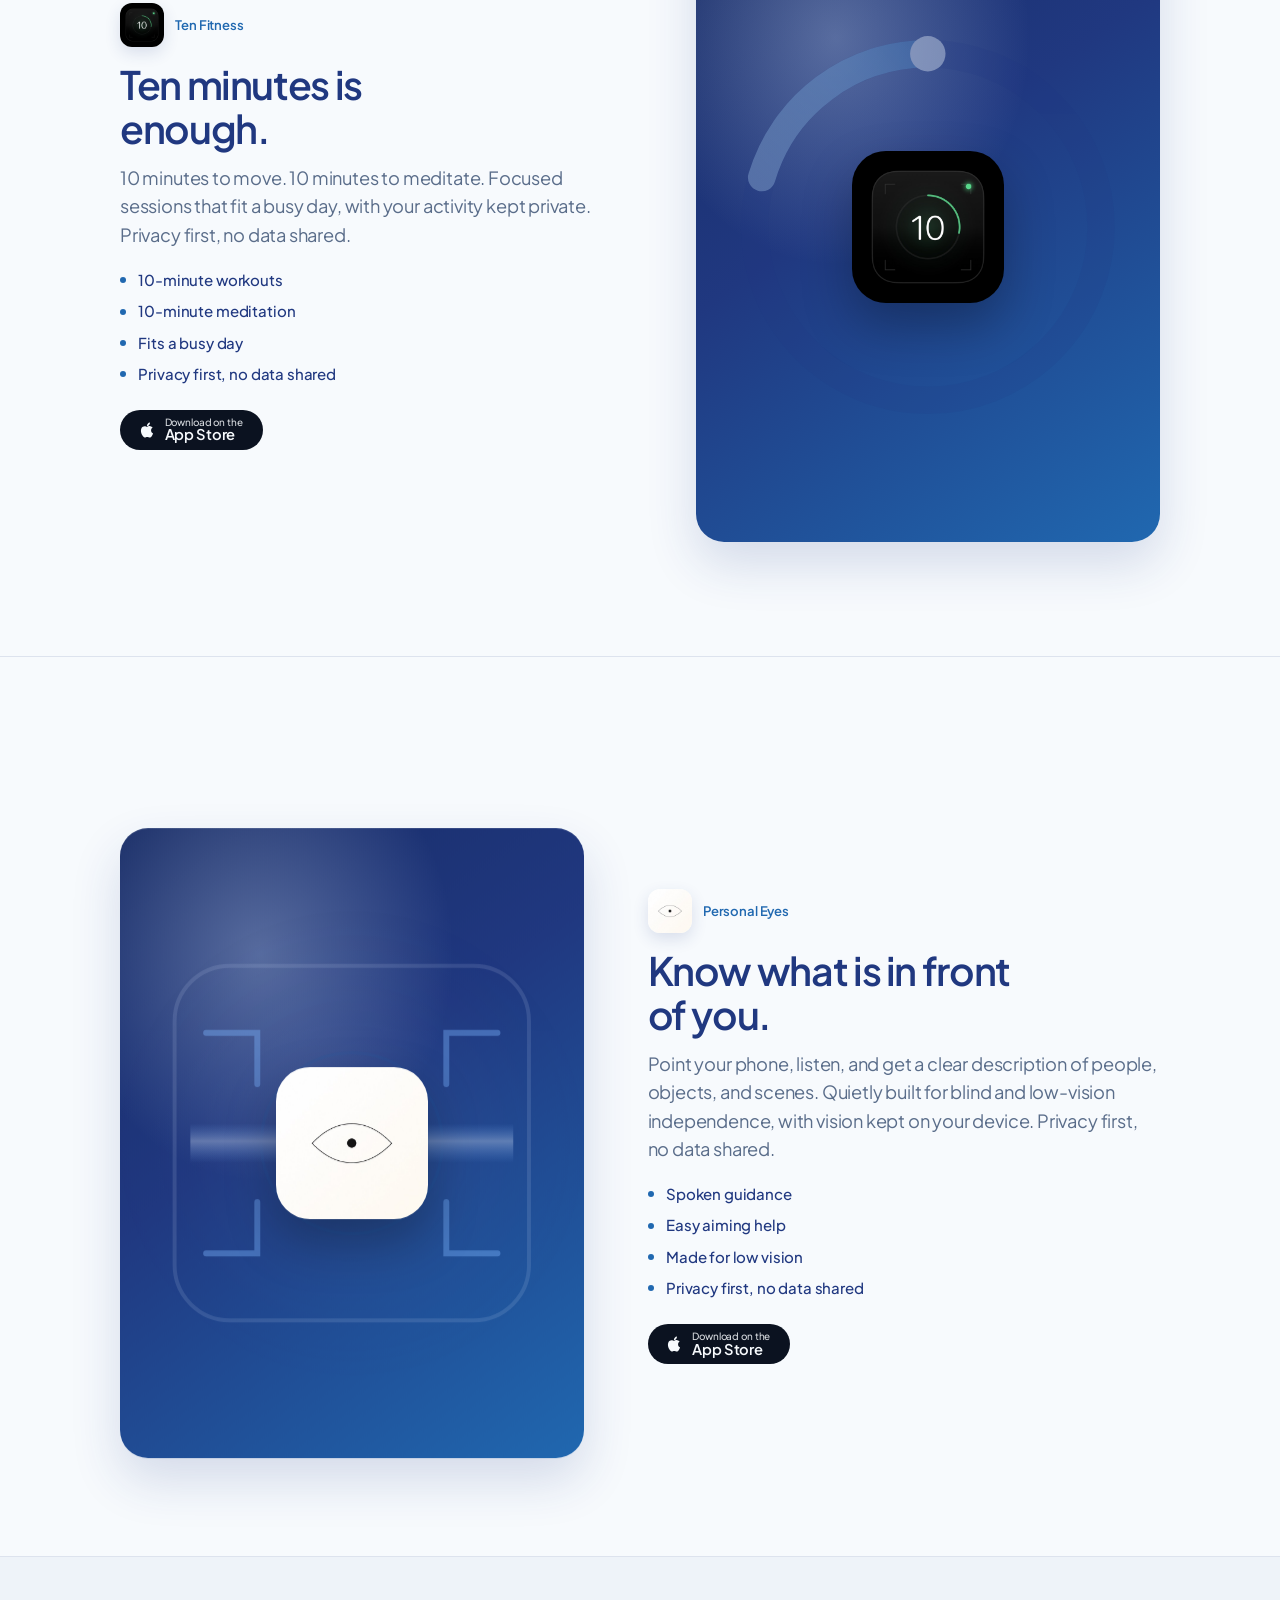
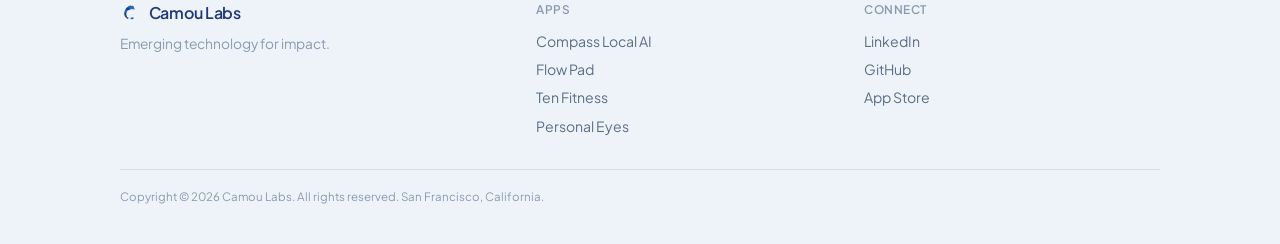
==== commit 254f49db: "Style nav Approach as a small secondary pill button. Co-authored-by: Cursor <cursoragent@cursor.com>" ====
--- a/index.html
+++ b/index.html
@@ -97,28 +97,38 @@
     height: 24px;
     border-radius: 6px;
   }
-  .nav-links {
-    display: none;
+  .nav-actions {
+    display: flex;
     align-items: center;
-    gap: 1.35rem;
-  }
-  @media (min-width: 820px) { .nav-links { display: flex; } }
-  .nav-links a {
-    font-size: 0.82rem;
-    color: var(--muted);
-    transition: color .2s ease;
-  }
-  .nav-links a:hover { color: var(--ink); }
-  .nav-cta {
+    gap: 0.45rem;
+  }
+  .nav-btn {
+    display: inline-flex;
+    align-items: center;
+    justify-content: center;
+    min-height: 30px;
+    padding: 0.3rem 0.7rem;
+    border-radius: 980px;
     font-size: 0.72rem;
     font-weight: 500;
+    letter-spacing: -0.01em;
+    border: 1px solid transparent;
+    transition: background .2s ease, color .2s ease, border-color .2s ease;
+  }
+  .nav-btn-secondary {
+    color: var(--navy);
+    background: rgba(32, 104, 176, 0.08);
+    border-color: rgba(32, 104, 176, 0.18);
+  }
+  .nav-btn-secondary:hover {
+    background: rgba(32, 104, 176, 0.14);
+    border-color: rgba(32, 104, 176, 0.28);
+  }
+  .nav-btn-primary {
     color: var(--on-accent);
     background: var(--accent);
-    padding: 0.35rem 0.75rem;
-    border-radius: 980px;
-    transition: background .2s ease;
-  }
-  .nav-cta:hover { background: var(--accent-soft); }
+  }
+  .nav-btn-primary:hover { background: var(--accent-soft); }
 
   /* Full-viewport panels */
   .hero,
@@ -753,9 +763,10 @@
     }
     .brand { font-size: 0.95rem; }
     .brand img { width: 22px; height: 22px; }
-    .nav-cta {
+    .nav-btn {
+      min-height: 28px;
       font-size: 0.7rem;
-      padding: 0.32rem 0.7rem;
+      padding: 0.28rem 0.65rem;
       white-space: nowrap;
     }
 
@@ -905,10 +916,10 @@
         <img src="logo.png" alt="" width="24" height="24" />
         <span>Camou Labs</span>
       </a>
-      <div class="nav-links">
-        <a href="#mission">Approach</a>
+      <div class="nav-actions">
+        <a class="nav-btn nav-btn-secondary" href="#mission">Approach</a>
+        <a class="nav-btn nav-btn-primary" href="#apps">See our work</a>
       </div>
-      <a class="nav-cta" href="#apps">See our work</a>
     </div>
   </nav>
 
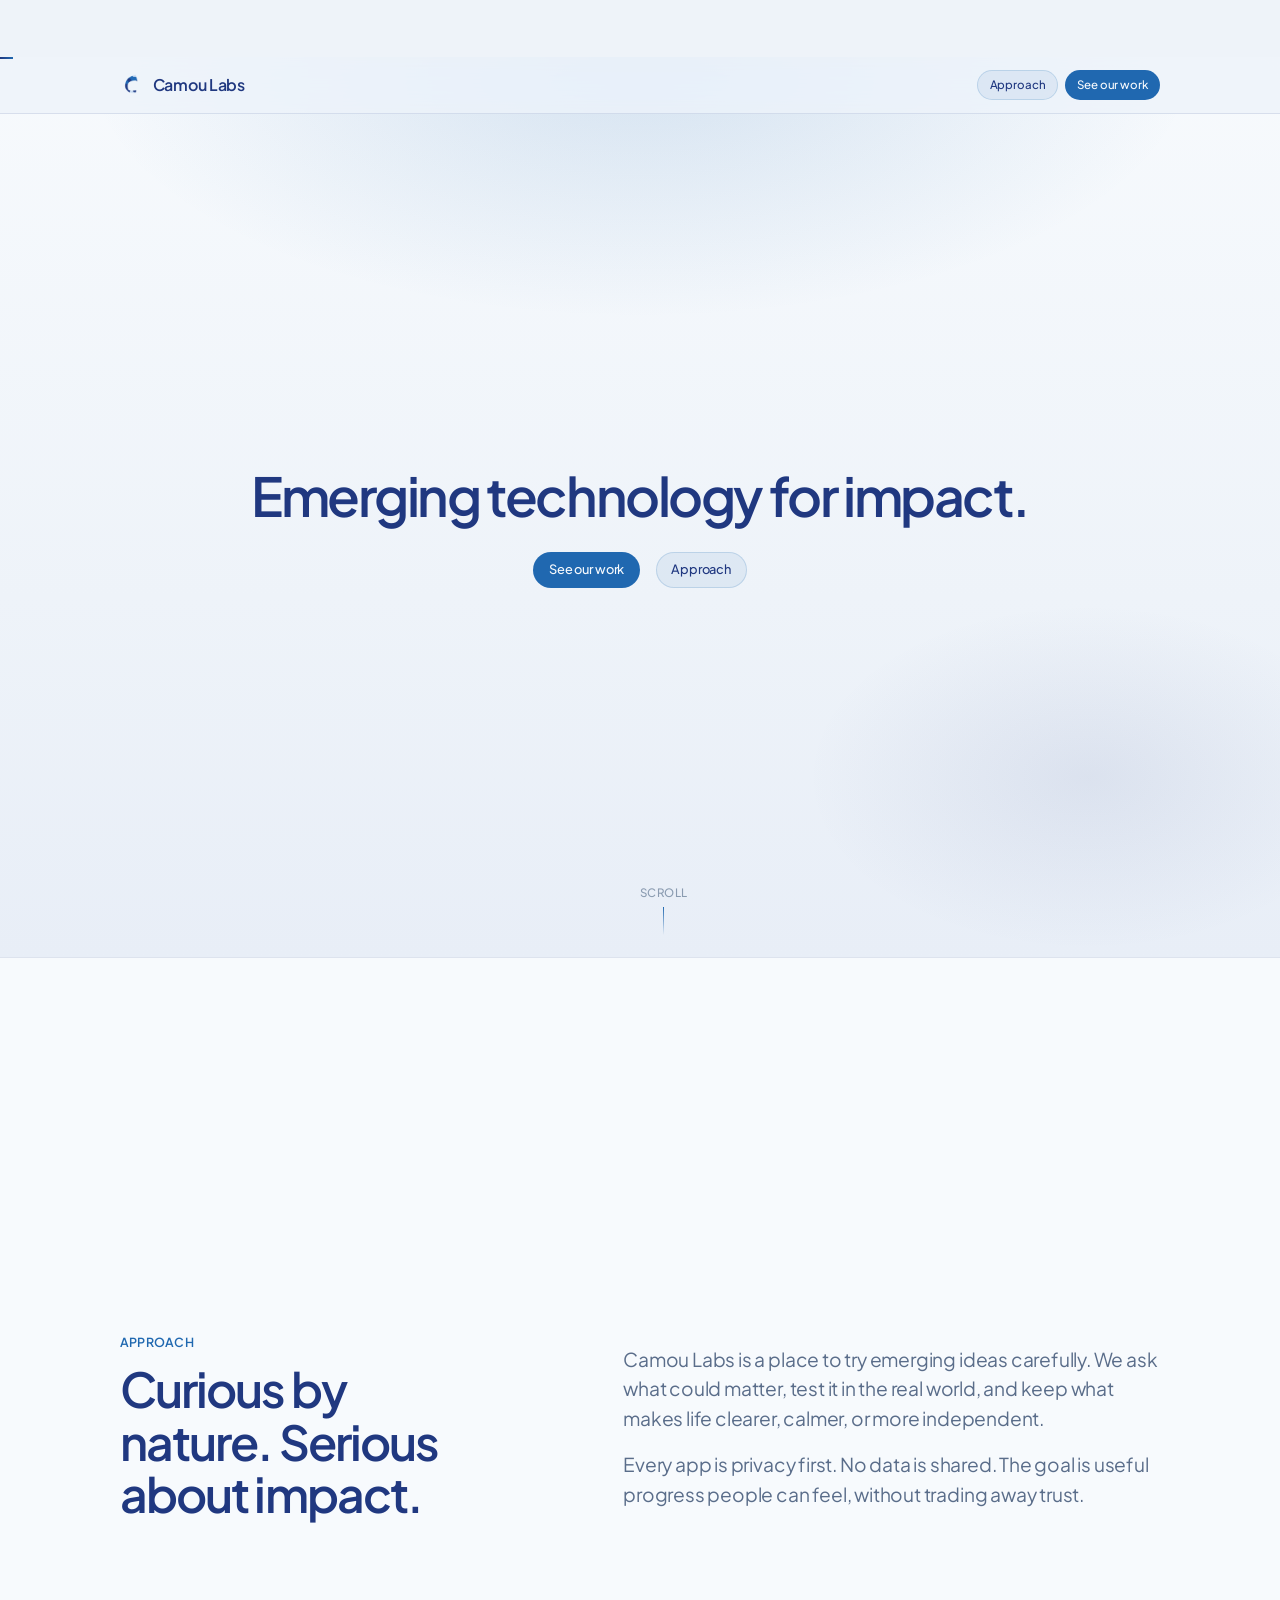
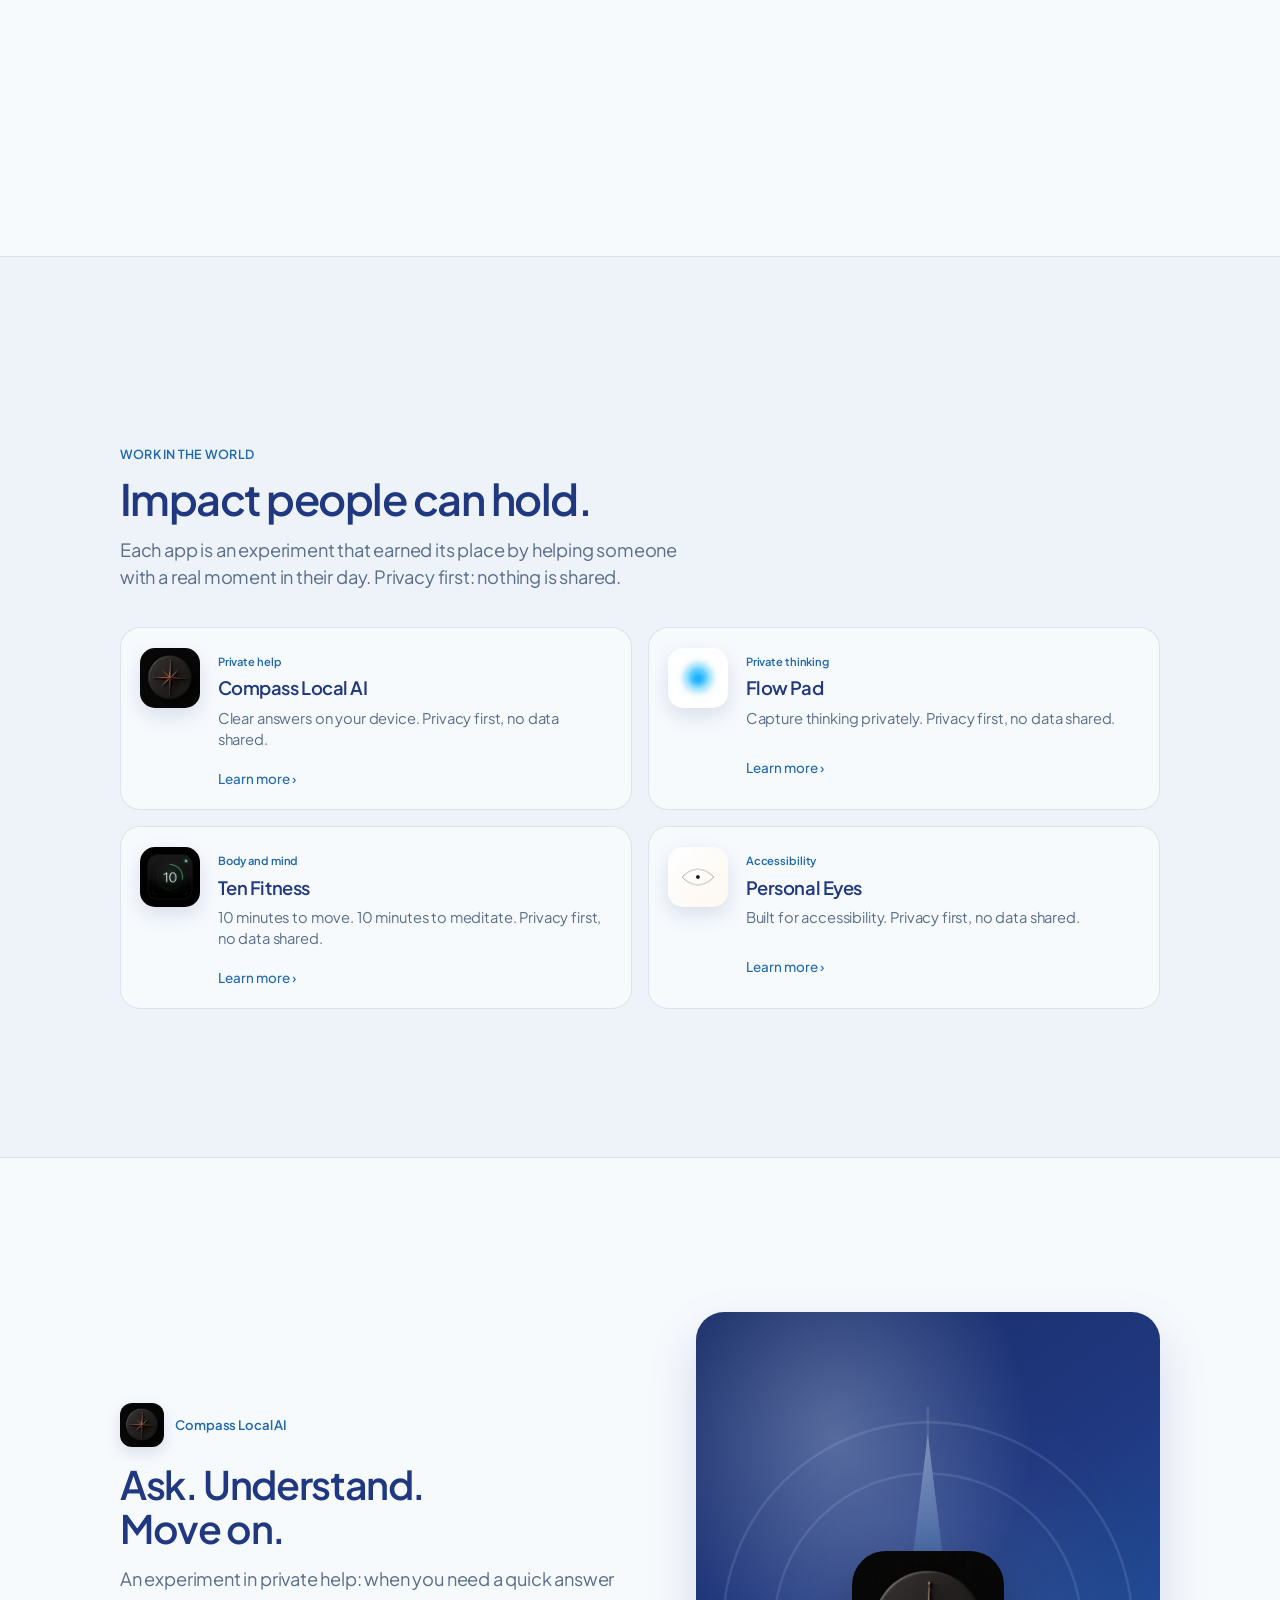
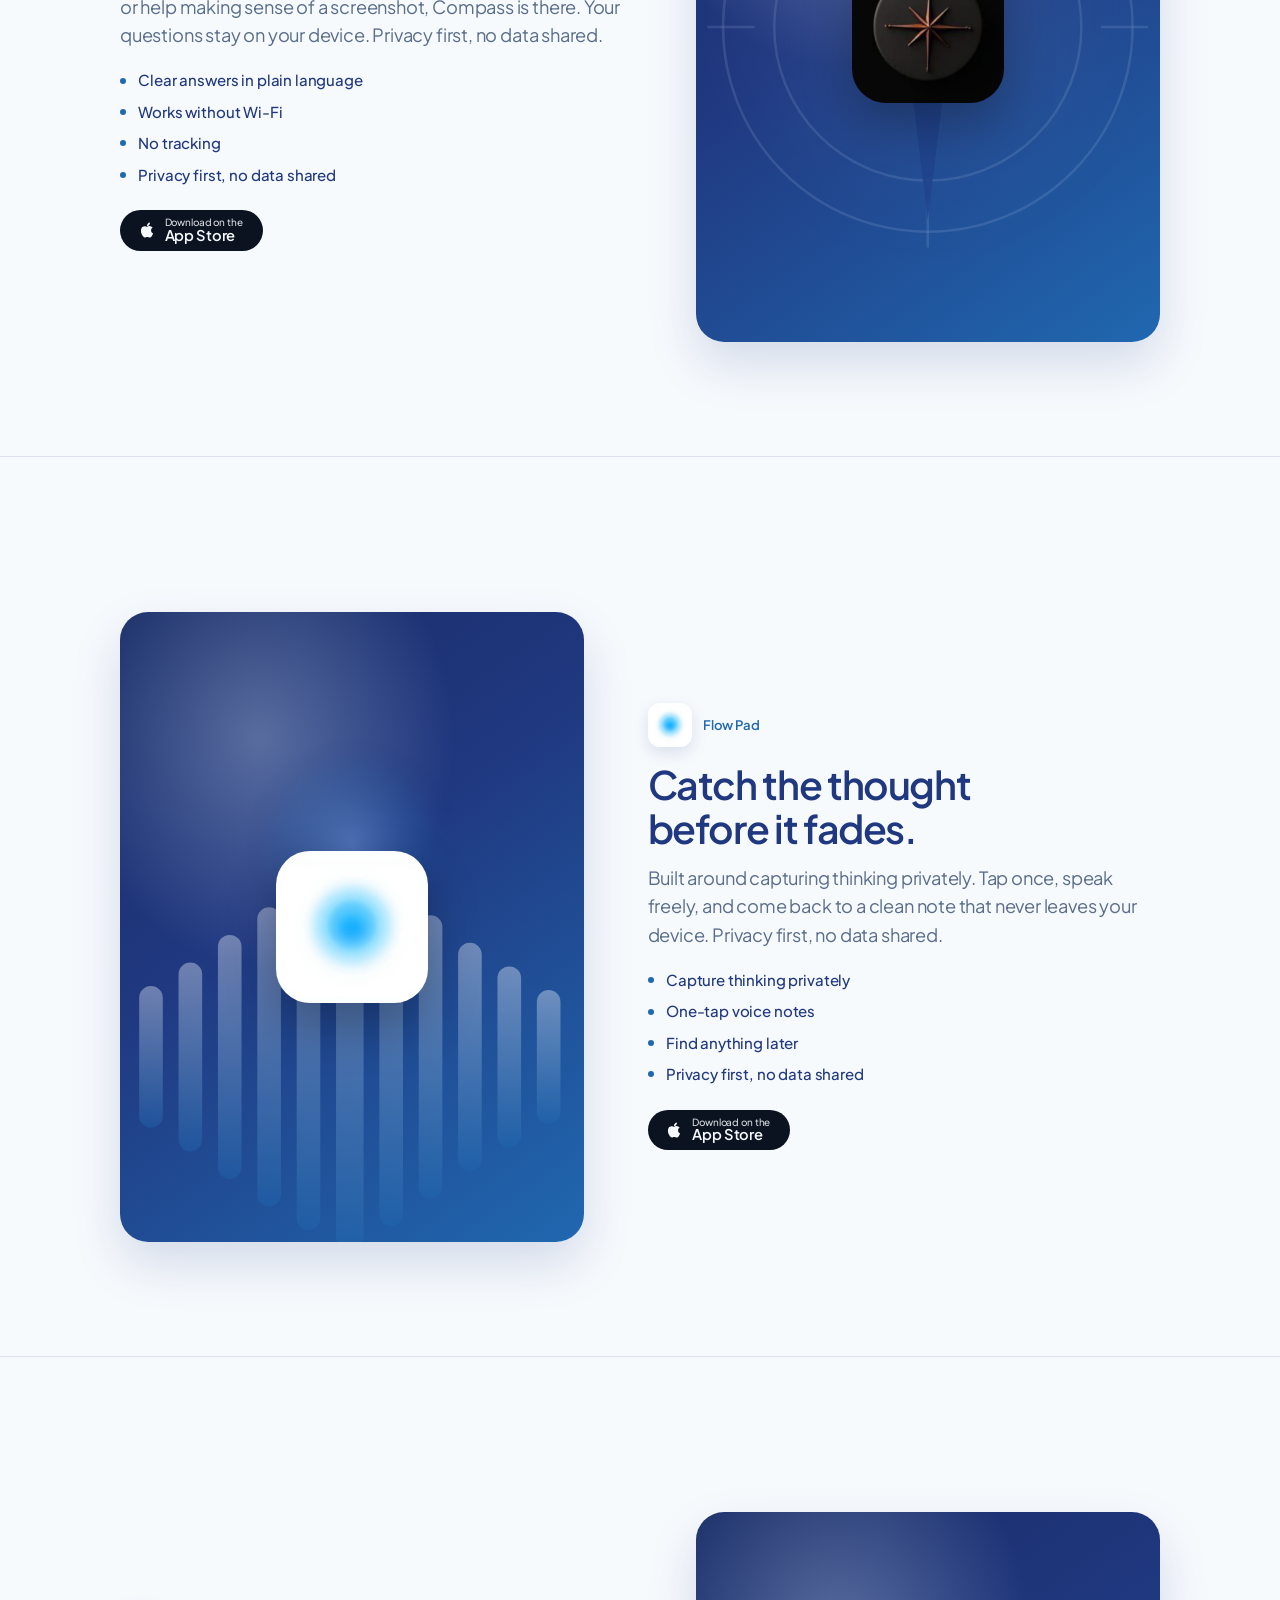
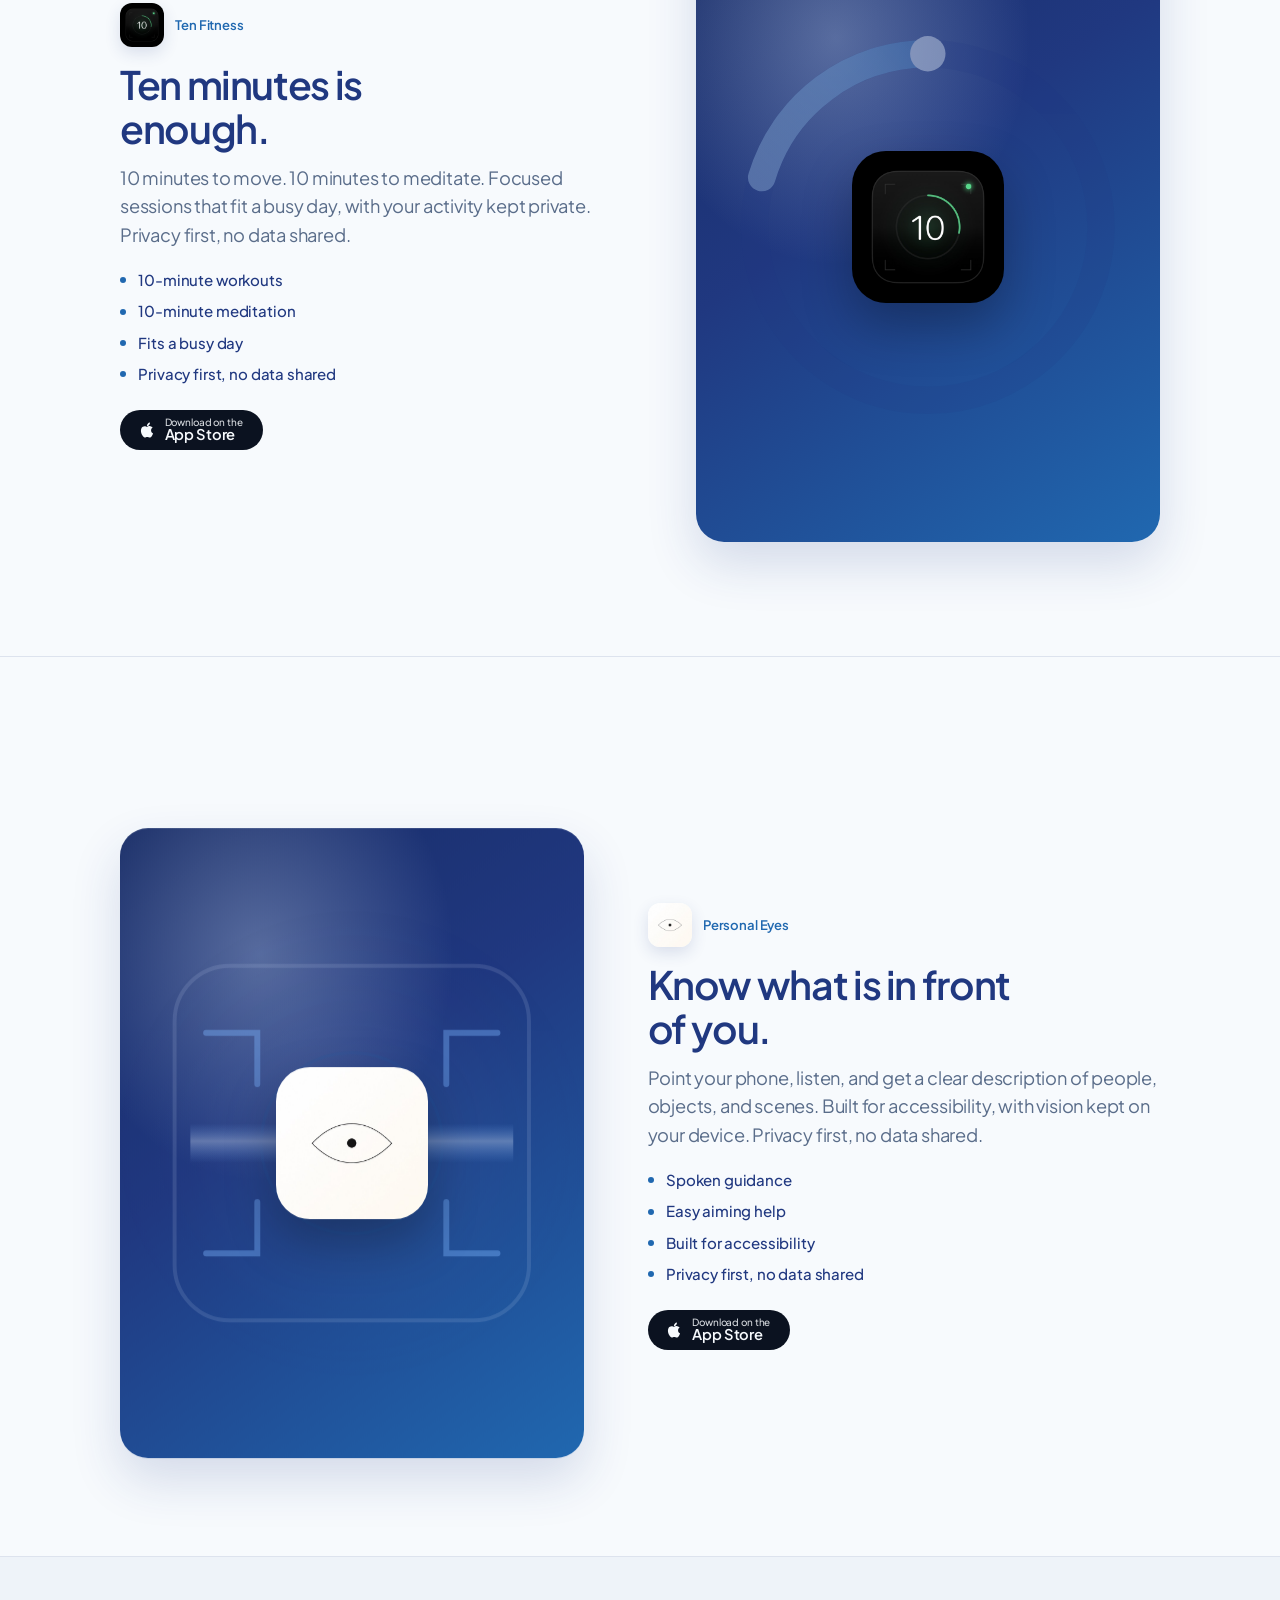
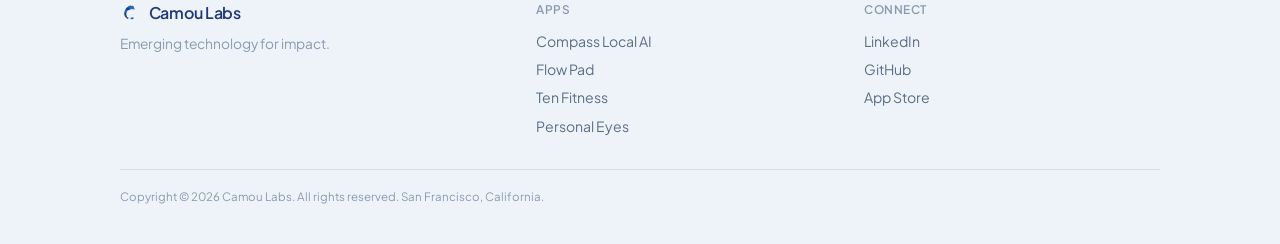
==== commit 197d505f: "Frame Personal Eyes around accessibility across the site. Co-authored-by: Cursor <cursoragent@cursor" ====
--- a/index.html
+++ b/index.html
@@ -988,9 +988,9 @@
         <a class="app-card reveal from-scale" href="#personaleyes">
           <img class="app-icon" src="apps/personaleyes.png" alt="" width="60" height="60" />
           <div class="app-card-body">
-            <p class="tag">Independence</p>
+            <p class="tag">Accessibility</p>
             <h3>Personal Eyes</h3>
-            <p>Hear what’s in front of you. Privacy first, no data shared.</p>
+            <p>Built for accessibility. Privacy first, no data shared.</p>
           </div>
           <span class="app-link">Learn more ›</span>
         </a>
@@ -1154,11 +1154,11 @@
             <span>Personal Eyes</span>
           </div>
           <h3>Know what is in front of you.</h3>
-          <p>Point your phone, listen, and get a clear description of people, objects, and scenes. Quietly built for blind and low-vision independence, with vision kept on your device. Privacy first, no data shared.</p>
+          <p>Point your phone, listen, and get a clear description of people, objects, and scenes. Built for accessibility, with vision kept on your device. Privacy first, no data shared.</p>
           <ul class="benefits">
             <li>Spoken guidance</li>
             <li>Easy aiming help</li>
-            <li>Made for low vision</li>
+            <li>Built for accessibility</li>
             <li>Privacy first, no data shared</li>
           </ul>
           <div class="product-actions">
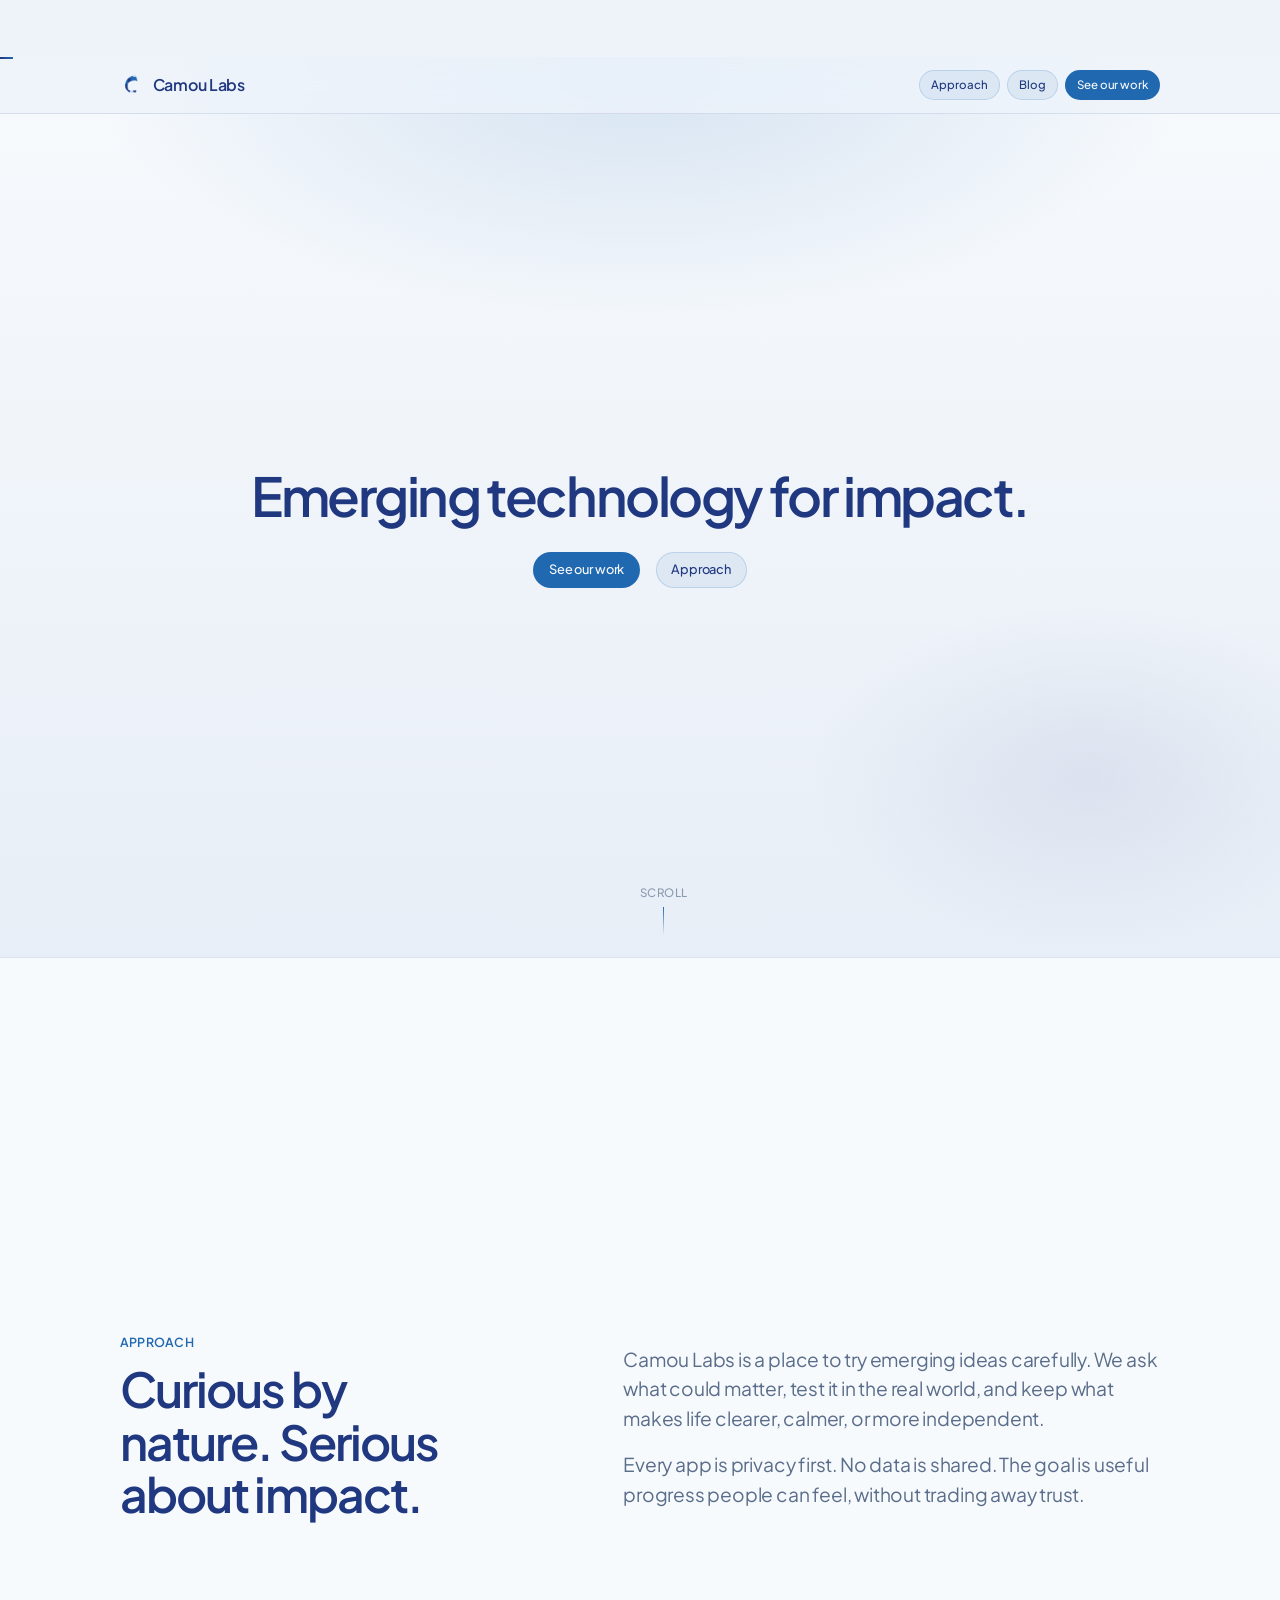
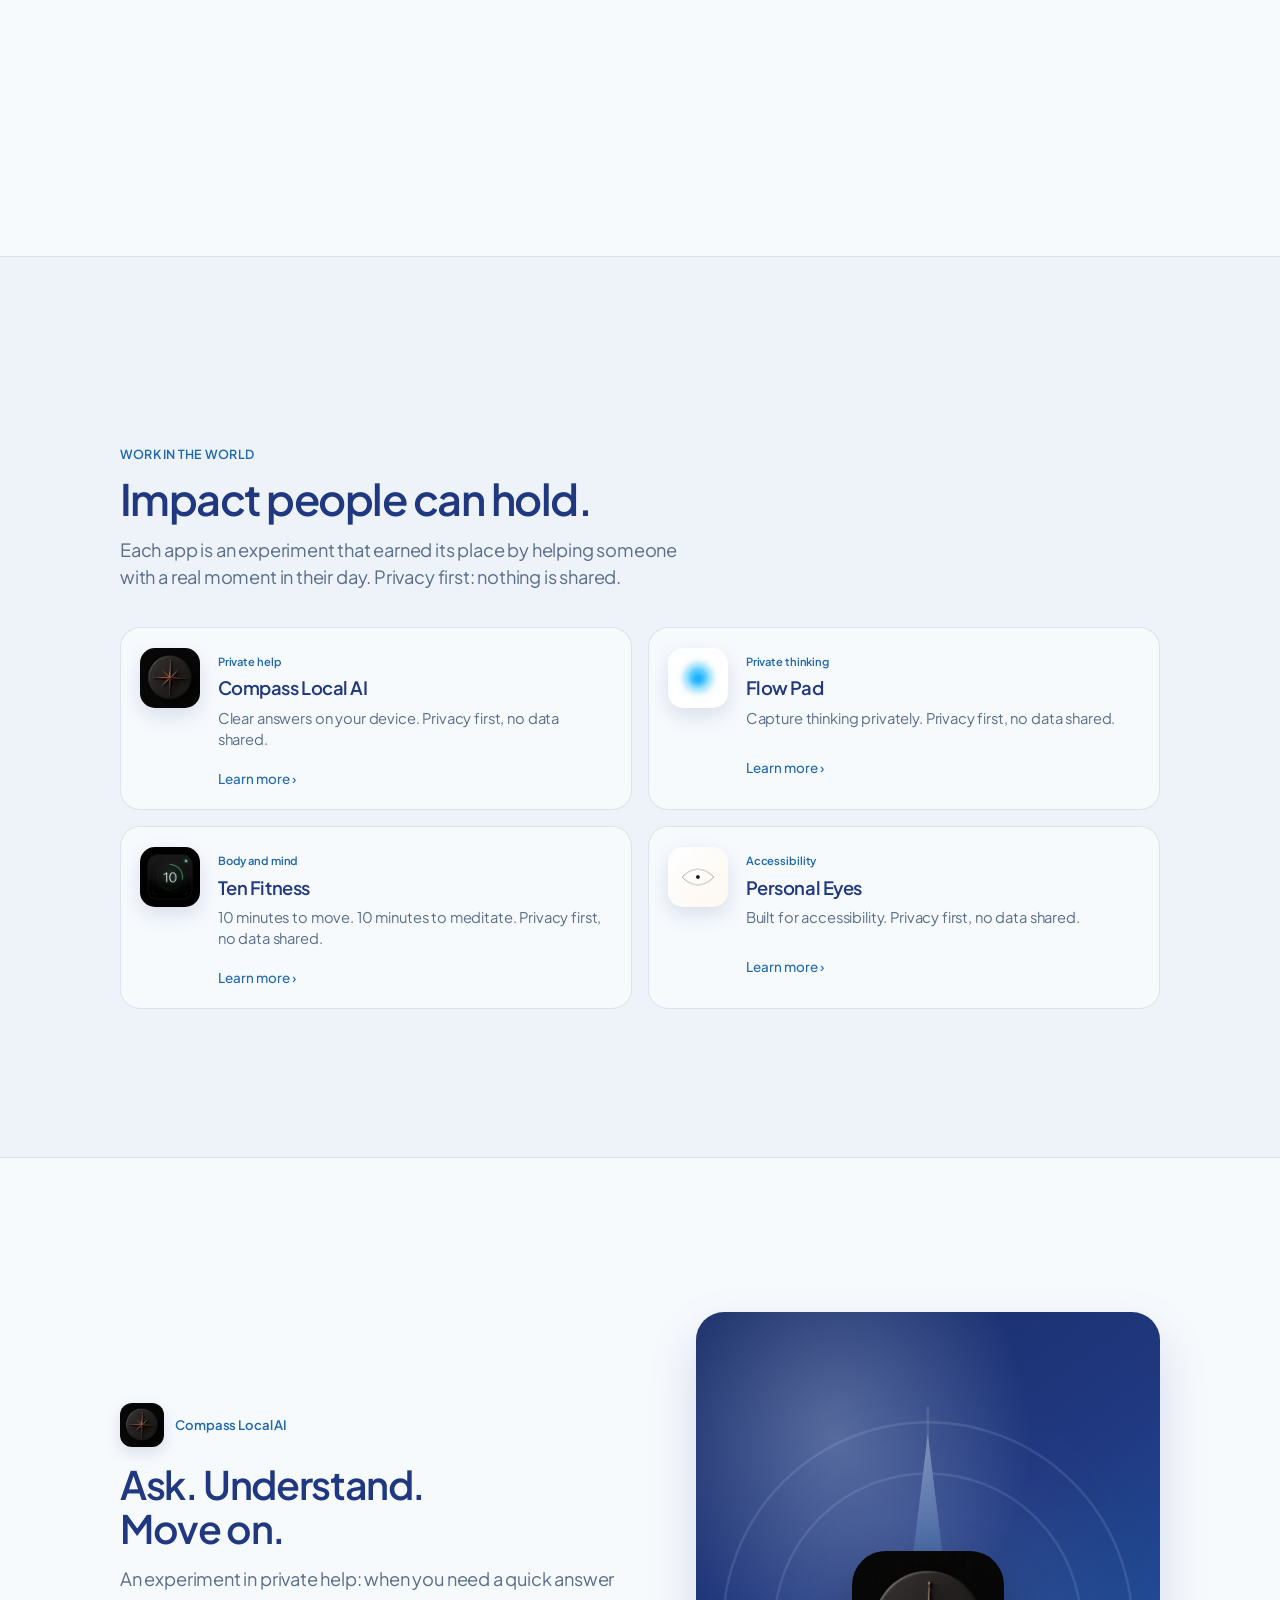
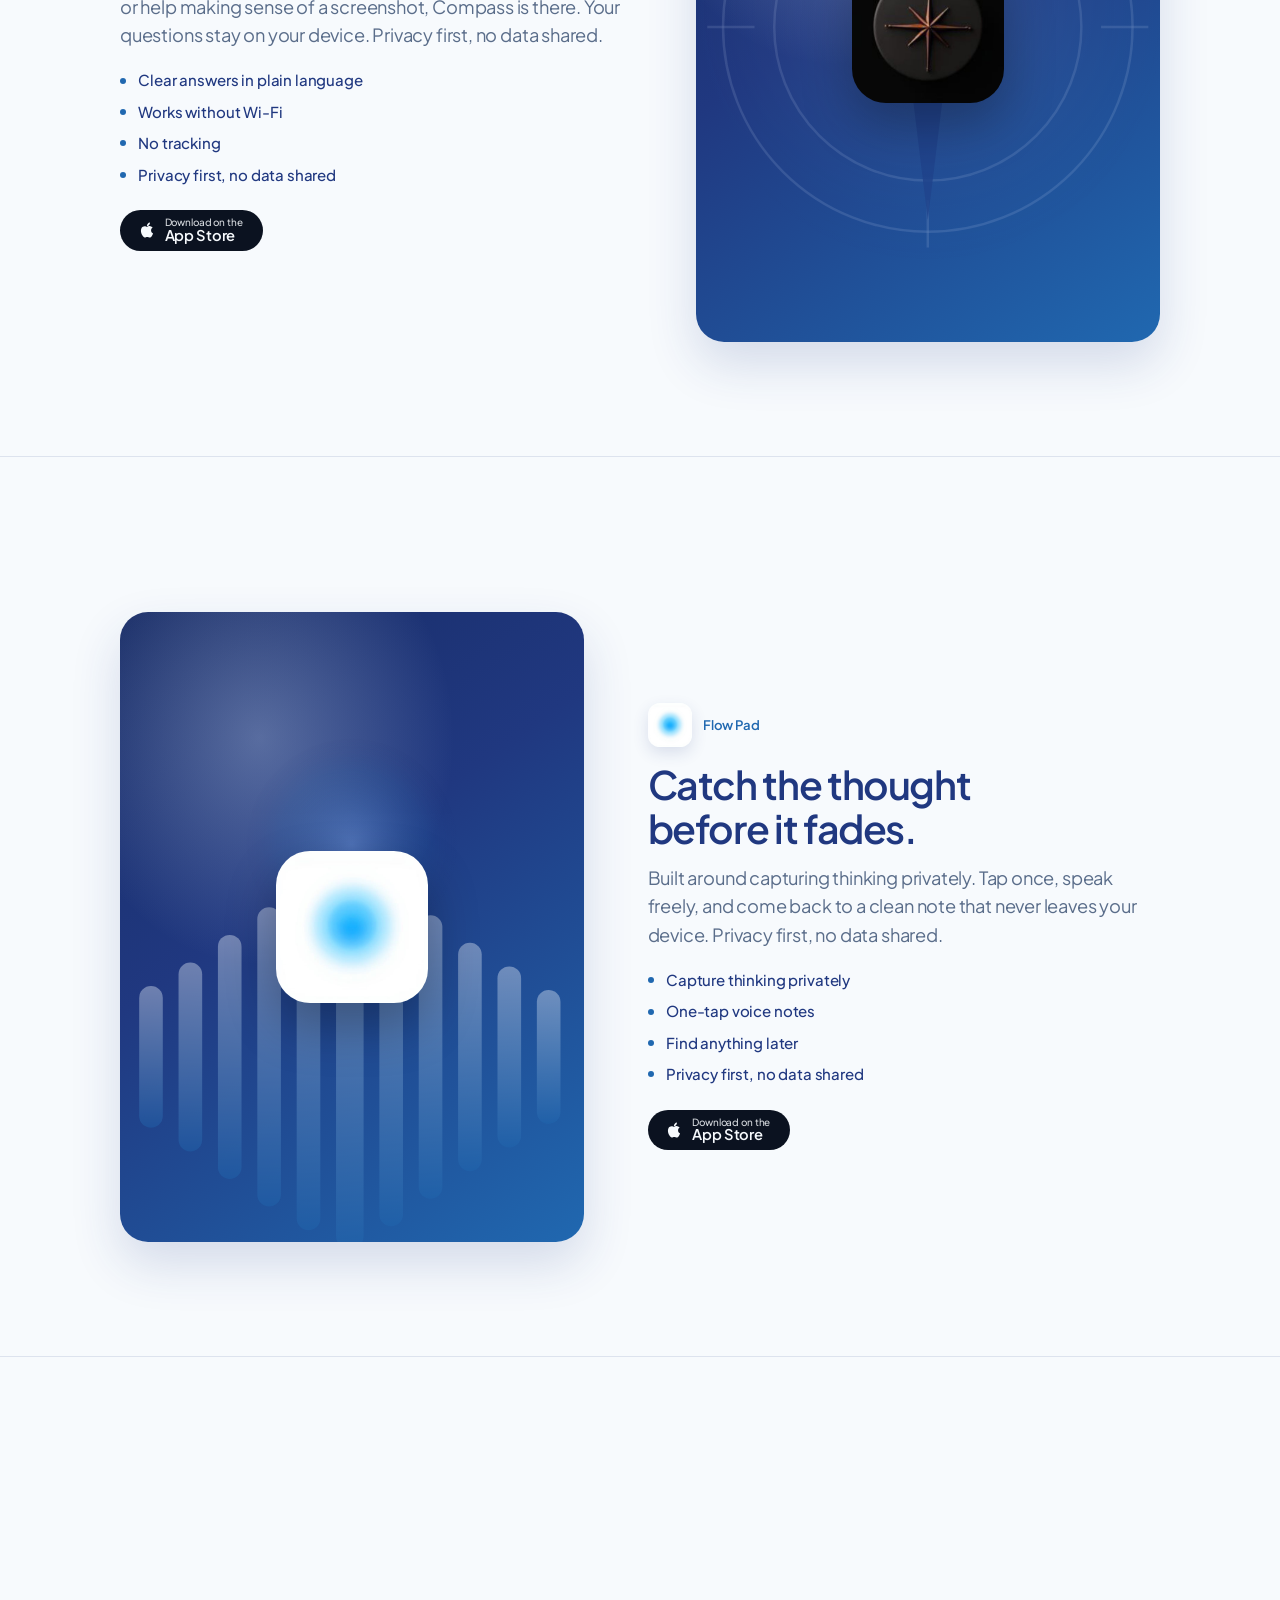
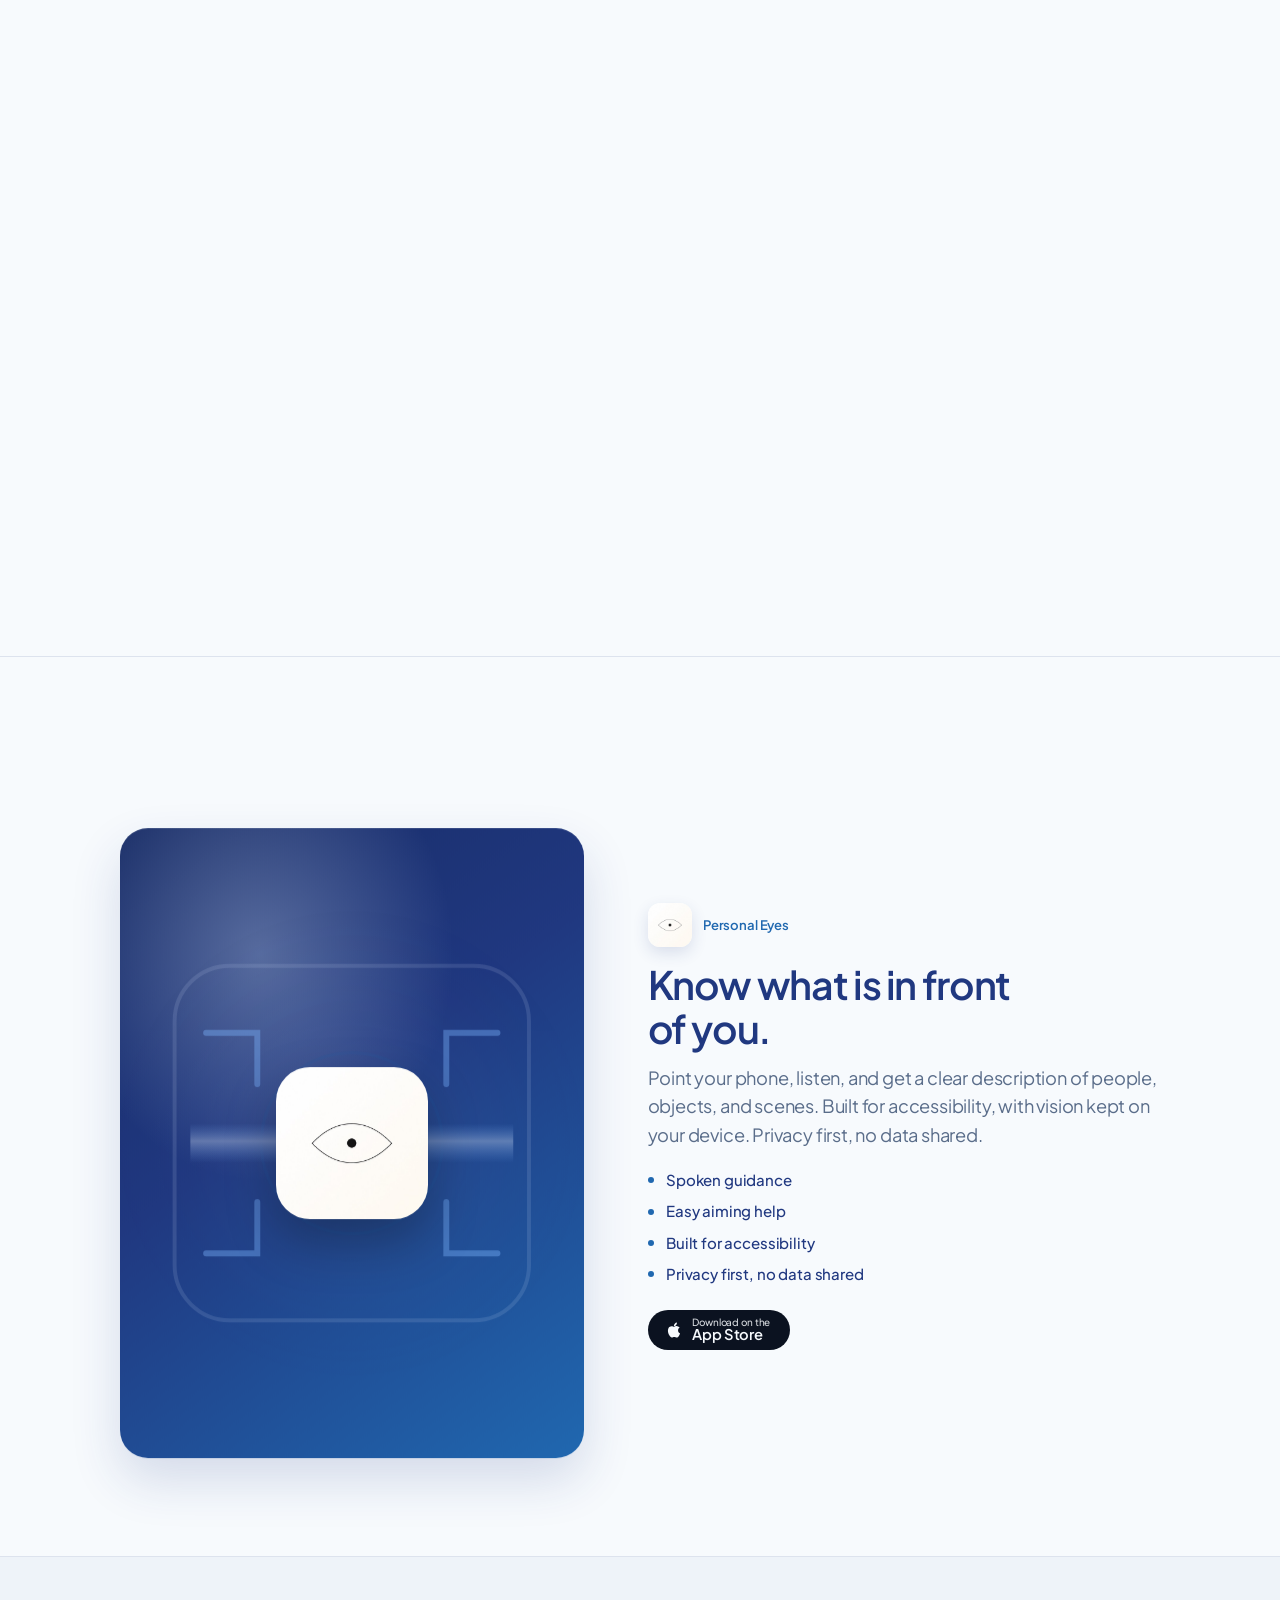
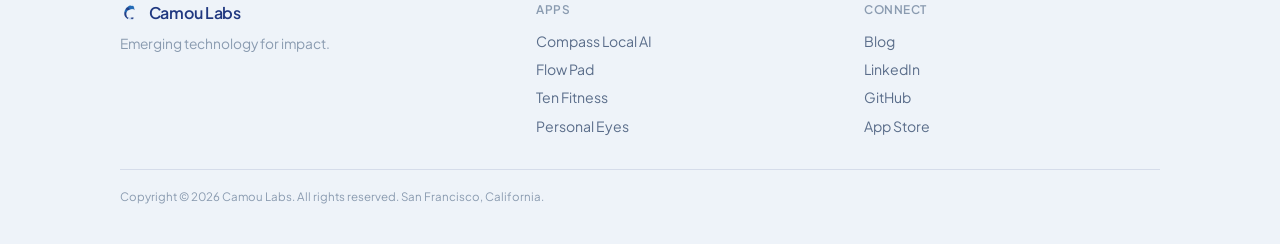
==== commit b2d1f59c: "Add a Camou Labs blog with an essay on AI and neglected users. Co-authored-by: Cursor <cursoragent@c" ====
--- a/index.html
+++ b/index.html
@@ -101,6 +101,8 @@
     display: flex;
     align-items: center;
     gap: 0.45rem;
+    flex-wrap: wrap;
+    justify-content: flex-end;
   }
   .nav-btn {
     display: inline-flex;
@@ -918,6 +920,7 @@
       </a>
       <div class="nav-actions">
         <a class="nav-btn nav-btn-secondary" href="#mission">Approach</a>
+        <a class="nav-btn nav-btn-secondary" href="blog/">Blog</a>
         <a class="nav-btn nav-btn-primary" href="#apps">See our work</a>
       </div>
     </div>
@@ -1218,6 +1221,7 @@
         </div>
         <div class="footer-col">
           <h4>Connect</h4>
+          <a href="blog/">Blog</a>
           <a href="https://www.linkedin.com/company/camoulabs/" target="_blank" rel="noopener noreferrer">LinkedIn</a>
           <a href="https://github.com/CamouLabs" target="_blank" rel="noopener noreferrer">GitHub</a>
           <a href="https://apps.apple.com/us/developer/shryas-bhurat/id1883531179" target="_blank" rel="noopener noreferrer">App Store</a>
